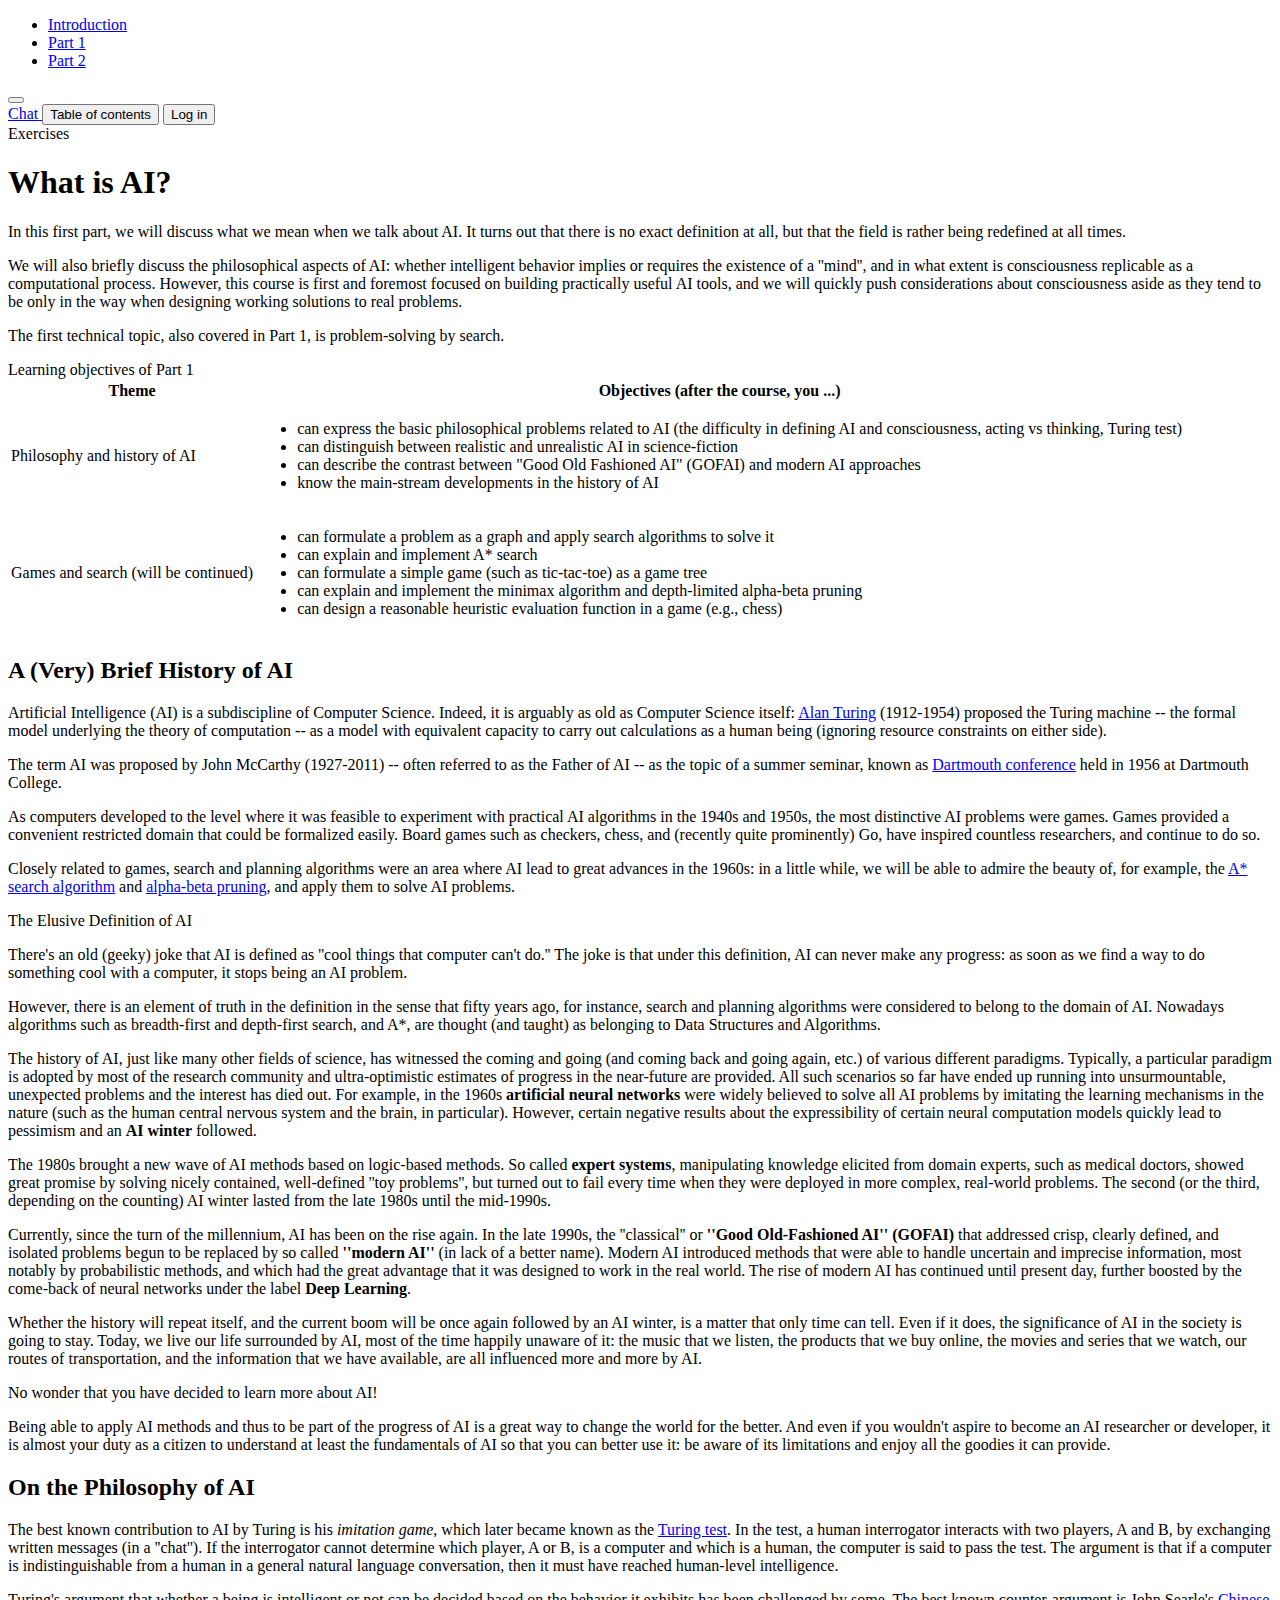
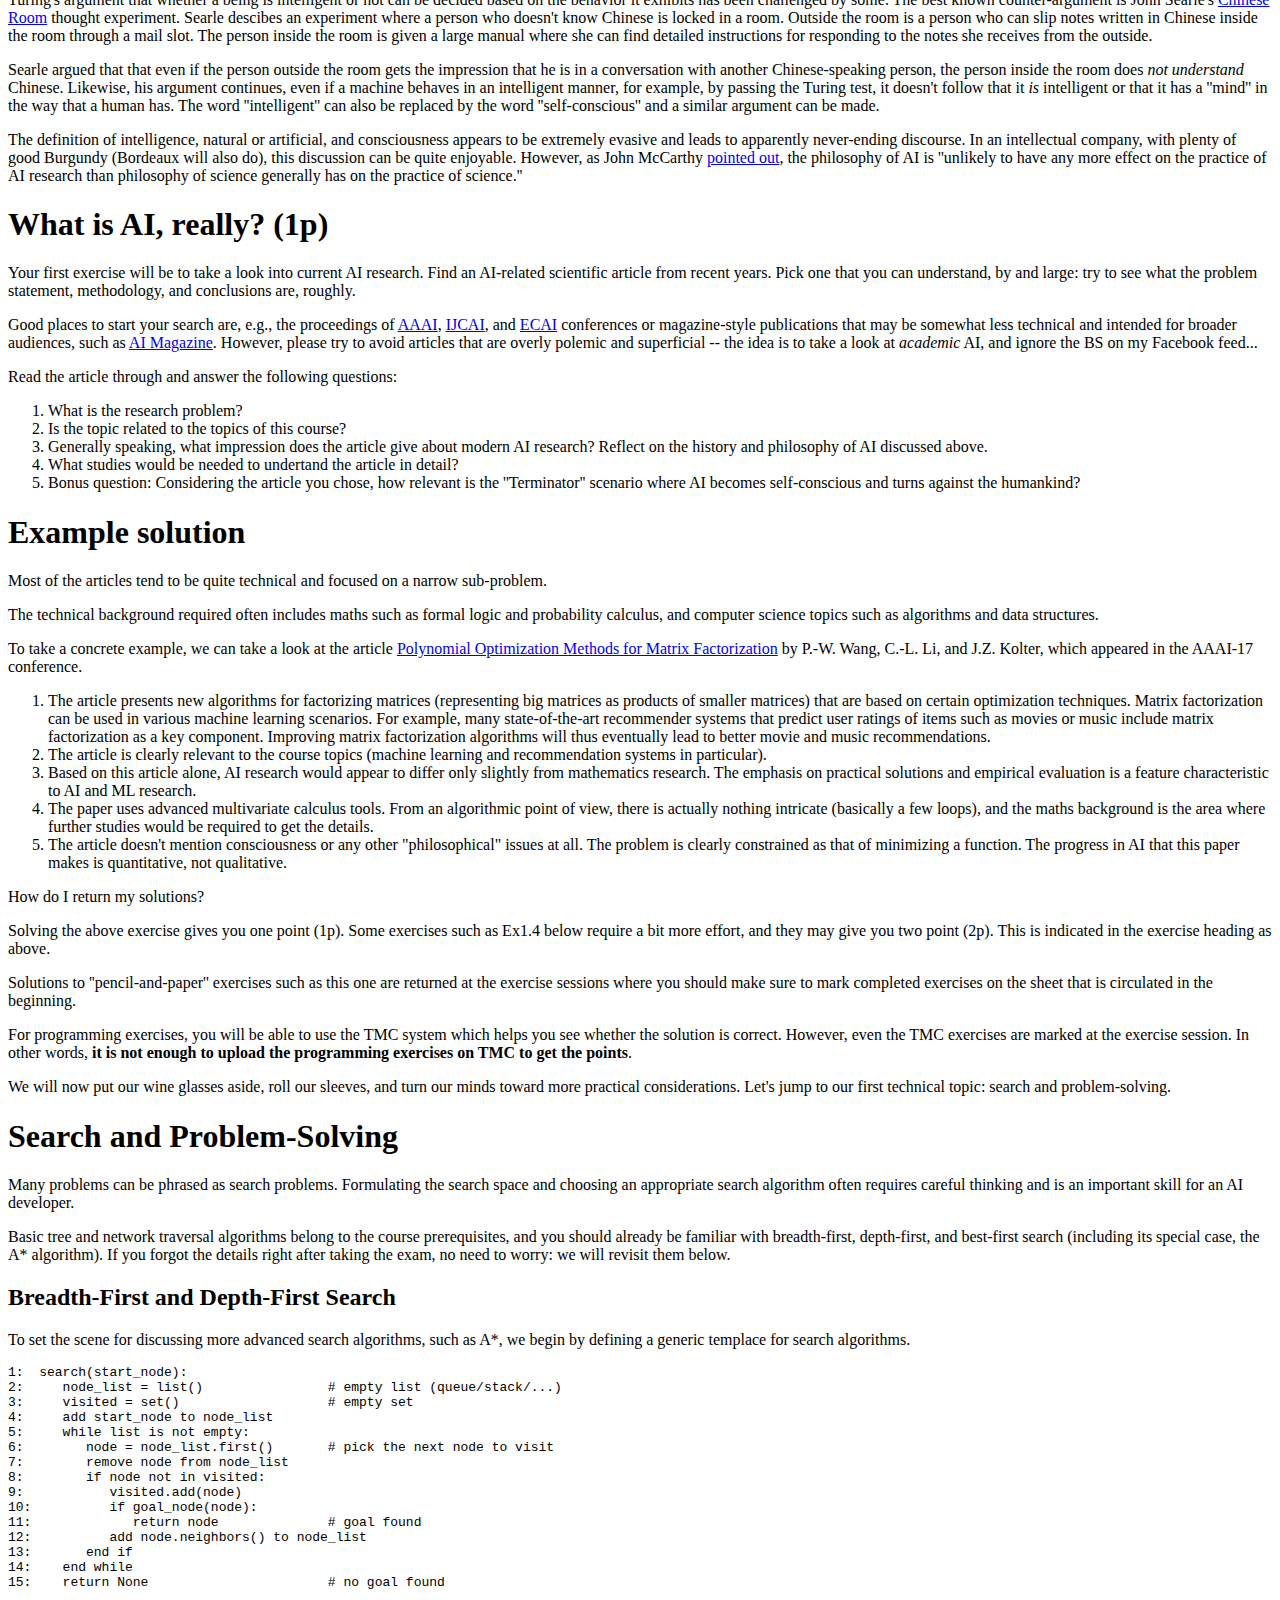
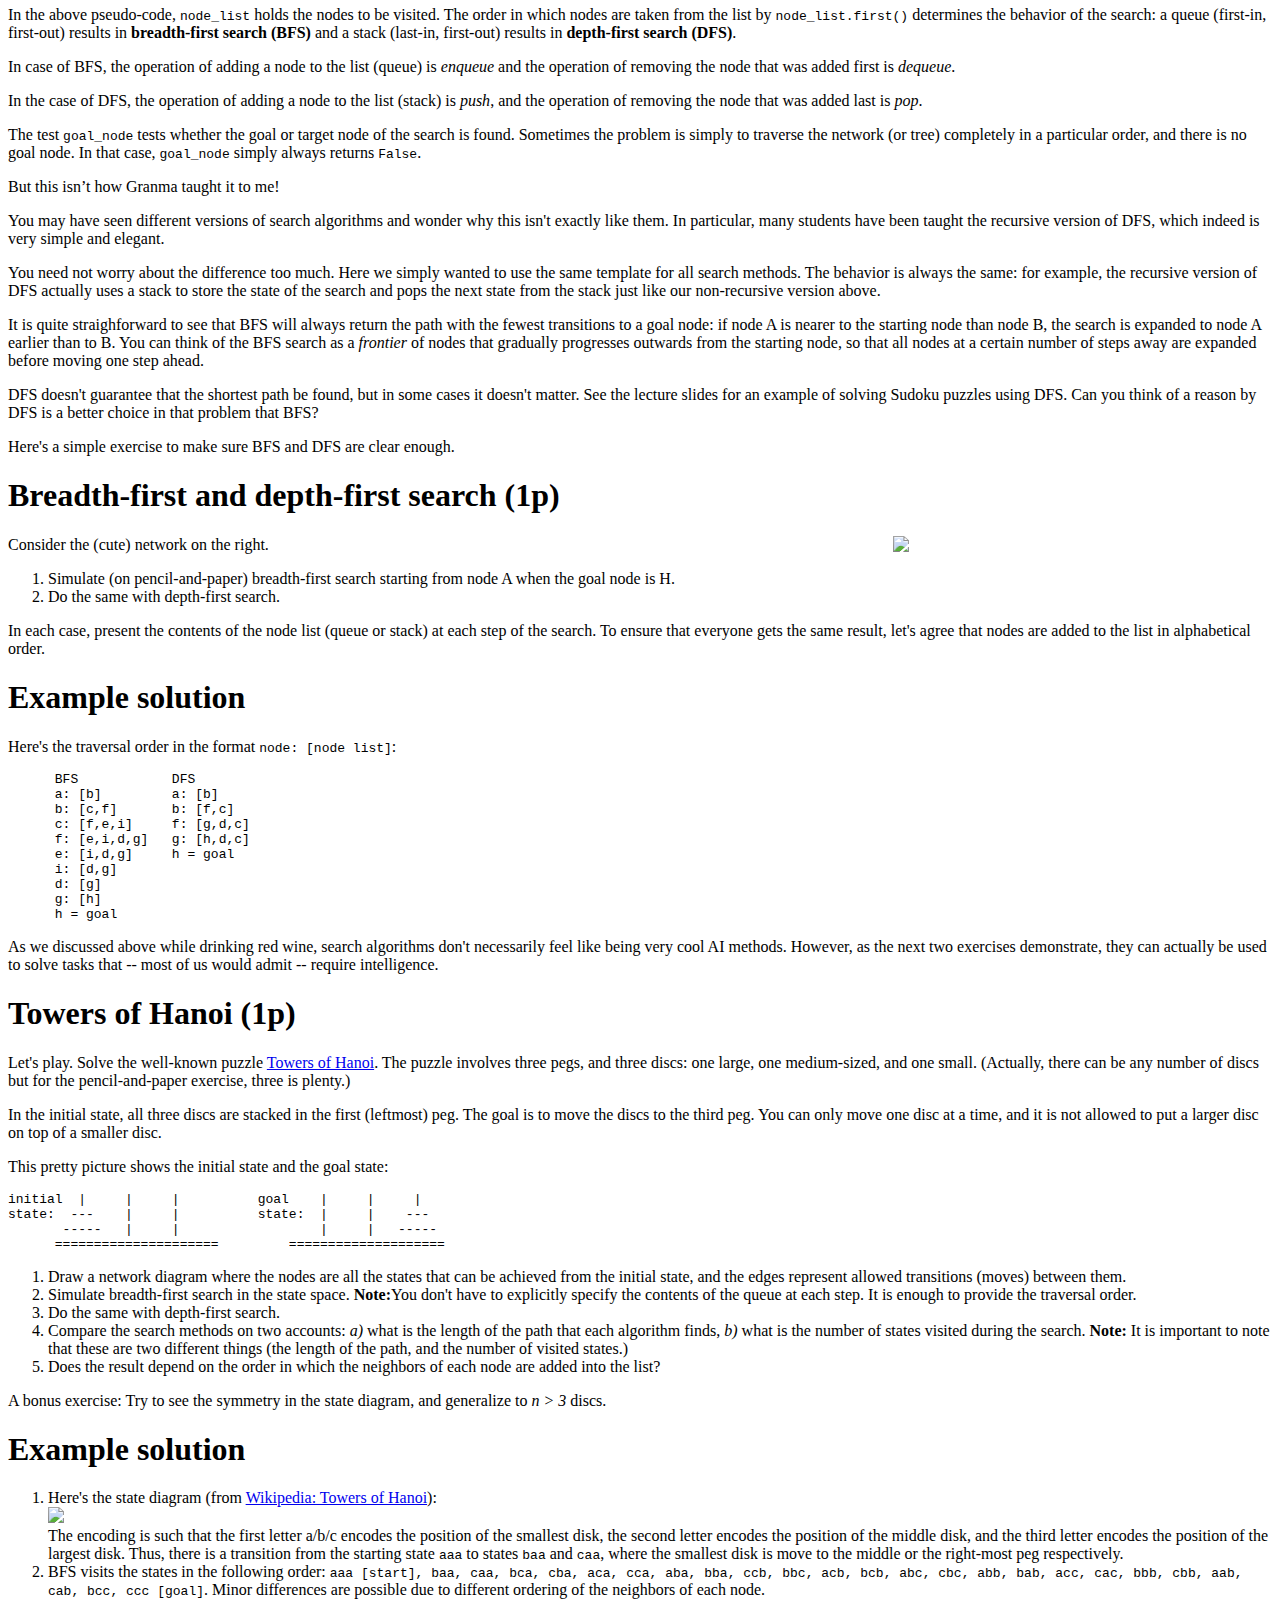
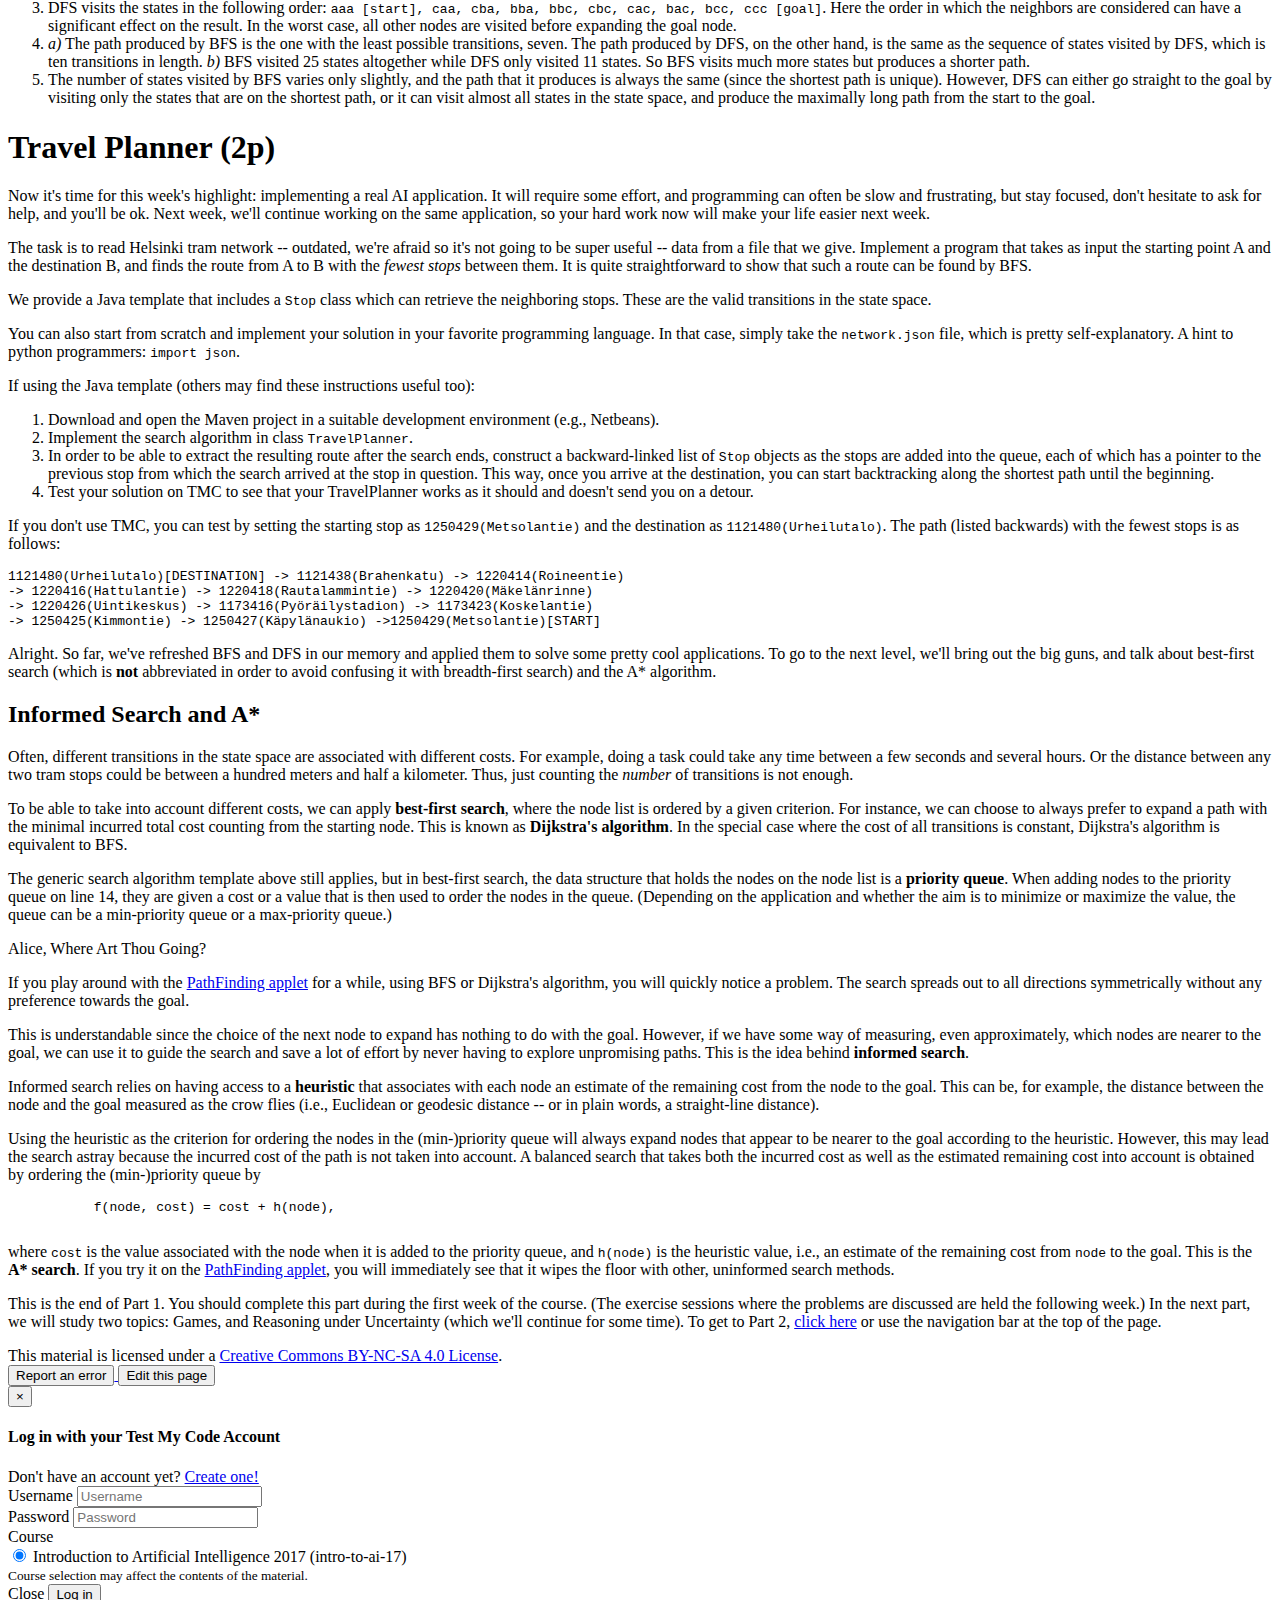
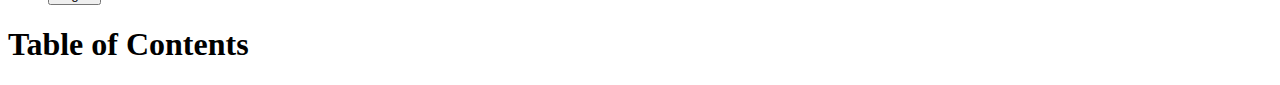
==== part1/index.html @ cf1245e1 "Update: example solution 1.3" ====
<!DOCTYPE html>
<html>
  <head>
    <title>Introduction to Artificial Intelligence 2017 | Part 1</title>
    <meta charset="UTF-8">
    <meta name="viewport" content="width=device-width, initial-scale=1.0">

    <link href="https://fonts.googleapis.com/css?family=Roboto" rel="stylesheet">

    <link href="../stylesheets/styles-8493e20a.css" rel="stylesheet" />

    <link rel="stylesheet" href="//cdnjs.cloudflare.com/ajax/libs/highlight.js/9.7.0/styles/xcode.min.css">

    <link rel="stylesheet" type="text/css" href="//cdnjs.cloudflare.com/ajax/libs/cookieconsent2/3.0.1/cookieconsent.min.css" />

    <link rel="stylesheet" href="//2017-ohjelmointi.github.io/cdn/code-states-visualizer.css" />
    <link rel="stylesheet" href="https://materiaalit.github.io/typonator-cdn/app.css" />

      <script>
  (function(i,s,o,g,r,a,m){i['GoogleAnalyticsObject']=r;i[r]=i[r]||function(){
  (i[r].q=i[r].q||[]).push(arguments)},i[r].l=1*new Date();a=s.createElement(o),
  m=s.getElementsByTagName(o)[0];a.async=1;a.src=g;m.parentNode.insertBefore(a,m)
  })(window,document,'script','https://www.google-analytics.com/analytics.js','ga');
  ga('create', 'UA-47575342-7', 'auto');
  ga('send', 'pageview');
</script>

  </head>
  <body>
    <div class="main-wrapper">
      <div class="header-wrapper">
        <div class="browser-support-warning" id="browser-support-warning" style="display: none;">
  Kaikki tämän materiaalin osat eivät välttämättä tuo nykyistä selaintasi. Voisitko harkita vaihtamista <a href="https://www.google.com/chrome/browser/desktop/" target="_blank" rel="noopener">Chrome</a> tai <a href="https://www.mozilla.org/en-US/firefox/new/" target="_blank" rel="noopener">Firefox</a> selaimeen?
  <span class="browser-support-warning__close">Selvä!</span>
</div>


        <nav class="navbar navbar-light bg-white">
  <a class="navbar-brand" href="http://mooc.fi" alt="MOOC" target="_blank" rel="noopener">
    <span class="icon-mooc"></span>
  </a>

  <ul class="nav navbar-nav hidden-md-down">
      <li class="nav-item ">
        <a href="../" class="nav-link" onclick="ga('send', 'event', 'navigation_topic_link', 'click', '#&lt;Middleman::Sitemap::Resource path=index.html&gt;')">Introduction</a>
      </li>
      <li class="nav-item active">
        <a href="./" class="nav-link" onclick="ga('send', 'event', 'navigation_topic_link', 'click', '#&lt;Middleman::Sitemap::Resource path=part1.html&gt;')">Part 1</a>
      </li>
      <li class="nav-item ">
        <a href="../part2/" class="nav-link" onclick="ga('send', 'event', 'navigation_topic_link', 'click', '#&lt;Middleman::Sitemap::Resource path=part2.html&gt;')">Part 2</a>
      </li>
  </ul>

  <div class="float-xs-right navbar__buttons">
    <div class="dropdown" id="mobile-nav-dropdown">
      <button class="btn btn-secondary dropdown-toggle navbar__mobile-nav-toggle" data-toggle="dropdown">
        <i class="fa fa-bars"></i>
      </button>

      <div class="dropdown-menu">
      </div>
    </div>

    <a href="https://riot.im/app/#/room/#_ircnet_#iai:irc.snt.utwente.nl" target="_blank" rel="noopener" class="btn btn-secondary">
      <span class="hidden-md-down">Chat</span>
      <i class="fa fa-commenting-o hidden-lg-up"></i>
    </a>

    <button class="btn btn-secondary" id="table-of-contents-toggle">
      <span class="hidden-md-down">Table of contents</span>
      <i class="fa fa-ellipsis-h hidden-lg-up"></i>
    </button>

    <button class="btn btn-primary" id="tmc-login-toggle">Log in</button>
  </div>
</nav>

      </div>

      <div class="content-wrapper">
        <div class="container material" id="material">
            <div class="exercise-list">
  <div class="exercise-list__header">
    Exercises
  </div>

  <div class="exercise-list__content" id="exercise-list"></div>

</div>


          
<h1 class="material-heading">
    What is AI?

</h1>

<p>
  In this first part, we will discuss what we mean when we talk about AI.
  It turns out that there is no exact definition at all, but that the
  field is rather being redefined at all times.
</p>

<p>
  We will also briefly discuss the philosophical aspects of AI: whether
  intelligent behavior implies or requires the existence of a ''mind'', and
  in what extent is consciousness replicable as a computational process.
  However, this course is first and foremost focused on building 
  practically useful AI tools, and we will quickly push considerations 
  about consciousness aside as they tend to be only in the way when 
  designing working solutions to real problems.
</p>

<p>
  The first technical topic, also covered in Part 1, is 
  problem-solving by search.
</p>
  
<div class="hint">
  <div class="hint__header">
    <i class="fa fa-info-circle hint__icon"></i>Learning objectives of Part 1
  </div>

  <div class="hint__body">
    
<table class="table">
  <tr>
    <th>
      Theme
    </th>
    <th>
      Objectives (after the course, you ...)
    </th>
  </tr>
  <tr>
    <td>
      Philosophy and history of AI
    </td>
    <td>
      <ul>
	<li>can express the basic philosophical problems related to AI
(the difficulty in defining AI and consciousness, acting vs thinking,
Turing test) 
	<li>can distinguish between realistic and unrealistic AI in
science-fiction 
	<li>can describe the contrast between "Good Old Fashioned
AI" (GOFAI) and modern AI approaches 
	<li>know the main-stream developments in the history of AI
      </ul>
    </td>
  </tr>
  <tr>
    <td>
      Games and search (will be continued)
    </td>
    <td>
      <ul>
	<li>can formulate a problem as a graph and apply search algorithms to solve it
	<li>can explain and implement A* search
	<li>can formulate a simple game (such as tic-tac-toe) as a game tree
	<li>can explain and implement the minimax algorithm and depth-limited alpha-beta pruning
	<li>can design a reasonable heuristic evaluation function in a game (e.g., chess)
      </ul>
    </td>
  </tr>
</table>


  </div>
</div>


<h2 class="material-heading">
    A (Very) Brief History of AI

</h2>

<p>
  Artificial Intelligence (AI) is a subdiscipline of Computer
  Science. Indeed, it is arguably as old as Computer Science itself:
  <a href="https://en.wikipedia.org/wiki/Alan_Turing">Alan Turing</a>
  (1912-1954) proposed the Turing machine -- the formal model
  underlying the theory of computation -- as a model with equivalent
  capacity to carry out calculations as a human being (ignoring
  resource constraints on either side).
</p>

<p>
  The term AI was proposed by John McCarthy (1927-2011) -- often
  referred to as the Father of AI -- as the topic of a summer seminar,
  known as <a href="https://en.wikipedia.org/wiki/Dartmouth_workshop">
  Dartmouth conference</a> held in 1956 at Dartmouth College.
</p>

<p>
  As computers developed to the level where it was feasible to
  experiment with practical AI algorithms in the 1940s and 1950s, the most
  distinctive AI problems were games. Games provided a convenient
  restricted domain that could be formalized easily. Board games such
  as checkers, chess, and (recently quite prominently) Go, have
  inspired countless researchers,  and continue to do so.
</p>

<p>
  Closely related to games, search and planning algorithms were an
  area where AI lead to great advances in the 1960s: in a little
  while, we will be able to admire the beauty of, for example,
  the <a href="https://en.wikipedia.org/wiki/A*_search_algorithm">A*
  search algorithm</a> and
  <a href="https://en.wikipedia.org/wiki/Alpha%E2%80%93beta_pruning">alpha-beta
  pruning</a>, and apply them to solve AI problems.</p>

<div class="hint">
  <div class="hint__header">
    <i class="fa fa-info-circle hint__icon"></i>The Elusive Definition of AI
  </div>

  <div class="hint__body">
    
<p>
  There's an old (geeky) joke that AI is defined as ''cool things that
  computer can't do.'' The joke is that under this definition, AI can
  never make any progress: as soon as we find a way to do something cool
  with a computer, it stops being an AI problem.
</p>

<p>
  However, there is an element of truth in the definition in the sense
  that fifty years ago, for instance, search and planning algorithms
  were considered to belong to the domain of AI. Nowadays algorithms
  such as breadth-first and depth-first search, and A*, are thought 
  (and taught) as belonging to Data Structures and Algorithms.
</p>


  </div>
</div>

<p>
  The history of AI, just like many other fields of science, has
  witnessed the coming and going (and coming back and going again,
  etc.) of various different paradigms. Typically, a particular
  paradigm is adopted by most of the research community and
  ultra-optimistic estimates of progress in the near-future are
  provided. All such scenarios so far have ended up running into
  unsurmountable, unexpected problems and the interest has died
  out. For example, in the 1960s <b>artificial neural networks</b>
  were widely believed to solve all AI problems by imitating the
  learning mechanisms in the nature (such as the human central nervous
  system and the brain, in particular). However, certain negative
  results about the expressibility of certain neural computation
  models quickly lead to pessimism and an <b>AI winter</b> followed.
</p>

<p> 
  The 1980s brought a new wave of AI methods based on logic-based
  methods. So called <b>expert systems</b>, manipulating knowledge
  elicited from domain experts, such as medical doctors, showed
  great promise by solving nicely contained, well-defined 
  ''toy problems'', but turned out to fail every time when they
  were deployed in more complex, real-world problems. The second
  (or the third, depending on the counting) AI winter lasted from the
  late 1980s until the mid-1990s.
</p>
 
<p>
  Currently, since the turn of the millennium, AI has been on the rise
  again. In the late 1990s, the ''classical'' or <b>''Good
  Old-Fashioned AI'' (GOFAI)</b> that addressed crisp, clearly
  defined, and isolated problems begun to be replaced by so called
  <b>''modern AI''</b> (in lack of a better name). Modern AI
  introduced methods that were able to handle uncertain and imprecise
  information, most notably by probabilistic methods, and which had
  the great advantage that it was designed to work in the real world.
  The rise of modern AI has continued until present day, further
  boosted by the come-back of neural networks under the label <b>Deep
  Learning</b>.
</p>

<p>
  Whether the history will repeat itself, and the current boom will be
  once again followed by an AI winter, is a matter that only time can
  tell. Even if it does, the significance of AI in the society is
  going to stay. Today, we live our life surrounded by AI, most of the
  time happily unaware of it: the music that we listen, the products
  that we buy online, the movies and series that we watch, our routes
  of transportation, and the information that we have available, are
  all influenced more and more by AI.
</p>

<p>
  No wonder that you have decided to learn more about AI!
</p>

<p> Being able to apply AI methods and thus to be part of the progress
  of AI is a great way to change the world for the better. And even if
  you wouldn't aspire to become an AI researcher or developer, it is
  almost your duty as a citizen to understand at least the
  fundamentals of AI so that you can better use it: be aware of its
  limitations and enjoy all the goodies it can provide.
</p>

<h2 class="material-heading">
    On the Philosophy of AI

</h2>



<p>
  The best known contribution to AI by Turing is his <i>imitation
  game</i>, which later became known as the <a href="https://en.wikipedia.org/wiki/Turing_test">Turing test</a>.  In the
  test, a human interrogator interacts with two players, A and B, by
  exchanging written messages (in a ''chat''). If the interrogator
  cannot determine which player, A or B, is a computer and which is a
  human, the computer is said to pass the test.  The argument is that
  if a computer is indistinguishable from a human in a general
  natural language conversation, then it must have reached human-level
  intelligence.
</p>

<p>
  Turing's argument that whether a being is intelligent or not can be
  decided based on the behavior it exhibits has been challenged by
  some. The best known counter-argument is John Searle's
  <a href="http://www.iep.utm.edu/chineser/">Chinese Room</a> thought
  experiment. Searle descibes an experiment where a person who doesn't
  know Chinese is locked in a room. Outside the room is a person who
  can slip notes written in Chinese inside the room through a mail
  slot. The person inside the room is given a large manual where she
  can find detailed instructions for responding to the notes she
  receives from the outside.
</p>

<p>
  Searle argued that that even if the person outside the room gets the
  impression that he is in a conversation with another
  Chinese-speaking person, the person inside the room does <i>not
  understand</i> Chinese. Likewise, his argument continues, even if a
  machine behaves in an intelligent manner, for example, by
  passing the Turing test, it doesn't follow that it <i>is</i>
  intelligent or that it has a ''mind'' in the way that a human
  has. The word ''intelligent'' can also be replaced by the word
  ''self-conscious'' and a similar argument can be made.
</p>

<p>
  The definition of intelligence, natural or artificial, and
  consciousness appears to be extremely evasive and leads to
  apparently never-ending discourse. In an intellectual company, with
  plenty of good Burgundy (Bordeaux will also do), this discussion can
  be quite enjoyable. However, as John
  McCarthy <a href="http://www-formal.stanford.edu/jmc/aiphil/node2.html#SECTION00020000000000000000">pointed
  out</a>, the philosophy of AI is ''unlikely to have any more effect
  on the practice of AI research than philosophy of science generally
  has on the practice of science.''
</p>

<div class="exercise">
  <div class="exercise__header">
    <a data-toggle="collapse" class="exercise__toggle">
      <i class="fa fa-pencil exercise__icon"></i>
      <h1 class="exercise__heading">What is AI, really? (1p)</h1>

      <i class="fa fa-caret-down exercise__arrow"></i>
    </a>
  </div>

  <div class="collapse">
    <div class="exercise__body">
      
<p>
  Your first exercise will be to take a look into current AI research.
  Find an AI-related scientific article from recent years. Pick one
  that you can understand, by and large: try to see what the problem
  statement, methodology, and conclusions are, roughly.
</p>

<p>
  Good places to start your search are, e.g., the proceedings of
  <a href="http://www.aaai.org">AAAI</a>,
  <a href="http://www.ijcai.org">IJCAI</a>, and 
  <a href="https://www.eurai.org/activities/ECAI_conferences">ECAI</a>
  conferences or magazine-style publications that may be somewhat less
  technical and intended for broader audiences, such
  as <a href="http://ai-magazine.com/">AI Magazine</a>. However,
  please try to avoid articles that are overly polemic and
  superficial -- the idea is to take a look at <i>academic</i> AI,
  and ignore the BS on my Facebook feed...
</p>

<p>
  Read the article through and answer the following questions:
  <ol>
    <li> What is the research problem?
    <li> Is the topic related to the topics of this course?
    <li> Generally speaking, what impression does the article give
      about modern AI research? Reflect on the history and philosophy of
      AI discussed above.
    <li> What studies would be needed to undertand the article in detail?
    <li> Bonus question: Considering the article you chose, how relevant
      is the ''Terminator'' scenario where AI becomes self-conscious and
      turns against the humankind?
  </ol>
</p>


    </div>
  </div>
</div>


<div class="solution" data-target='collapse'>
  <div class="solution__header">
    <a data-toggle="collapse" class="solution__toggle">
      <i class="fa fa-magic solution__icon"></i>
      <h1 class="solution__heading">Example solution</h1>

      <i class="fa fa-caret-down solution__arrow"></i>
    </a>
  </div>

  <div class="collapse">
    <div class="solution__body">
      
<p>
  Most of the articles tend to be quite technical and focused
  on a narrow sub-problem.
</p>

<p>
  The technical background required often includes maths such as
  formal logic and probability calculus, and computer science
  topics such as algorithms and data structures.
</p>

<p>
  To take a concrete example, we can take a look at the article
  <a href="https://www.aaai.org/ocs/index.php/AAAI/AAAI17/paper/viewFile/15001/14466">Polynomial Optimization Methods for Matrix Factorization</a>
  by P.-W. Wang, C.-L. Li, and J.Z. Kolter, which appeared in the
  AAAI-17 conference.
</p>

<p>
  <ol>
    <li>
      The article presents new algorithms for factorizing matrices 
      (representing big matrices as products of smaller matrices)
      that are based on certain optimization techniques. Matrix 
      factorization can be used in various machine learning scenarios.
      For example, many state-of-the-art recommender systems that
      predict user ratings of items such as movies or music include
      matrix factorization as a key component. Improving matrix
      factorization algorithms will thus eventually lead to better
      movie and music recommendations.
    <li>
      The article is clearly relevant to the course topics
      (machine learning and recommendation systems in particular).
    <li>
      Based on this article alone, AI research would appear to
      differ only slightly from mathematics research. The emphasis
      on practical solutions and empirical evaluation is a feature 
      characteristic to AI and ML research.
    <li>
      The paper uses advanced multivariate calculus tools. From an
      algorithmic point of view, there is actually nothing intricate
      (basically a few loops), and the maths background is the area
      where further studies would be required to get the details.
    <li>
      The article doesn't mention consciousness or any other
      "philosophical" issues at all. The problem is clearly 
      constrained as that of minimizing a function. The progress
      in AI that this paper makes is quantitative, not 
      qualitative.
  </ol>
</p>


    </div>
  </div>
</div>

<div class="hint">
  <div class="hint__header">
    <i class="fa fa-info-circle hint__icon"></i>How do I return my solutions?
  </div>

  <div class="hint__body">
    
<p>
  Solving the above exercise gives you one point (1p). Some exercises such
  as Ex1.4 below require a bit more effort, and they may give you
  two point (2p). This is indicated in the exercise heading as above.
</p>

<p>
  Solutions to ''pencil-and-paper'' exercises such as this one 
  are returned at the exercise sessions where you should make sure
  to mark completed exercises on the sheet that is circulated in
  the beginning.
</p>

<p>
  For programming exercises, you will be able to use the TMC system
  which helps you see whether the solution is correct. However,
  even the TMC exercises are marked at the exercise session.
  In other words, <b>it is not enough to upload the programming
    exercises on TMC to get the points</b>.
</p>


  </div>
</div>



<p>
  We will now put our wine glasses aside, roll our sleeves, and turn
  our minds toward more practical considerations.
  Let's jump to our first technical topic: 
  search and problem-solving.
</p>

<h1 class="material-heading">
    Search and Problem-Solving

</h1>

<p>
  Many problems can be phrased as search problems. Formulating the
  search space and choosing an appropriate search algorithm often
  requires careful thinking and is an important skill for an AI
  developer.
</p>

<p>
  Basic tree and network traversal algorithms belong to the
  course prerequisites, and you should already be familiar with 
  breadth-first, depth-first, and best-first search (including its
  special case, the A* algorithm). If you forgot the details right
  after taking the exam, no need to worry: we will revisit them
  below.
</p>

<h2 class="material-heading">
    Breadth-First and Depth-First Search

</h2>

<p>
  To set the scene for discussing more advanced search algorithms,
  such as A*, we begin by defining a generic templace for search
  algorithms.
</p>

<pre class="sh_java code-highlight"><code>1:  search(start_node):
2:     node_list = list()                # empty list (queue/stack/...)
3:     visited = set()                   # empty set
4:     add start_node to node_list
5:     while list is not empty:
6:        node = node_list.first()       # pick the next node to visit
7:        remove node from node_list
8:        if node not in visited:
9:           visited.add(node)
10:          if goal_node(node):
11:             return node              # goal found
12:          add node.neighbors() to node_list
13:       end if
14:    end while
15:    return None                       # no goal found
</code></pre>

<p>
  In the above pseudo-code, <code>node_list</code> holds the nodes to
  be visited. The order in which nodes are taken from the list
  by <code>node_list.first()</code> determines the behavior of the
  search: a queue (first-in, first-out) results in <b>breadth-first
  search (BFS)</b> and a stack (last-in, first-out) results
  in <b>depth-first search (DFS)</b>.
</p>

<p>
  In case of BFS, the operation of adding a node to the list (queue)
  is <i>enqueue</i> and the operation of removing the node that was
  added first is <i>dequeue</i>.
</p>

<p>
  In the case of DFS, the operation of adding a node to the list (stack)
  is <i>push</i>, and the operation of removing the node that was
  added last is <i>pop</i>.
</p>

<p>
  The test <code>goal_node</code> tests whether the goal or target node
  of the search is found. Sometimes the problem is simply to traverse the
  network (or tree) completely in a particular order, and there is no
  goal node. In that case, <code>goal_node</code> simply always returns
  <code>False</code>.
</p>

<div class="hint">
  <div class="hint__header">
    <i class="fa fa-info-circle hint__icon"></i>But this isn&rsquo;t how Granma taught it to me!
  </div>

  <div class="hint__body">
    <p>
  You may have seen different versions of search algorithms and wonder why
  this isn't exactly like them. In particular, many students have been
  taught the recursive version of DFS, which indeed is very simple
  and elegant.
</p>

<p>
  You need not worry about the difference too much. Here we simply wanted
  to use the same template for all search methods. The behavior is 
  always the same: for example, the recursive version of DFS actually
  uses a stack to store the state of the search and pops the next
  state from the stack just like our non-recursive version above.
</p>

  </div>
</div>

<p>
  It is quite straighforward to see that BFS will always return the
  path with the fewest transitions to a goal node: if node A is nearer
  to the starting node than node B, the search is expanded to node A
  earlier than to B. You can think of the BFS search as
  a <i>frontier</i> of nodes that gradually progresses outwards from 
  the starting node, so that all nodes at a certain number of 
  steps away are expanded before moving one step ahead.
</p>

<p>
  DFS doesn't guarantee that the shortest path be found, but in some
  cases it doesn't matter. See the lecture slides for an example of
  solving Sudoku puzzles using DFS. Can you think of a reason by
  DFS is a better choice in that problem that BFS?
</p>

<p>
  Here's a simple exercise to make sure BFS and DFS are clear enough.
</p>

<div class="exercise">
  <div class="exercise__header">
    <a data-toggle="collapse" class="exercise__toggle">
      <i class="fa fa-pencil exercise__icon"></i>
      <h1 class="exercise__heading">Breadth-first and depth-first search (1p)</h1>

      <i class="fa fa-caret-down exercise__arrow"></i>
    </a>
  </div>

  <div class="collapse">
    <div class="exercise__body">
      
<p>
  <img width=30% src="../img/exercises/ex1/Drawing-9537dcb8.png" align=right>
  Consider the (cute) network on the right.
</p>

<p>
  <ol>
    <li> Simulate (on pencil-and-paper) breadth-first search starting from
      node A when the goal node is H.
    <li> Do the same with depth-first search.
  </ol>
  In each case, present the contents of the node list (queue or stack)
  at each step of the search. To ensure that everyone gets the same
  result, let's agree that nodes are added to the list in alphabetical
  order.
</p>


    </div>
  </div>
</div>

<div class="solution" data-target='collapse'>
  <div class="solution__header">
    <a data-toggle="collapse" class="solution__toggle">
      <i class="fa fa-magic solution__icon"></i>
      <h1 class="solution__heading">Example solution</h1>

      <i class="fa fa-caret-down solution__arrow"></i>
    </a>
  </div>

  <div class="collapse">
    <div class="solution__body">
      
<p>
  Here's the traversal order in the format <code>node: [node list]</code>:
<pre>
      BFS            DFS
      a: [b]         a: [b]
      b: [c,f]       b: [f,c]
      c: [f,e,i]     f: [g,d,c]
      f: [e,i,d,g]   g: [h,d,c]
      e: [i,d,g]     h = goal
      i: [d,g]
      d: [g]
      g: [h]
      h = goal
</pre>         
</p>


    </div>
  </div>
</div>

<p>
  As we discussed above while drinking red wine, search algorithms don't
  necessarily feel like being very cool AI methods. However, as the
  next two exercises demonstrate, they can actually be used to solve
  tasks that -- most of us would admit -- require intelligence.
</p>

<div class="exercise">
  <div class="exercise__header">
    <a data-toggle="collapse" class="exercise__toggle">
      <i class="fa fa-pencil exercise__icon"></i>
      <h1 class="exercise__heading">Towers of Hanoi (1p)</h1>

      <i class="fa fa-caret-down exercise__arrow"></i>
    </a>
  </div>

  <div class="collapse">
    <div class="exercise__body">
      
<p>
  Let's play. Solve the well-known
  puzzle <a href="https://www.britannica.com/topic/Tower-of-Hanoi">Towers
    of Hanoi</a>. The puzzle involves three pegs, and three discs: one
  large, one medium-sized, and one small.  (Actually, there can be any
  number of discs but for the pencil-and-paper exercise, three is plenty.)
</p>

<p>In the initial state, all three discs are stacked in the first
  (leftmost) peg. The goal is to move the discs to the third peg.
  You can only move one disc at a time, and it is not allowed to
  put a larger disc on top of a smaller disc.</p>

<p>This pretty picture shows the initial state and the goal state:
<pre>
initial  |     |     |          goal    |     |     |          
state:  ---    |     |          state:  |     |    ---  
       -----   |     |                  |     |   -----     
      =====================         ====================
</pre>
</p>

<p>
  <ol>
    <li> Draw a network diagram where the nodes are all the states
      that can be achieved from the initial state, and the edges
      represent allowed transitions (moves) between them.
    <li> Simulate breadth-first search in the state space.
      <b>Note:</b>You don't have to explicitly specify the
      contents of the queue at each step. It is enough to provide
      the traversal order.
    <li> Do the same with depth-first search.
    <li> Compare the search methods on two accounts: <i>a)</i>
      what is the length of the path that each algorithm finds,
      <i>b)</i> what is the number of states visited during the
      search. <b>Note:</b> It is important to note that these are
      two different things (the length of the path, and the number
      of visited states.)
    <li> Does the result depend on the order in which the neighbors
      of each node are added into the list?
  </ol>
</p>

<p>A bonus exercise: Try to see the symmetry in the state diagram,
  and generalize to <i>n > 3</i> discs.
</p>


    </div>
  </div>
</div>

<div class="solution" data-target='collapse'>
  <div class="solution__header">
    <a data-toggle="collapse" class="solution__toggle">
      <i class="fa fa-magic solution__icon"></i>
      <h1 class="solution__heading">Example solution</h1>

      <i class="fa fa-caret-down solution__arrow"></i>
    </a>
  </div>

  <div class="collapse">
    <div class="solution__body">
      
<p>
  <ol>
    <li>
      Here's the state diagram (from <a href="https://en.wikipedia.org/wiki/Tower_of_Hanoi">Wikipedia: Towers of Hanoi</a>):<br>
      <img src="img/diagrams/880px-Tower_of_Hanoi-3.svg.png" width=80%><br>
      The encoding is such that the first letter a/b/c encodes the
      position of the smallest disk, the second letter encodes the
      position of the middle disk, and the third letter encodes the
      position of the largest disk. Thus, there is a transition from the
      starting state <code>aaa</code> to states <code>baa</code> and
      <code>caa</code>, where the smallest disk is move to the middle
      or the right-most peg respectively.
    <li>
      BFS visits the states in the following order:
      <code>aaa [start], baa, caa, bca, cba, aca, cca, aba, bba,
	ccb, bbc, acb, bcb, abc, cbc, abb, bab, acc, cac,
	bbb, cbb, aab, cab, bcc, ccc [goal]</code>.
      Minor differences are possible due to different ordering of
      the neighbors of each node.
    <li>
      DFS visits the states in the following order:
      <code>aaa [start], caa, cba, bba, bbc, cbc, cac, bac, bcc, ccc
	[goal]</code>.
      Here the order in which the neighbors are considered can have a
      significant effect on the result. In the worst case, all other
      nodes are visited before expanding the goal node.
    <li>
      <i>a)</i> The path produced by BFS is the one with the least
      possible transitions, seven. The path produced by DFS, on the
      other hand, is the same as the sequence of states visited by
      DFS, which is ten transitions in length.
      <i>b)</i> BFS visited 25 states altogether while DFS only visited
      11 states. So BFS visits much more states but produces a shorter
      path.
    <li>
      The number of states visited by BFS varies only slightly, and
      the path that it produces is always the same (since the shortest
      path is unique). However, DFS can either go straight to the
      goal by visiting only the states that are on the shortest path,
      or it can visit almost all states in the state space, and
      produce the maximally long path from the start to the goal.
  </ol>
</p>


    </div>
  </div>
</div>

<div class="exercise">
  <div class="exercise__header">
    <a data-toggle="collapse" class="exercise__toggle">
      <i class="fa fa-pencil exercise__icon"></i>
      <h1 class="exercise__heading">Travel Planner (2p)</h1>

      <i class="fa fa-caret-down exercise__arrow"></i>
    </a>
  </div>

  <div class="collapse">
    <div class="exercise__body">
      
<p>
  Now it's time for this week's highlight: implementing a real AI
  application. It will require some effort, and programming can often
  be slow and frustrating, but stay focused, don't hesitate to ask for
  help, and you'll be ok. Next week, we'll continue working on the
  same application, so your hard work now will make your life easier
  next week.
</p>

<p>
  The task is to read Helsinki tram network -- outdated, we're afraid
  so it's not going to be super useful -- data from a file that we give.
  Implement a program that takes as input the starting point A and
  the destination B, and finds the route from A to B with the
  <i>fewest stops</i> between them. It is quite straightforward to 
  show that such a route can be found by BFS.
</p>

<p>
  We provide a Java template that includes a <code>Stop</code> class
  which can retrieve the neighboring stops. These are the valid
  transitions in the state space.
</p>

<p>
  You can also start from scratch and implement your solution in
  your favorite programming language. In that case, simply take the
  <code>network.json</code> file, which is pretty self-explanatory.
  A hint to python programmers: <code>import json</code>.
</p>

<p>
  If using the Java template (others may find these instructions
  useful too):
  <ol>
    <li>
      Download and open the Maven project in a suitable development
      environment (e.g., Netbeans).
    <li>
      Implement the search algorithm in
      class <code>TravelPlanner</code>.  
    <li>
      In order to be able to
      extract the resulting route after the search ends, construct a
      backward-linked list of <code>Stop</code> objects as the stops
      are added into the queue, each of which has a pointer to the
      previous stop from which the search arrived at the stop in
      question. This way, once you arrive at the destination, you can
      start backtracking along the shortest path until the beginning.
    <li>
      Test your solution on TMC to see that your TravelPlanner works
      as it should and doesn't send you on a detour.
  </ol>
</p>

<p>
  If you don't use TMC, you can test by setting the starting stop as
  <code>1250429(Metsolantie)</code> and the destination as
  <code>1121480(Urheilutalo)</code>. The path (listed backwards) with
  the fewest stops is as follows:
<pre>
1121480(Urheilutalo)[DESTINATION] -> 1121438(Brahenkatu) -> 1220414(Roineentie)
-> 1220416(Hattulantie) -> 1220418(Rautalammintie) -> 1220420(Mäkelänrinne)
-> 1220426(Uintikeskus) -> 1173416(Pyöräilystadion) -> 1173423(Koskelantie)
-> 1250425(Kimmontie) -> 1250427(Käpylänaukio) ->1250429(Metsolantie)[START]
</pre>
</p>


    </div>
  </div>
</div>

<p>
  Alright. So far, we've refreshed BFS and DFS in our memory and
  applied them to solve some pretty cool applications. To go to the
  next level, we'll bring out the big guns, and talk about best-first
  search (which is <b>not</b> abbreviated in order to avoid confusing
  it with breadth-first search) and the A* algorithm.
</p>

<p>
  
</p>

<h2 class="material-heading">
    Informed Search and A*

</h2>

<p>
  Often, different transitions in the state space are associated with
  different costs.  For example, doing a task could take
  any time between a few seconds and several hours. Or the distance
  between any two tram stops could be between a hundred meters and half
  a kilometer.  Thus, just counting the <i>number</i> of transitions
  is not enough.
</p>

<p>
  To be able to take into account different costs, we can apply
  <b>best-first search</b>, where the node list is ordered by a given
  criterion. For instance, we can choose to always prefer to expand a
  path with the minimal incurred total cost counting from the starting
  node. This is known as <b>Dijkstra's algorithm</b>. In the special
  case where the cost of all transitions is constant, Dijkstra's
  algorithm is equivalent to BFS.
</p>

<p>
  The generic search algorithm template above still applies, but in
  best-first search, the data structure that holds the nodes on the
  node list is a <b>priority queue</b>. When adding nodes to the
  priority queue on line 14, they are given a cost or a value that is
  then used to order the nodes in the queue.  (Depending on the
  application and whether the aim is to minimize or maximize the
  value, the queue can be a min-priority queue or a max-priority
  queue.)
</p>

<div class="hint">
  <div class="hint__header">
    <i class="fa fa-info-circle hint__icon"></i>Alice, Where Art Thou Going?
  </div>

  <div class="hint__body">
    
<p>
  If you play around with 
  the <a href="http://qiao.github.io/PathFinding.js/visual/">PathFinding
    applet</a> for a while, using BFS or Dijkstra's algorithm, you
  will quickly notice a problem. The search spreads out to all 
  directions symmetrically without any preference towards the 
  goal.
</p>

<p>
  This is understandable since the choice of the next node to expand
  has nothing to do with the goal. However, if we have some
  way of measuring, even approximately, which nodes are nearer
  to the goal, we can use it to guide the search and
  save a lot of effort by never having to explore unpromising
  paths. This is the idea behind <b>informed search</b>.
</p>


  </div>
</div>

<p>
  Informed search relies on having access to a
  <b>heuristic</b> that associates with each node an estimate of the
  remaining cost from the node to the goal. This can be, for example,
  the distance between the node and the goal measured as the crow
  flies (i.e., Euclidean or geodesic distance -- or in plain words, a
  straight-line distance).
</p>

<p>
  Using the heuristic as the criterion for ordering the nodes in
  the (min-)priority queue will always expand nodes that appear to
  be nearer to the goal according to the heuristic. However, this
  may lead the search astray because the incurred cost of the path
  is not taken into account. A balanced search that takes both the
  incurred cost as well as the estimated remaining cost into account
  is obtained by ordering the (min-)priority queue by
  <pre>
           f(node, cost) = cost + h(node),
  </pre>
  where <code>cost</code> is the value associated with the node when
  it is added to the priority queue, and <code>h(node)</code> is the
  heuristic value, i.e., an estimate of the remaining cost
  from <code>node</code> to the goal. This is the <b>A* search</b>.
  If you try it on
  the <a href="http://qiao.github.io/PathFinding.js/visual/">PathFinding
  applet</a>, you will immediately see that it wipes the floor with
  other, uninformed search methods.
</p>  


<p>
  This is the end of Part 1. You should complete this part during the
  first week of the course. (The exercise sessions where the problems
  are discussed are held the following week.) In the next part, we
  will study two topics: Games, and Reasoning under Uncertainty (which
  we'll continue for some time). To get to Part 2, <a href="../part2/">click
  here</a> or use the navigation bar at the top of the
  page.
</p>

        </div>
      </div>

      <div class="footer-wrapper">
        <footer class="footer">
  <div>
    This material is licensed under a <a rel="license" href="https://creativecommons.org/licenses/by-nc-sa/4.0/">Creative Commons BY-NC-SA 4.0 License</a>.

  </div>
  <div class="improvement">
    <a href="https://github.com/materiaalit/intro-to-ai-17/issues/new"  target="_blank" rel="noopener">
  <button class='btn btn-primary'>
    <i class="fa fa-exclamation-triangle" aria-hidden="true"></i> Report an error
  </button>
</a>
<a href="https://github.com/materiaalit/intro-to-ai-17/edit/master/source/part1.html.erb" target="_blank" rel="noopener">
  <button class='btn btn-primary'>
    <i class="fa fa-pencil" aria-hidden="true"></i>
 Edit this page
  </button>
</a>
     <a href="https://github.com/materiaalit/intro-to-ai-17" class="footer__github-link" target="_blank" rel="noopener">
      <i class="fa fa-github"></i>
    </a>
  </div>
</footer>

      </div>
    </div>

    <div class="modal fade" id="tmc-login-modal" tabindex="-1" role="dialog">
  <div class="modal-dialog" role="document">
    <div class="modal-content">
      <form id="tmc-login-form">
        <div class="modal-header">
          <button type="button" class="close" data-dismiss="modal" aria-label="Close"><span aria-hidden="true">&times;</span></button>
          <h4 class="modal-title">Log in with your Test My Code Account</h4>
        </div>
        <div class="modal-body">
          <div class="alert alert-info">
            Don't have an account yet? <a href="https://tmc.mooc.fi/user/new" class="alert-link" target="_blank" rel="noopener">Create one!</a>
          </div>

          <div class="alert alert-danger" id="tmc-login-error" style="display: none;"></div>

          <div class="form-group">
            <label>Username</label>
            <input type="text" id="tmc-login-username" class="form-control" placeholder="Username"/>
          </div>

          <div class="form-group">
            <label>Password</label>
            <input type="password" id="tmc-login-password" class="form-control" placeholder="Password"/>
          </div>

          <div class="form-group">
            <label>Course</label>

            <div class="form-check">
              <label class="form-check-label">
                <input type="radio" class="form-check-input" name="tmcLoginCourse" value="intro-to-ai-17" checked>
                 Introduction to Artificial Intelligence 2017 (intro-to-ai-17)
              </label>
            </div>

            <small class="form-text text-muted">
              Course selection may affect the contents of the material.
            </small>
          </div>
        </div>
        <div class="modal-footer">
          <a class="btn btn-secondary" data-dismiss="modal">Close</a>
          <button type="submit" class="btn btn-primary">Log in</button>
        </div>
      </form>
    </div>
  </div>
</div>


    <div class="table-of-contents-layer" id="table-of-contents-layer">
</div>

<div class="table-of-contents" id="table-of-contents">
  <h1 class="table-of-contents__heading">
    Table of Contents
  </h1>

  <div class="table-of-contents__content">
    <ul id="table-of-contents-list"></ul>
  </div>
</div>


    <script>
  window._QUIZNATOR_ENABLED = true;
</script>

<script src="https://quiznator.herokuapp.com/javascripts/plugin-loader.min.js"></script>


    <script src="https://code.jquery.com/jquery-3.1.1.min.js"
	    integrity="sha256-hVVnYaiADRTO2PzUGmuLJr8BLUSjGIZsDYGmIJLv2b8="
	    crossorigin="anonymous"></script>

    <script src="https://maxcdn.bootstrapcdn.com/bootstrap/3.3.7/js/bootstrap.min.js" integrity="sha384-Tc5IQib027qvyjSMfHjOMaLkfuWVxZxUPnCJA7l2mCWNIpG9mGCD8wGNIcPD7Txa" crossorigin="anonymous"></script>

    <script>
      window.SD_SHOW_SURVEY = ['part6', 'part7'].indexOf(window.location.pathname.replace(/\//g,'')) >= 0;
    </script>

    <script src="../javascripts/scripts-ad1d43f0.js"></script>

    <script src="https://use.fontawesome.com/ed2f73836b.js"></script>

    <script src="//cdnjs.cloudflare.com/ajax/libs/highlight.js/9.7.0/highlight.min.js"></script>

    <script>hljs.initHighlightingOnLoad();</script>

    <script src="//cdnjs.cloudflare.com/ajax/libs/cookieconsent2/3.0.1/cookieconsent.min.js"></script>
    <script src='//cdnjs.cloudflare.com/ajax/libs/diff_match_patch/20121119/diff_match_patch.js'></script>

    <script>window.cookieconsent.initialise({"palette":{"popup":{"background":"#000"},"button":{"background":"#f1d600"}}});</script>

    <script src='//2017-ohjelmointi.github.io/cdn/code-states-visualizer.js'></script>
    <script src='https://materiaalit.github.io/typonator-cdn/app.js'></script>
    <script>
      document.addEventListener("DOMContentLoaded", function() {
        window.initCodeStatesVisualizer();
        window.initTyponator();
      });
    </script>
  </body>
</html>
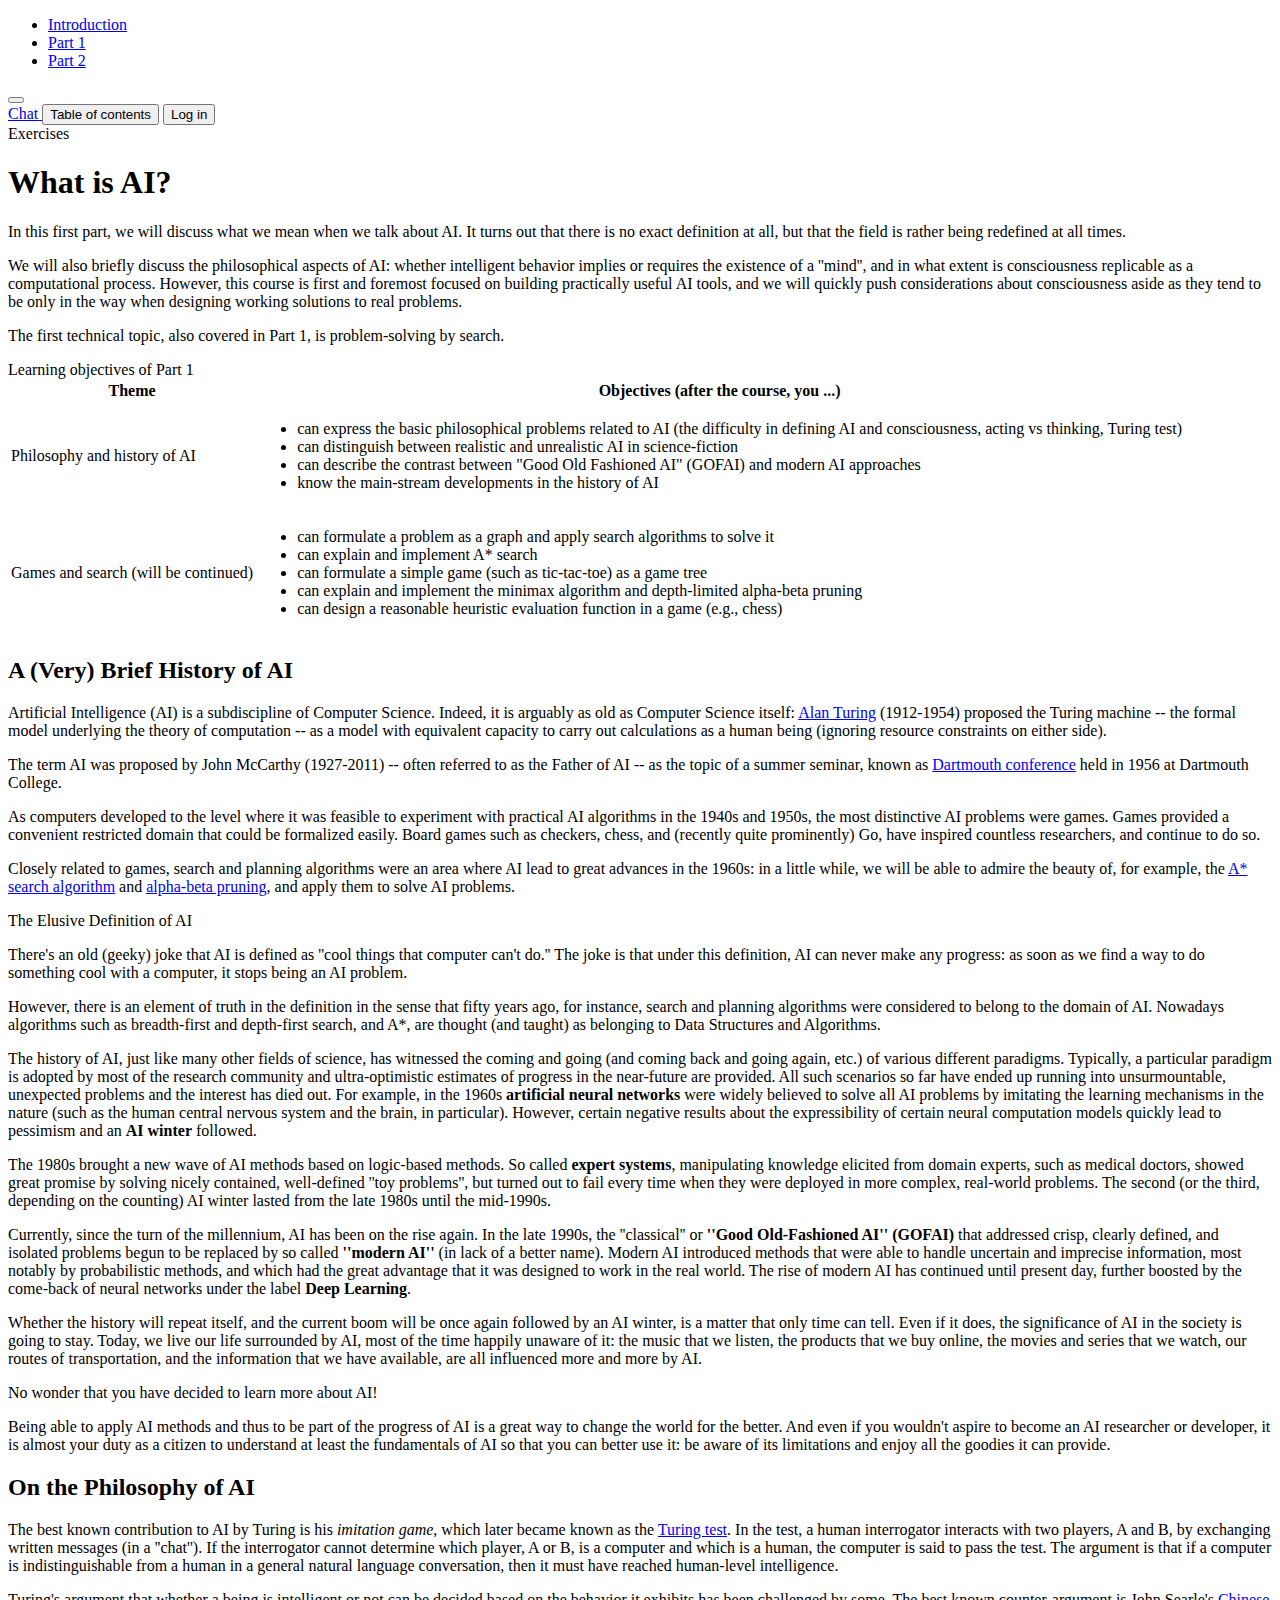
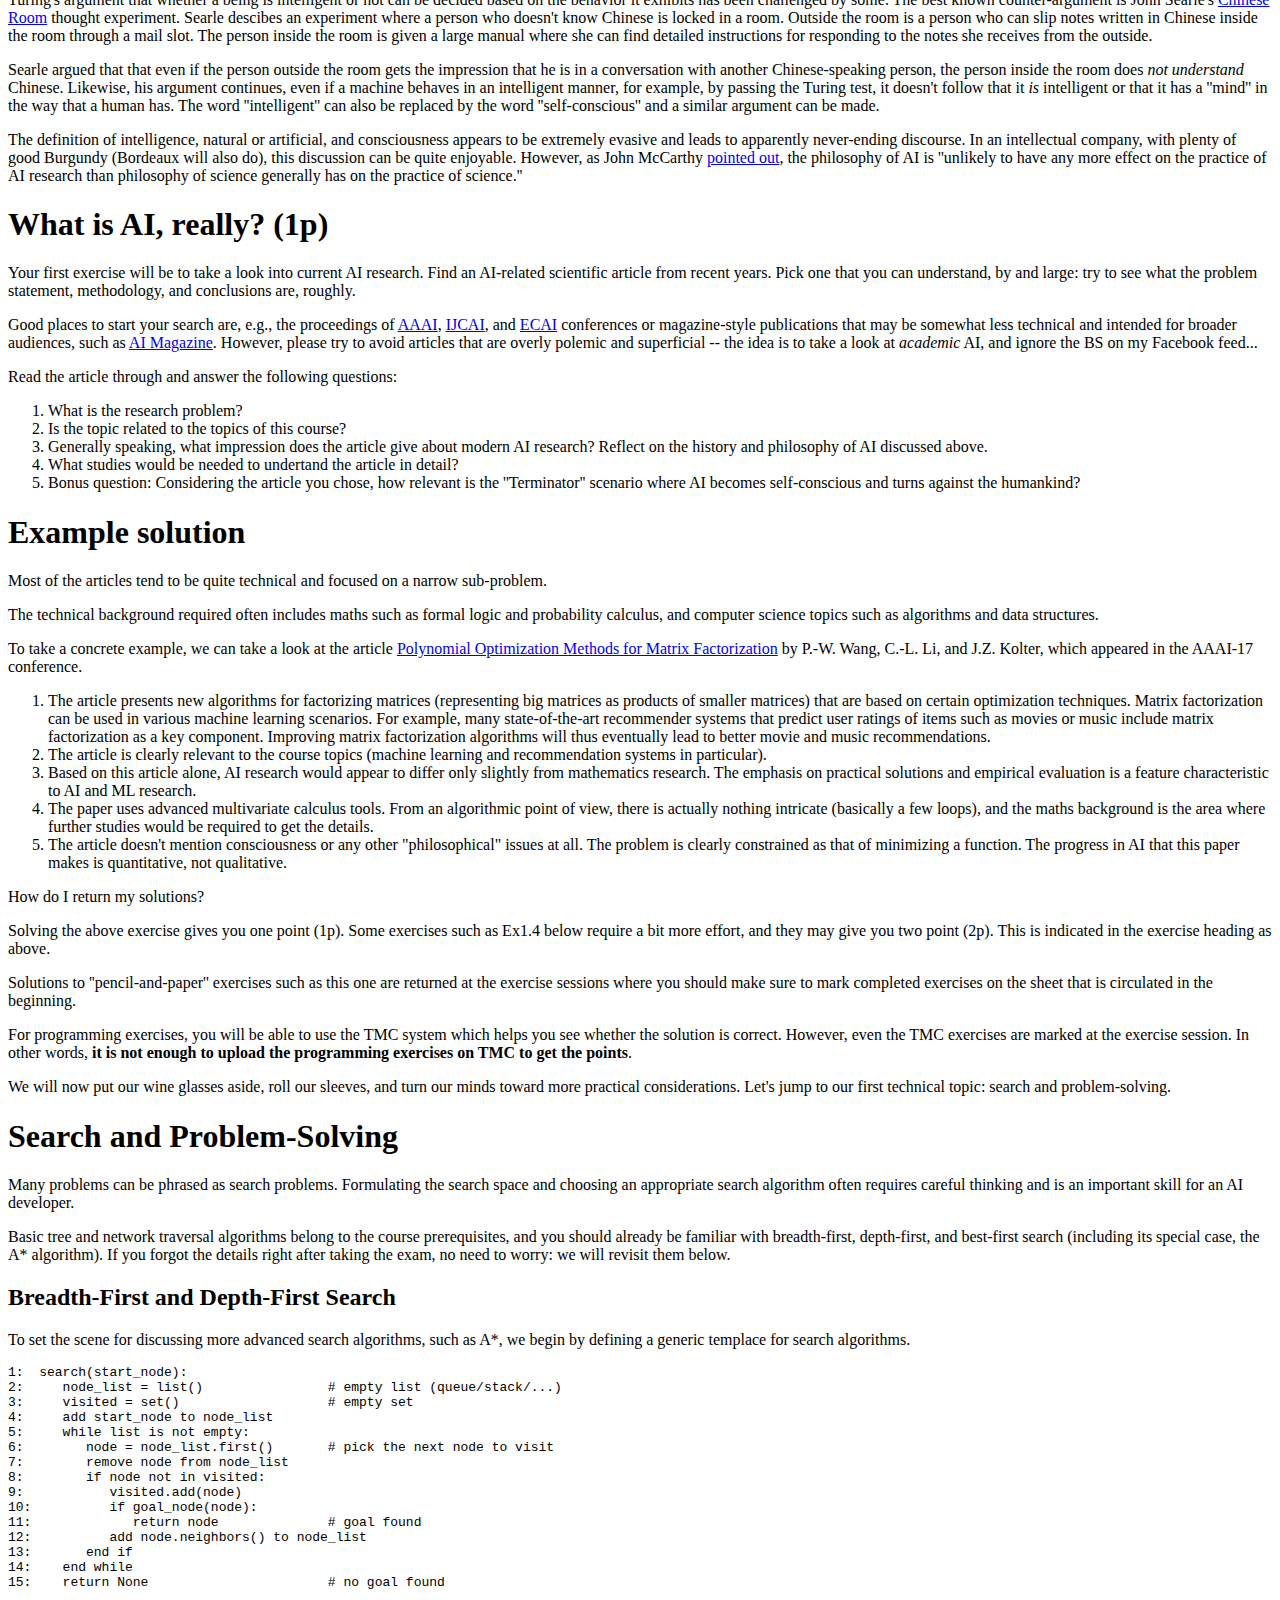
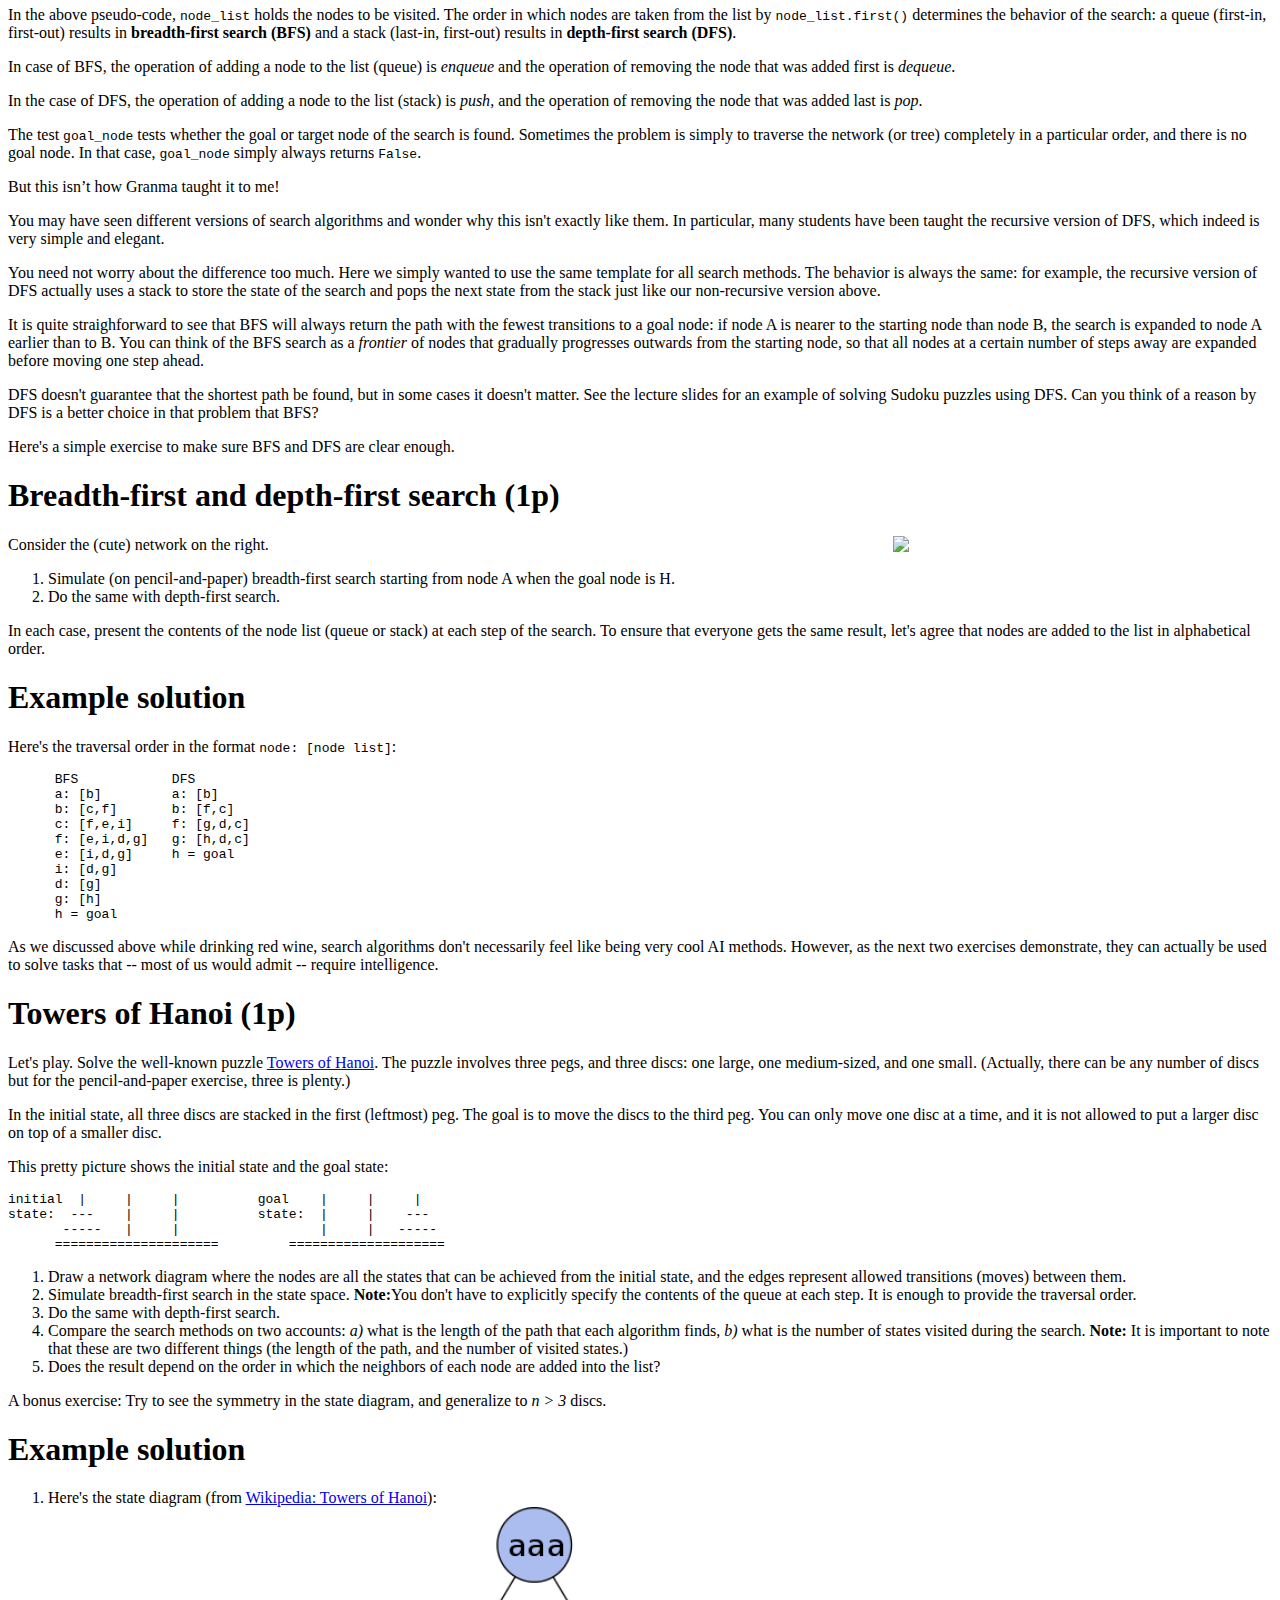
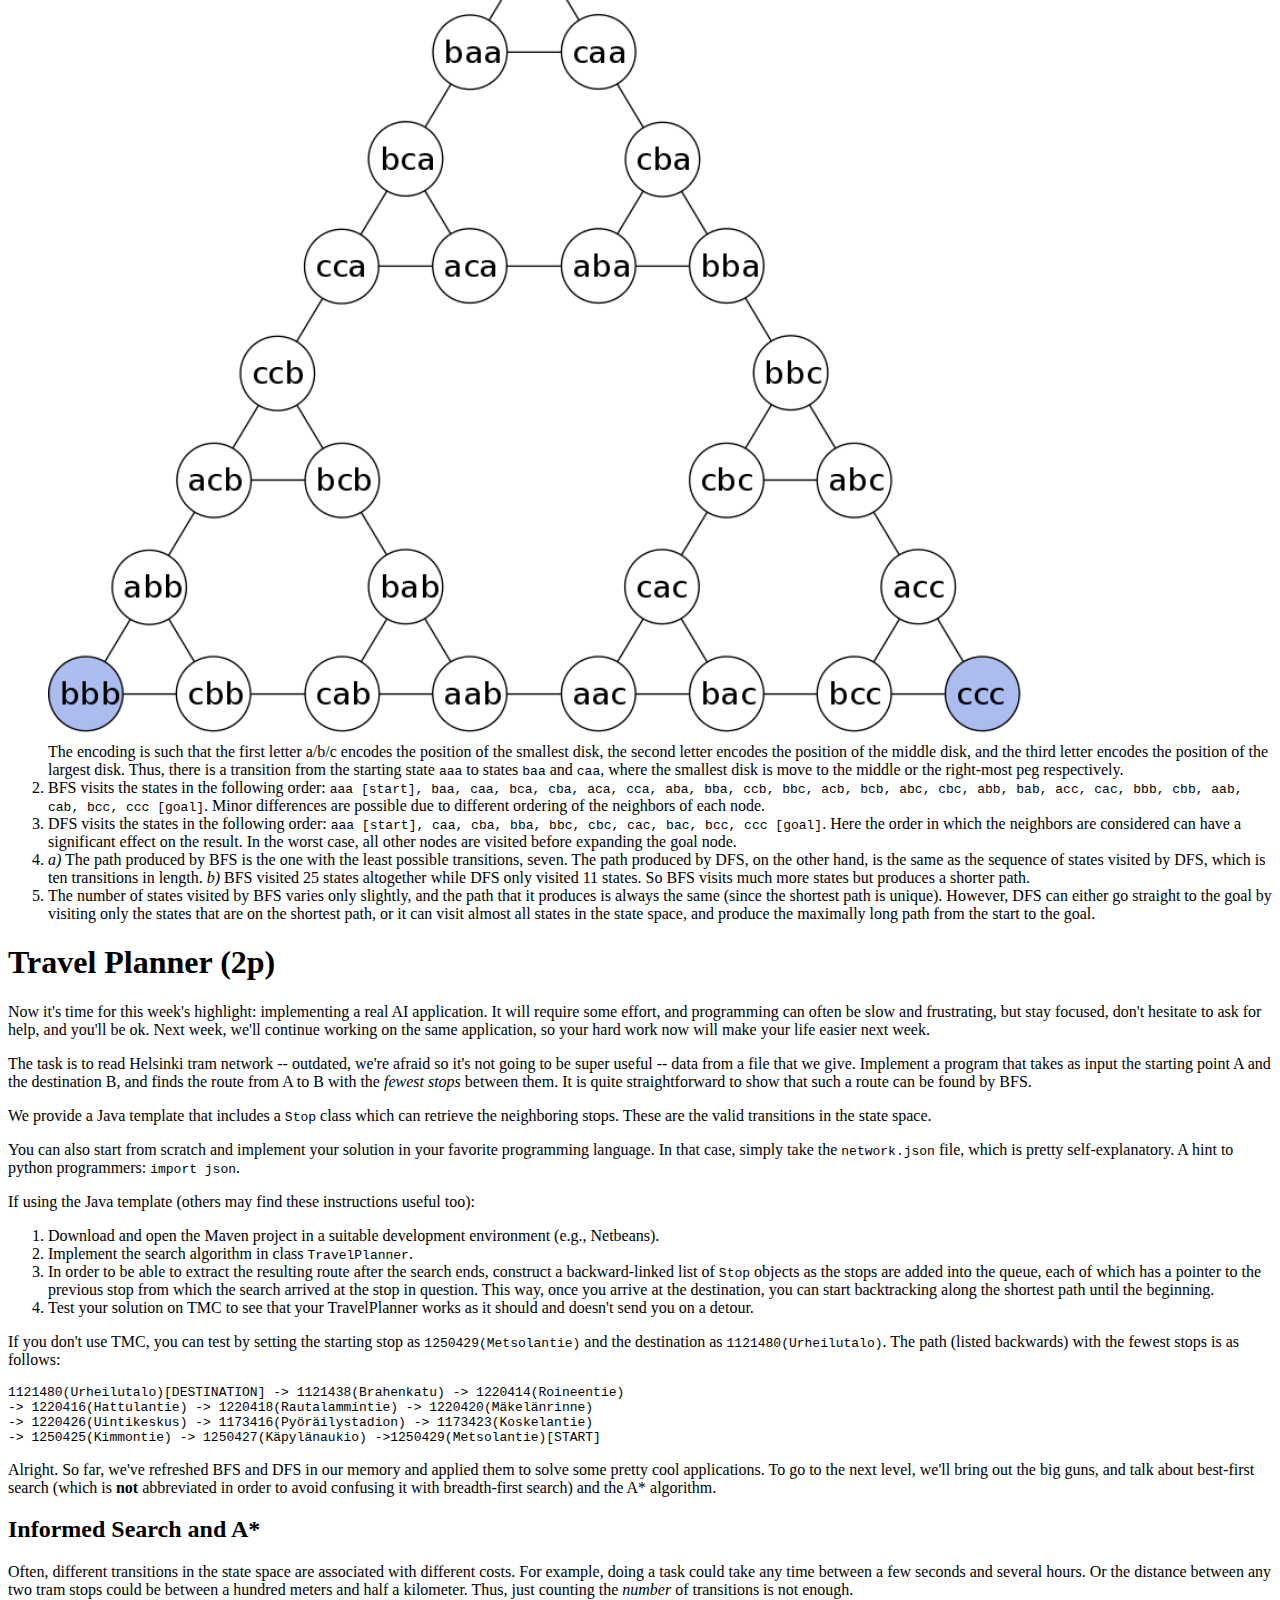
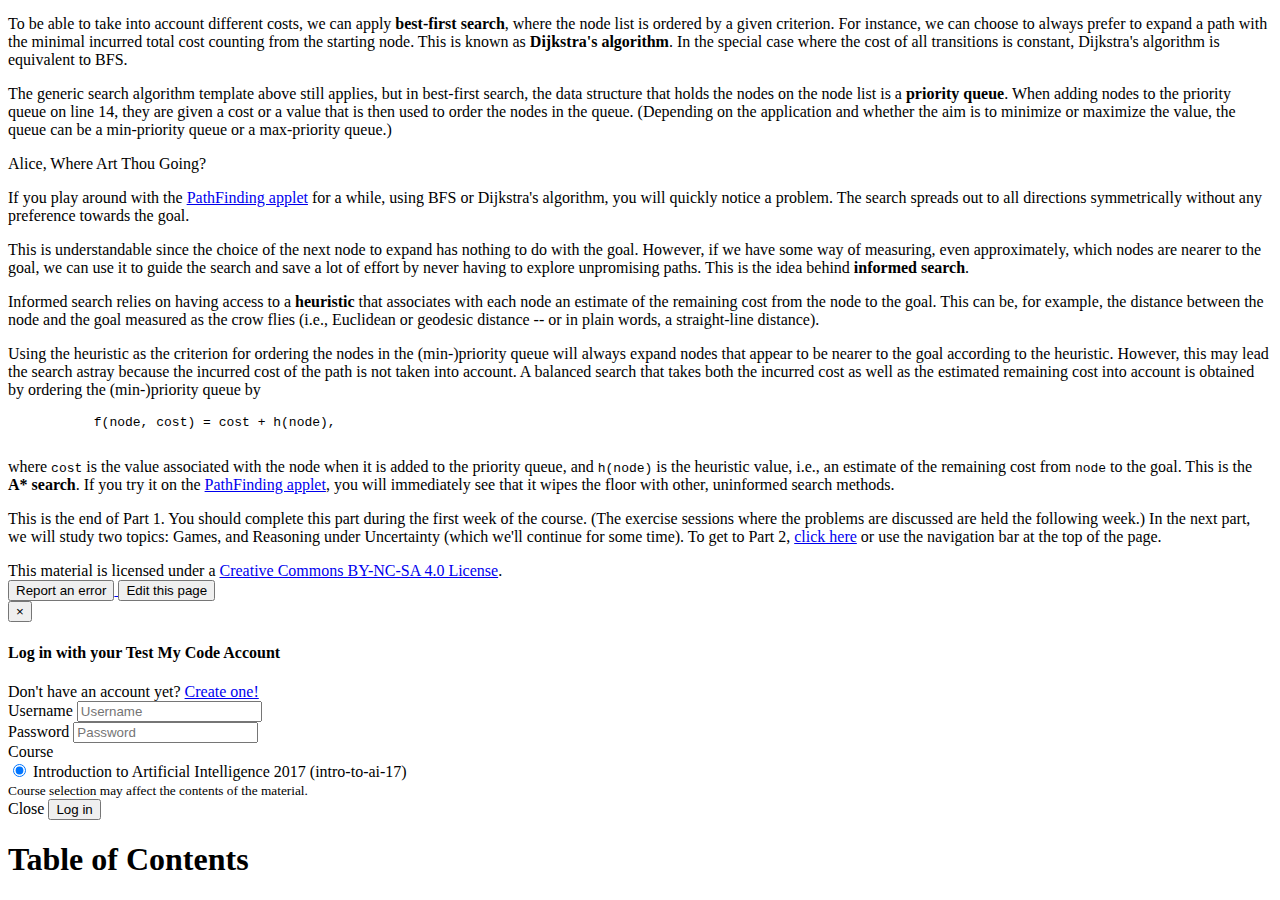
==== commit ff51f678: "Update: example solution 1.3. img fix" ====
--- a/part1/index.html
+++ b/part1/index.html
@@ -806,7 +806,7 @@
   <ol>
     <li>
       Here's the state diagram (from <a href="https://en.wikipedia.org/wiki/Tower_of_Hanoi">Wikipedia: Towers of Hanoi</a>):<br>
-      <img src="img/diagrams/880px-Tower_of_Hanoi-3.svg.png" width=80%><br>
+      <img src="../img/diagrams/880px-Tower_of_Hanoi-3.svg-e071d97d.png" width=80%><br>
       The encoding is such that the first letter a/b/c encodes the
       position of the smallest disk, the second letter encodes the
       position of the middle disk, and the third letter encodes the
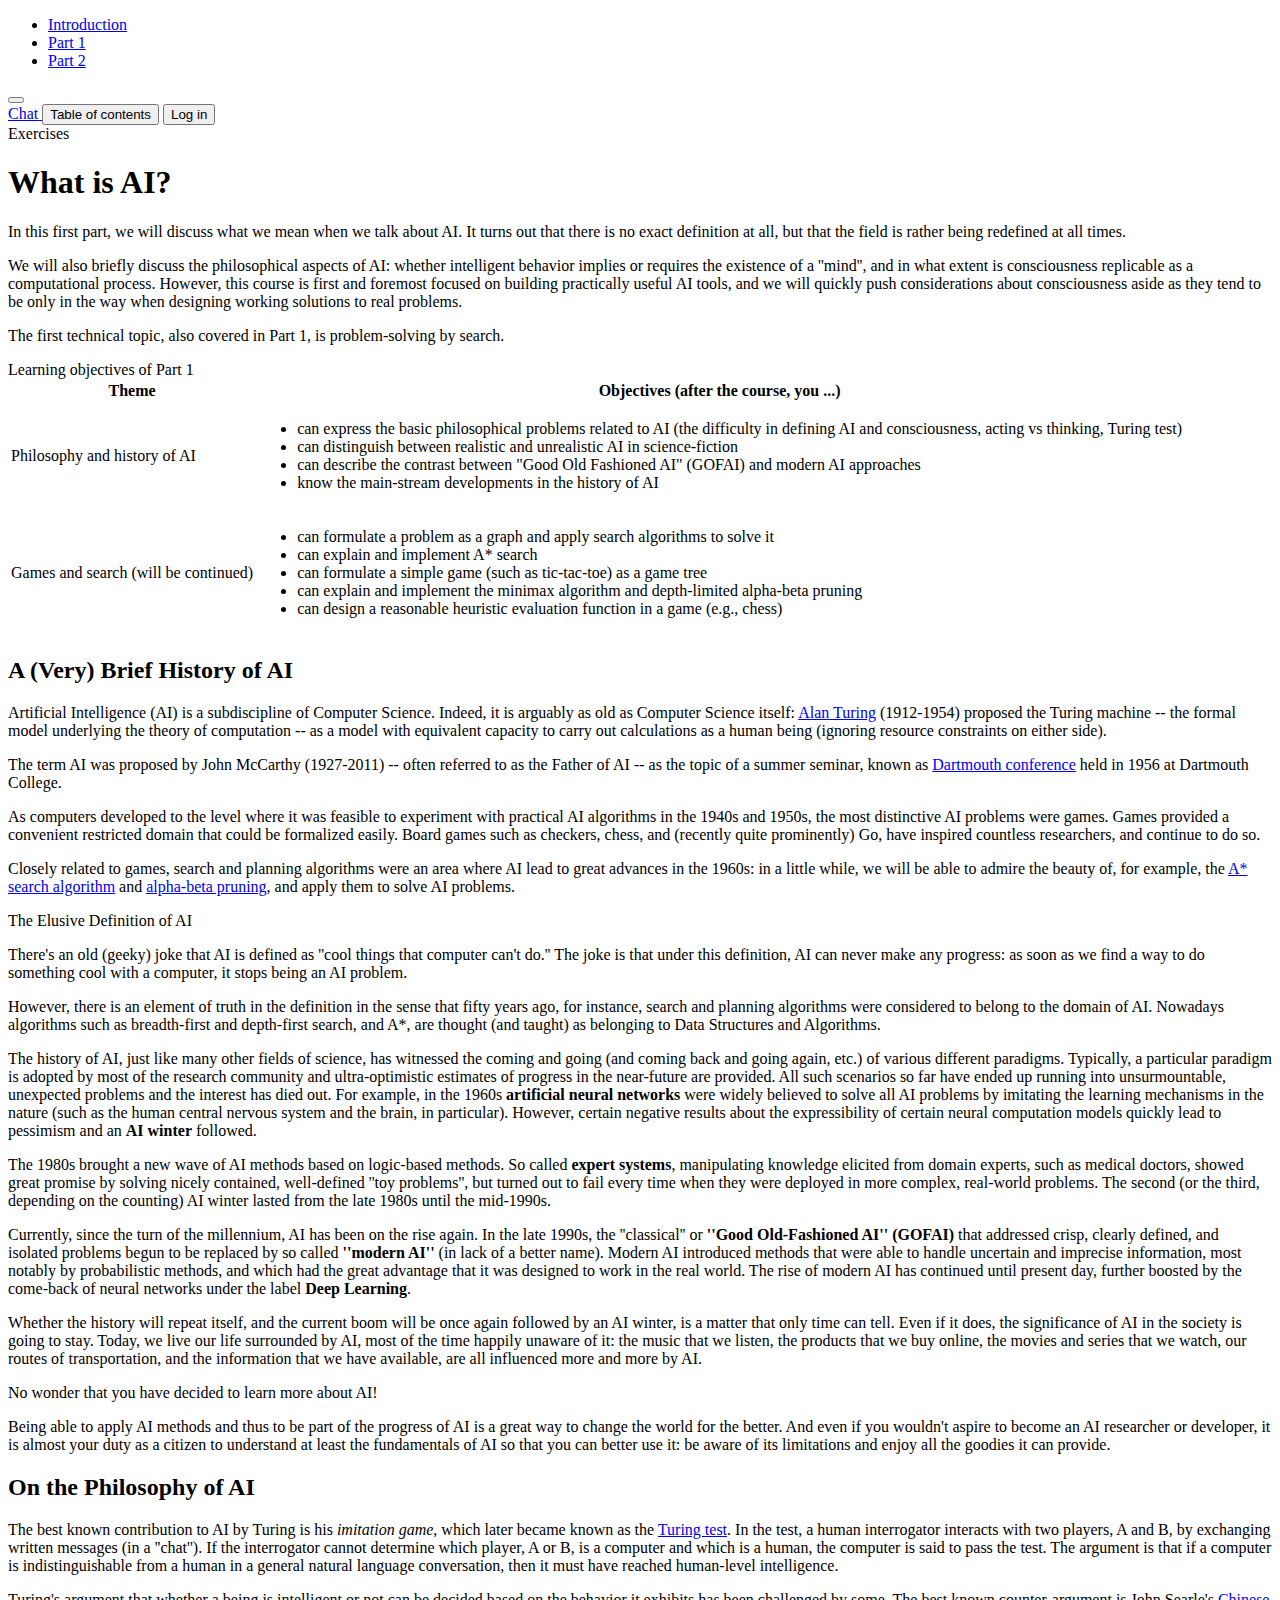
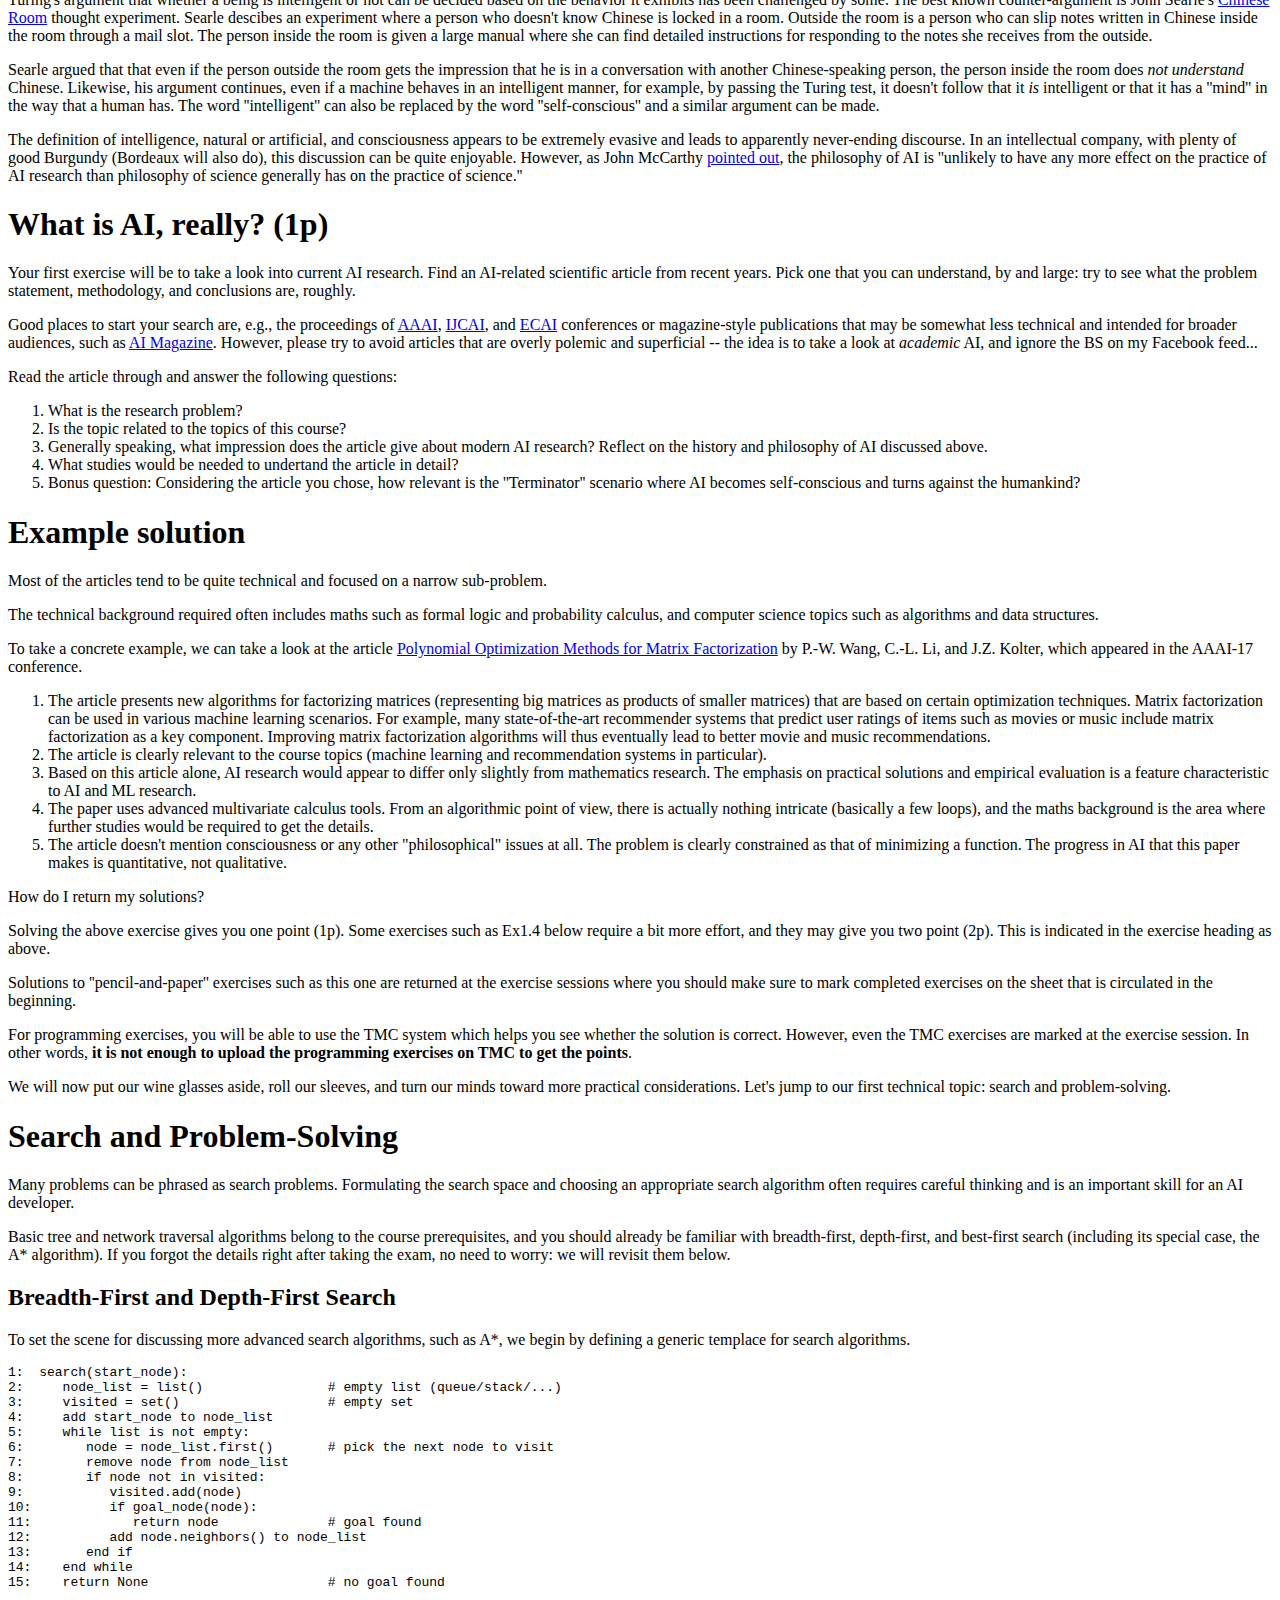
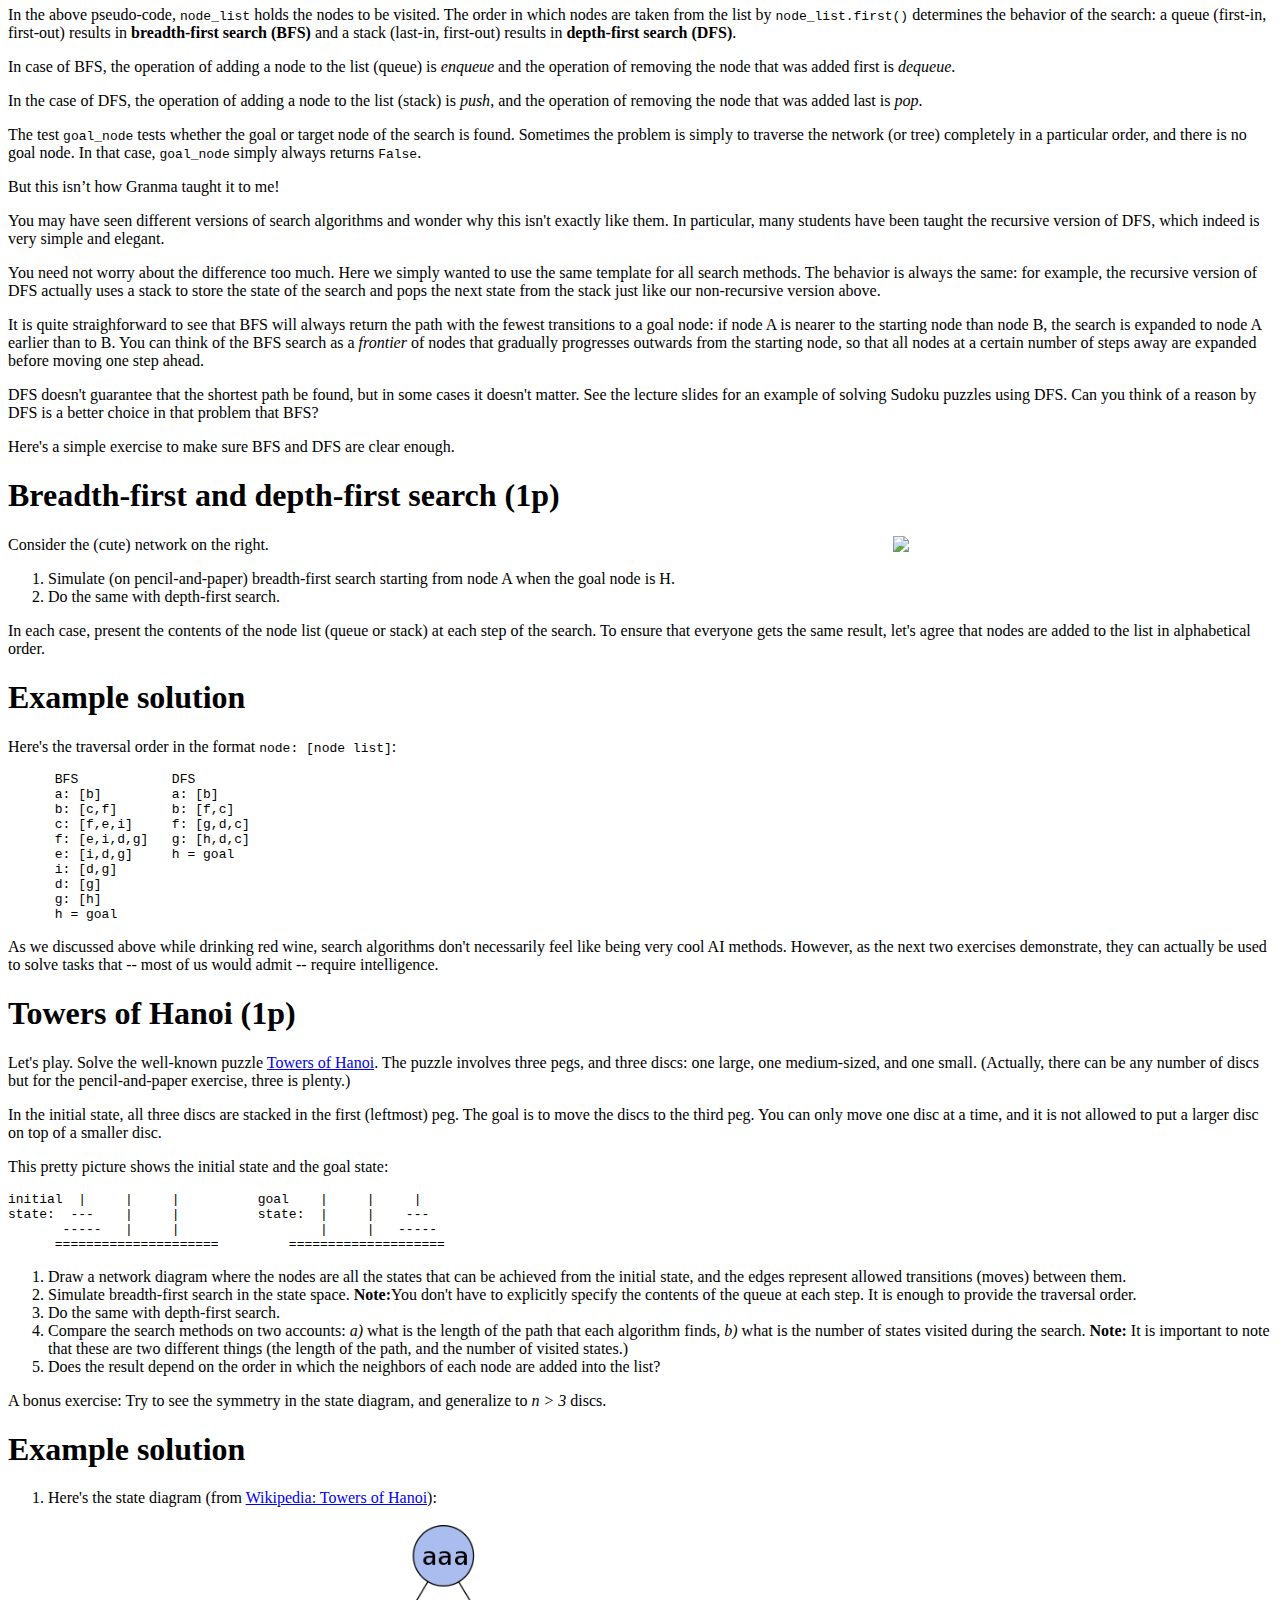
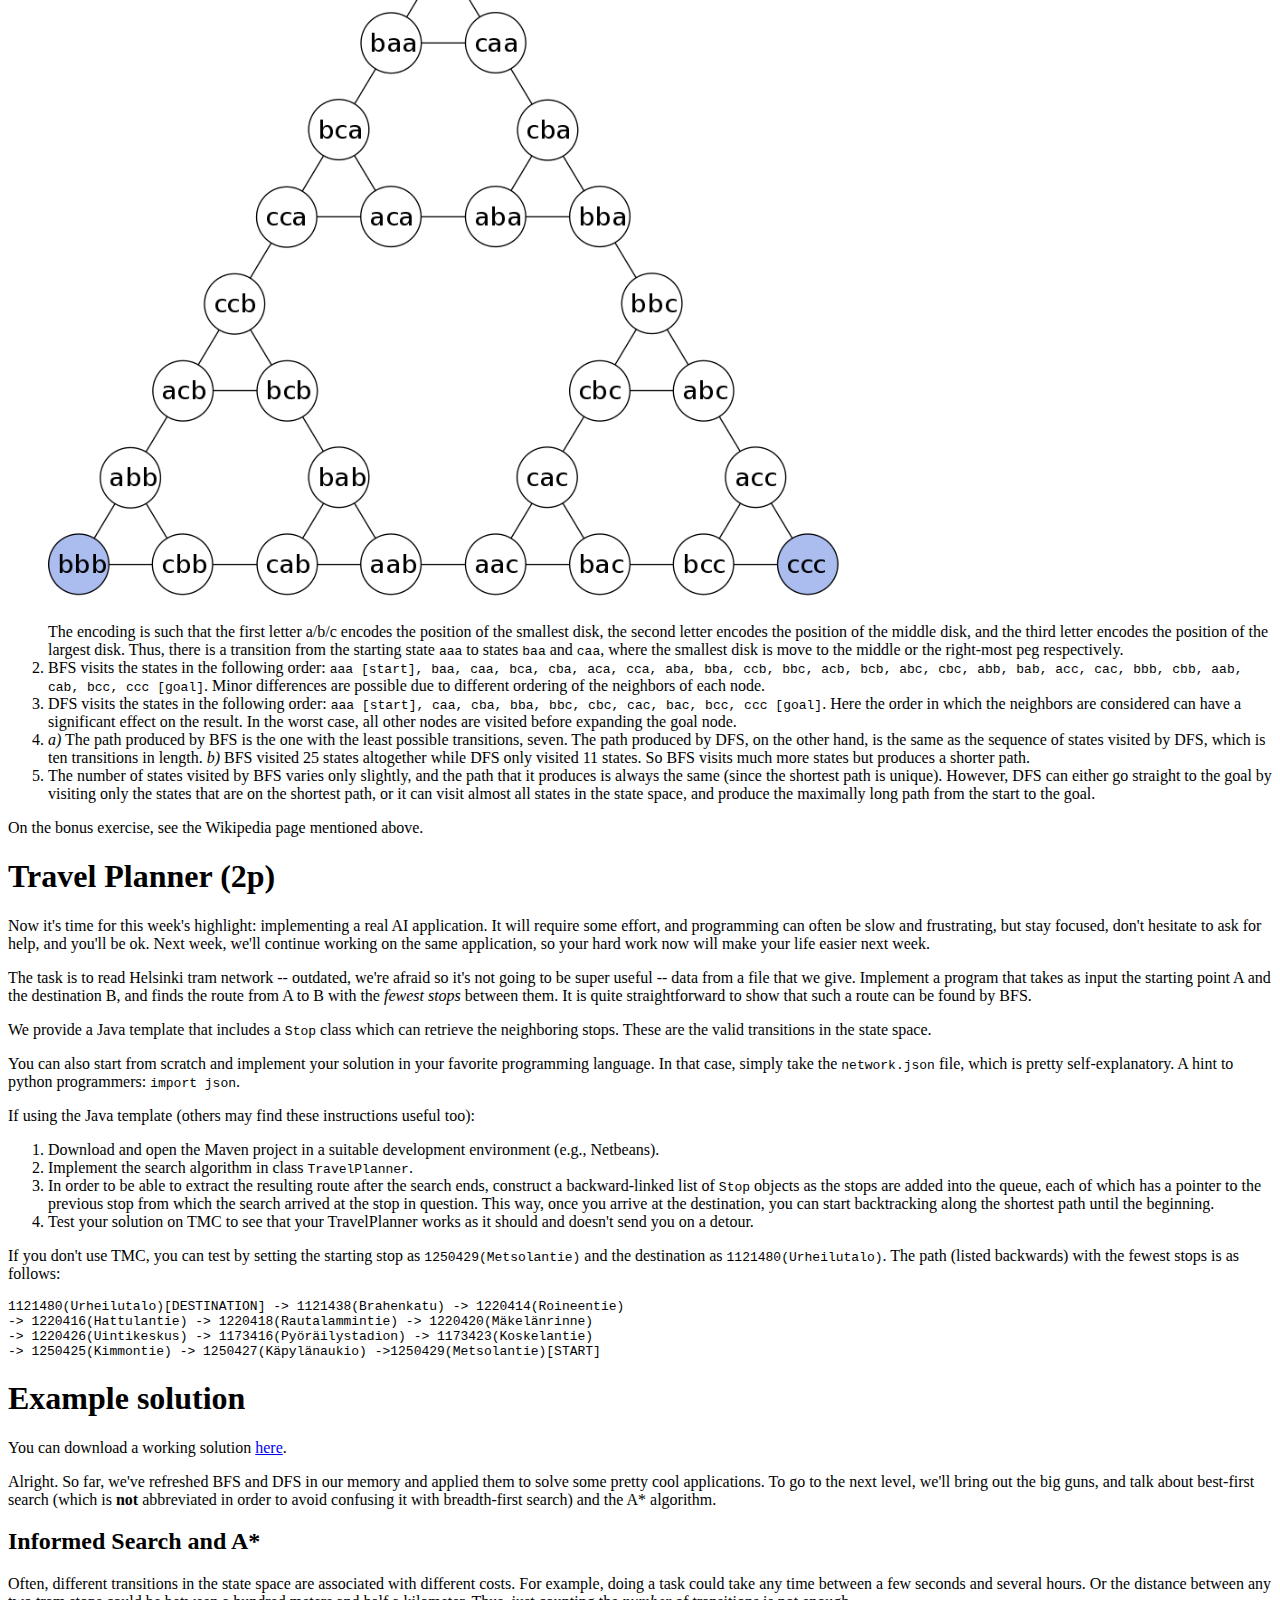
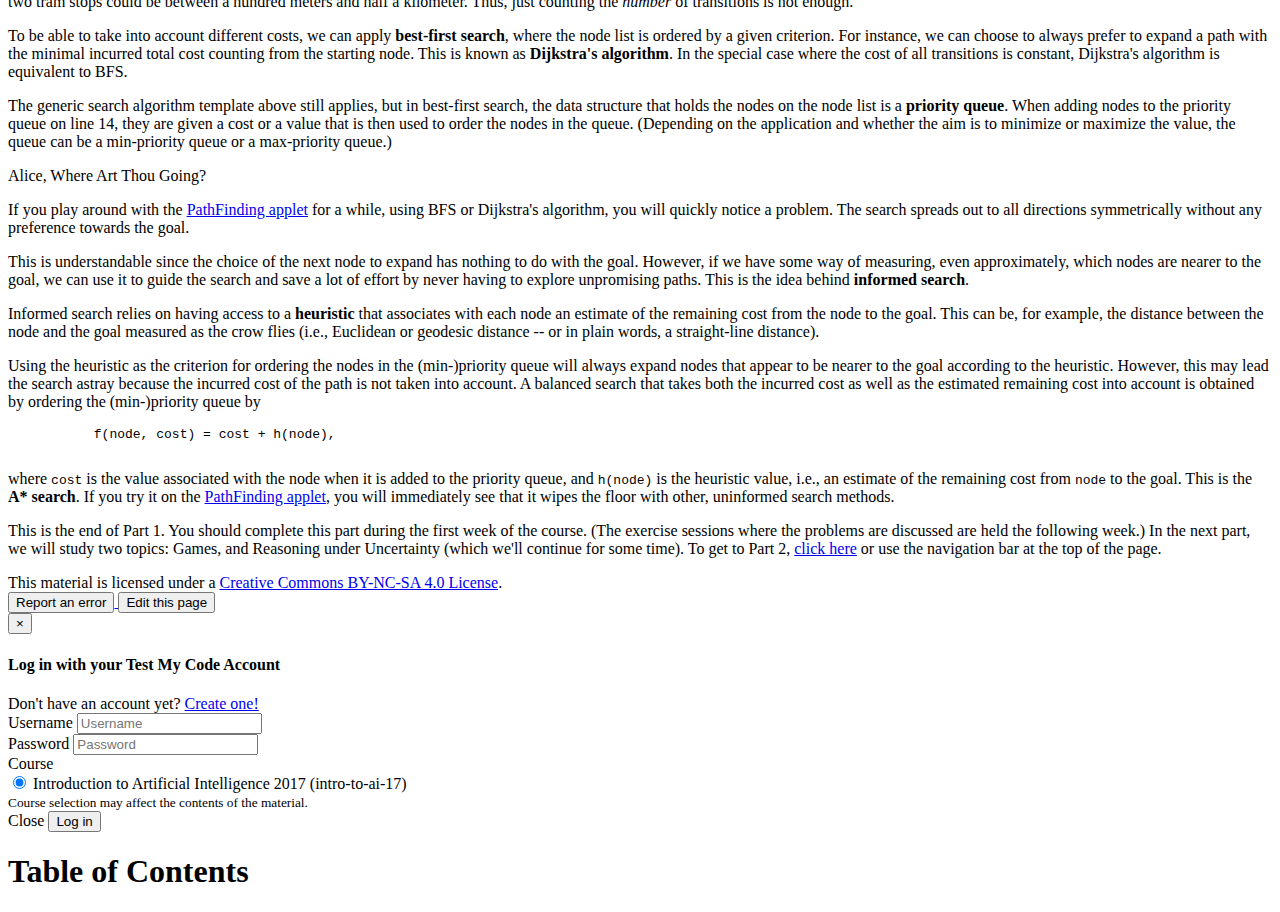
==== commit f6a70548: "Update: oops, that's a big diagram... fix 650% -> 65%" ====
--- a/part1/index.html
+++ b/part1/index.html
@@ -805,8 +805,8 @@
 <p>
   <ol>
     <li>
-      Here's the state diagram (from <a href="https://en.wikipedia.org/wiki/Tower_of_Hanoi">Wikipedia: Towers of Hanoi</a>):<br>
-      <img src="../img/diagrams/880px-Tower_of_Hanoi-3.svg-e071d97d.png" width=80%><br>
+      Here's the state diagram (from <a href="https://en.wikipedia.org/wiki/Tower_of_Hanoi">Wikipedia: Towers of Hanoi</a>):<br><br>
+      <img src="../img/diagrams/880px-Tower_of_Hanoi-3.svg-e071d97d.png" width=65%><br><br>
       The encoding is such that the first letter a/b/c encodes the
       position of the smallest disk, the second letter encodes the
       position of the middle disk, and the third letter encodes the
@@ -844,6 +844,10 @@
       or it can visit almost all states in the state space, and
       produce the maximally long path from the start to the goal.
   </ol>
+</p>
+
+<p>
+  On the bonus exercise, see the Wikipedia page mentioned above.
 </p>
 
 
@@ -930,6 +934,28 @@
 -> 1220426(Uintikeskus) -> 1173416(Pyöräilystadion) -> 1173423(Koskelantie)
 -> 1250425(Kimmontie) -> 1250427(Käpylänaukio) ->1250429(Metsolantie)[START]
 </pre>
+</p>
+
+
+    </div>
+  </div>
+</div>
+
+<div class="solution" data-target='collapse'>
+  <div class="solution__header">
+    <a data-toggle="collapse" class="solution__toggle">
+      <i class="fa fa-magic solution__icon"></i>
+      <h1 class="solution__heading">Example solution</h1>
+
+      <i class="fa fa-caret-down solution__arrow"></i>
+    </a>
+  </div>
+
+  <div class="collapse">
+    <div class="solution__body">
+      
+<p>
+  You can download a working solution <a href="/files/TravelPlanner.java">here</a>.
 </p>
 
 
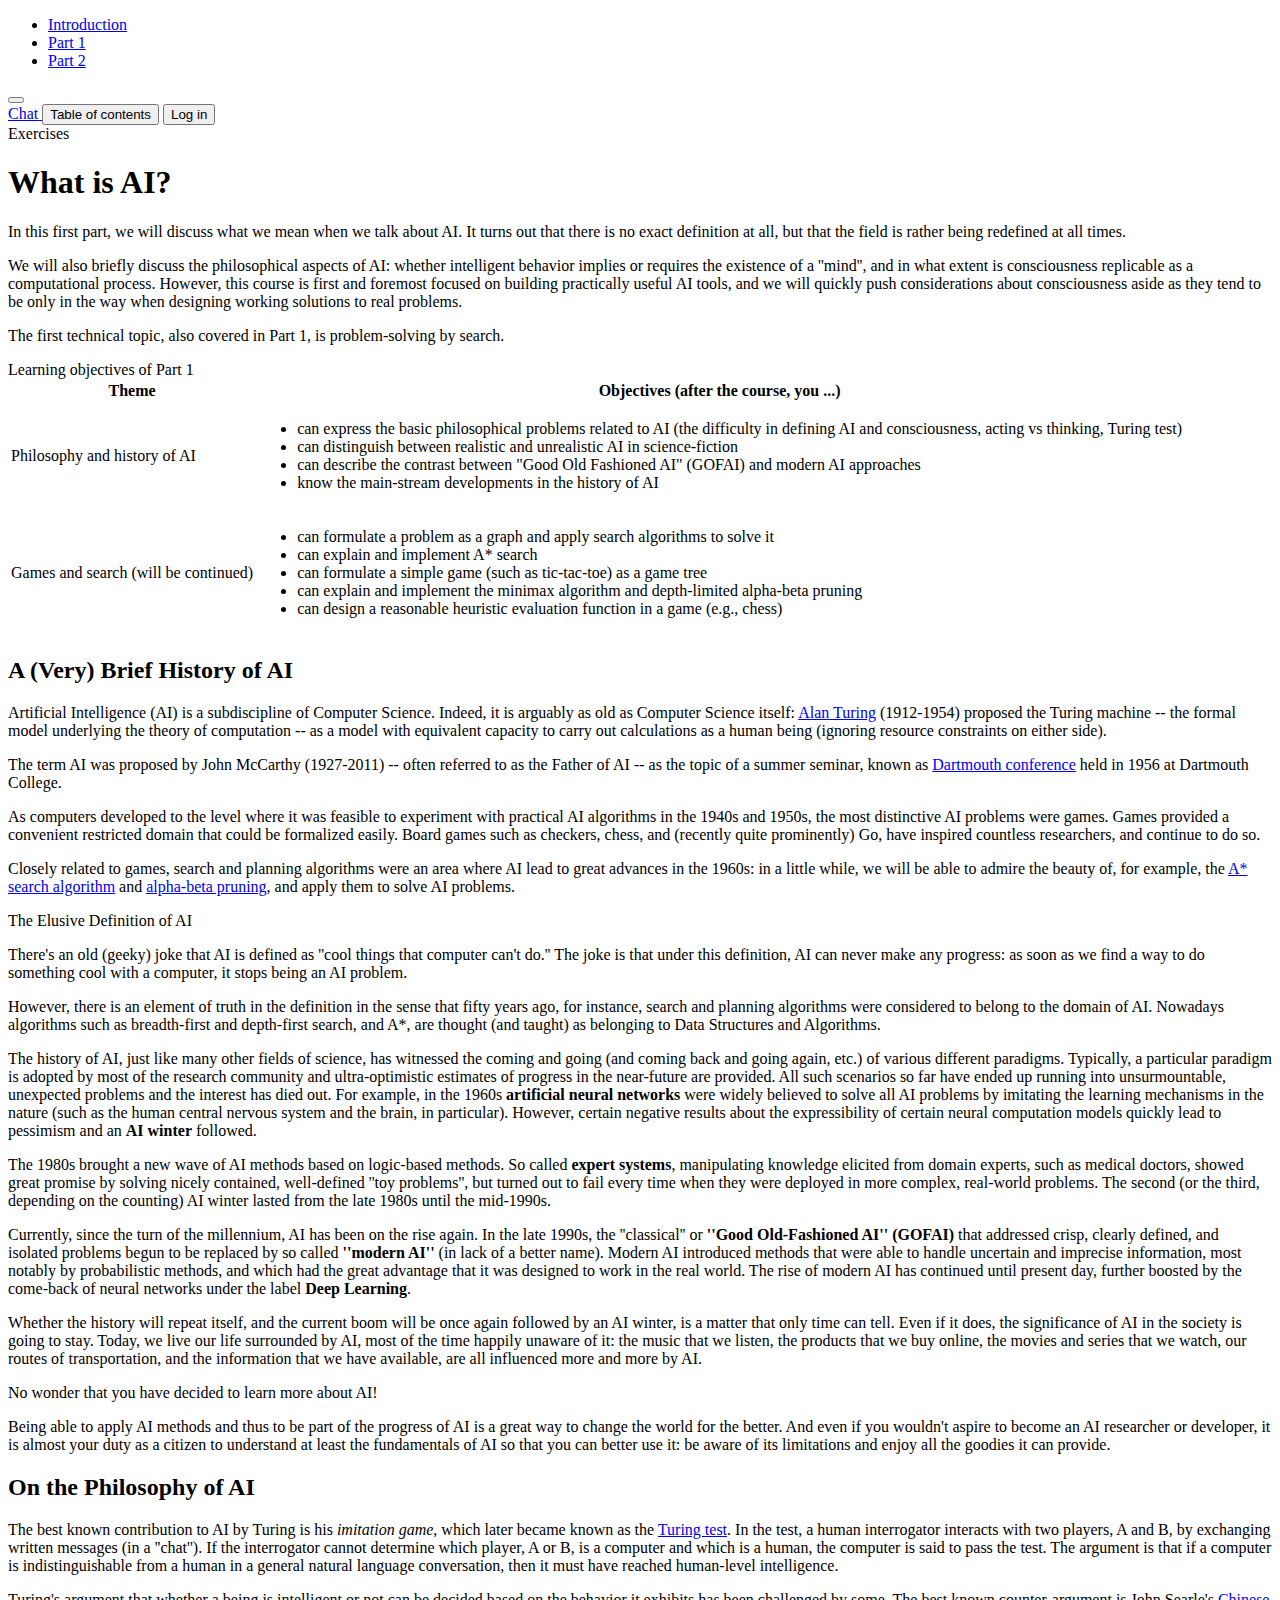
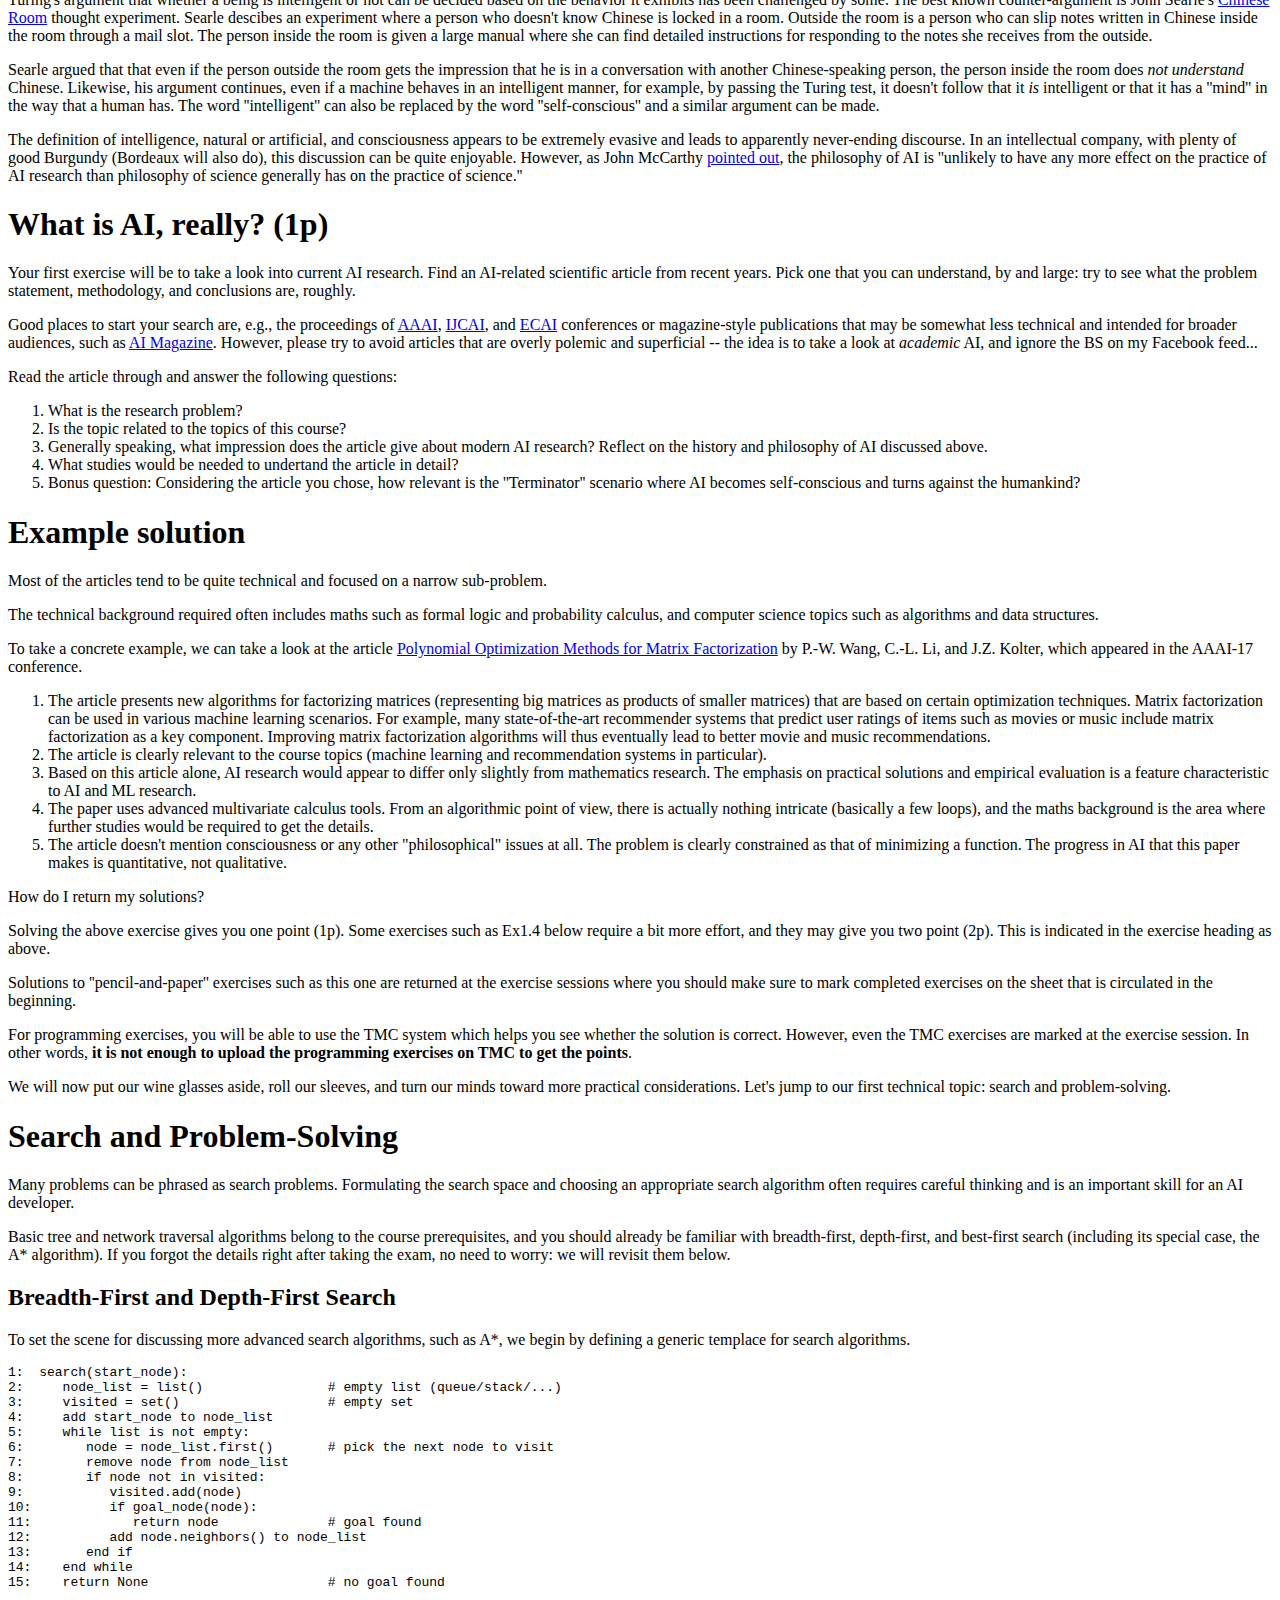
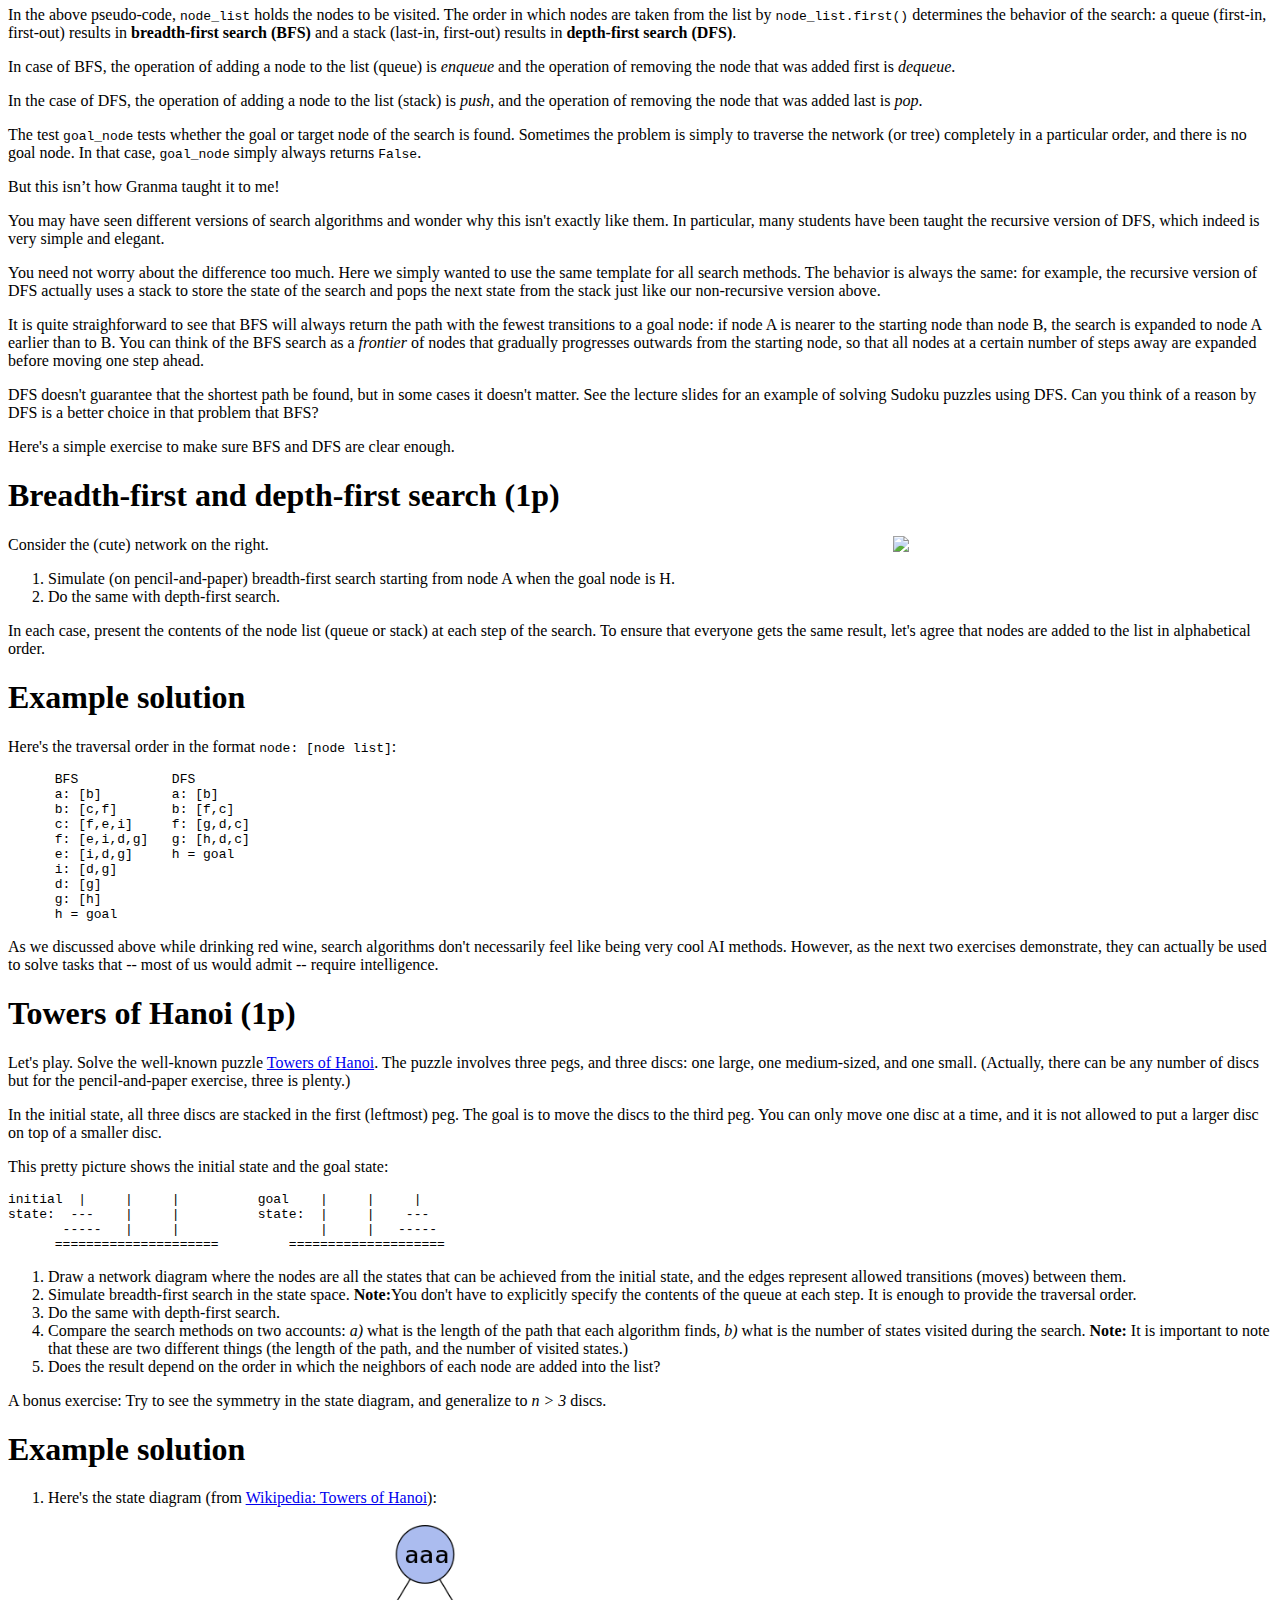
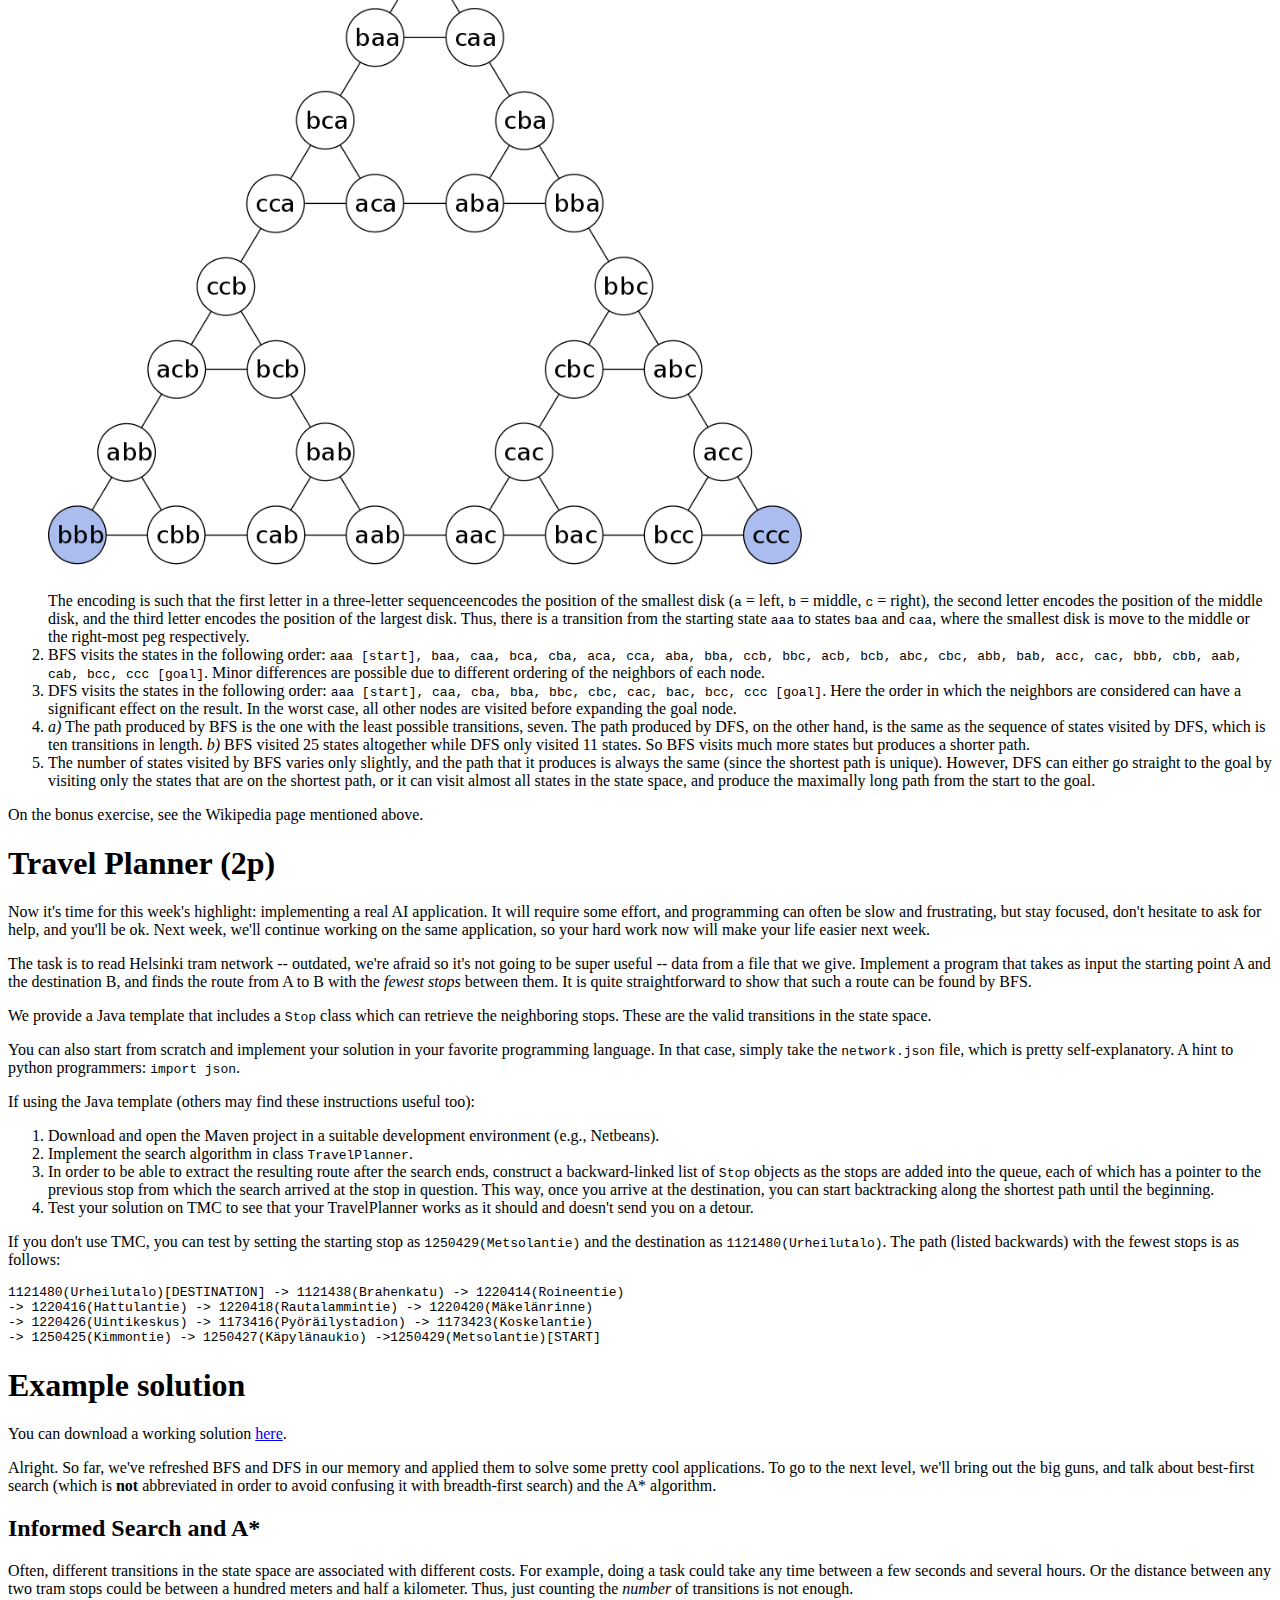
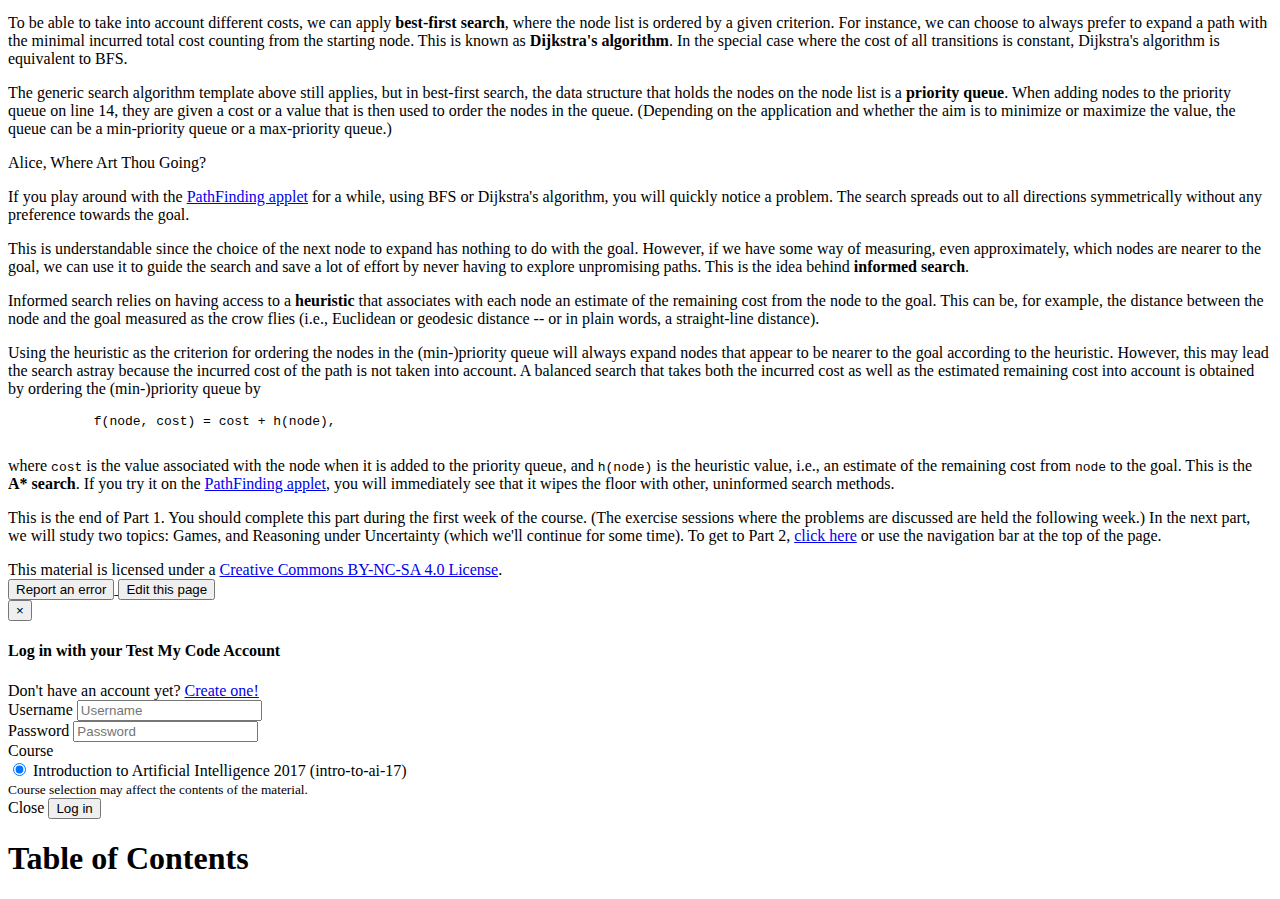
==== commit 30171c1c: "Update: file link to TravelPlanner.java fixed" ====
--- a/part1/index.html
+++ b/part1/index.html
@@ -806,9 +806,11 @@
   <ol>
     <li>
       Here's the state diagram (from <a href="https://en.wikipedia.org/wiki/Tower_of_Hanoi">Wikipedia: Towers of Hanoi</a>):<br><br>
-      <img src="../img/diagrams/880px-Tower_of_Hanoi-3.svg-e071d97d.png" width=65%><br><br>
-      The encoding is such that the first letter a/b/c encodes the
-      position of the smallest disk, the second letter encodes the
+      <img src="../img/diagrams/880px-Tower_of_Hanoi-3.svg-e071d97d.png" width=62%><br><br>
+      The encoding is such that the first letter in a three-letter
+      sequenceencodes the position of the smallest disk
+      (<code>a</code> = left, <code>b</code> = middle,
+      <code>c</code> = right), the second letter encodes the
       position of the middle disk, and the third letter encodes the
       position of the largest disk. Thus, there is a transition from the
       starting state <code>aaa</code> to states <code>baa</code> and
@@ -955,7 +957,7 @@
     <div class="solution__body">
       
 <p>
-  You can download a working solution <a href="/files/TravelPlanner.java">here</a>.
+  You can download a working solution <a href="https://materiaalit.github.io/intro-to-ai-17/files/TravelPlanner.java">here</a>.
 </p>
 
 
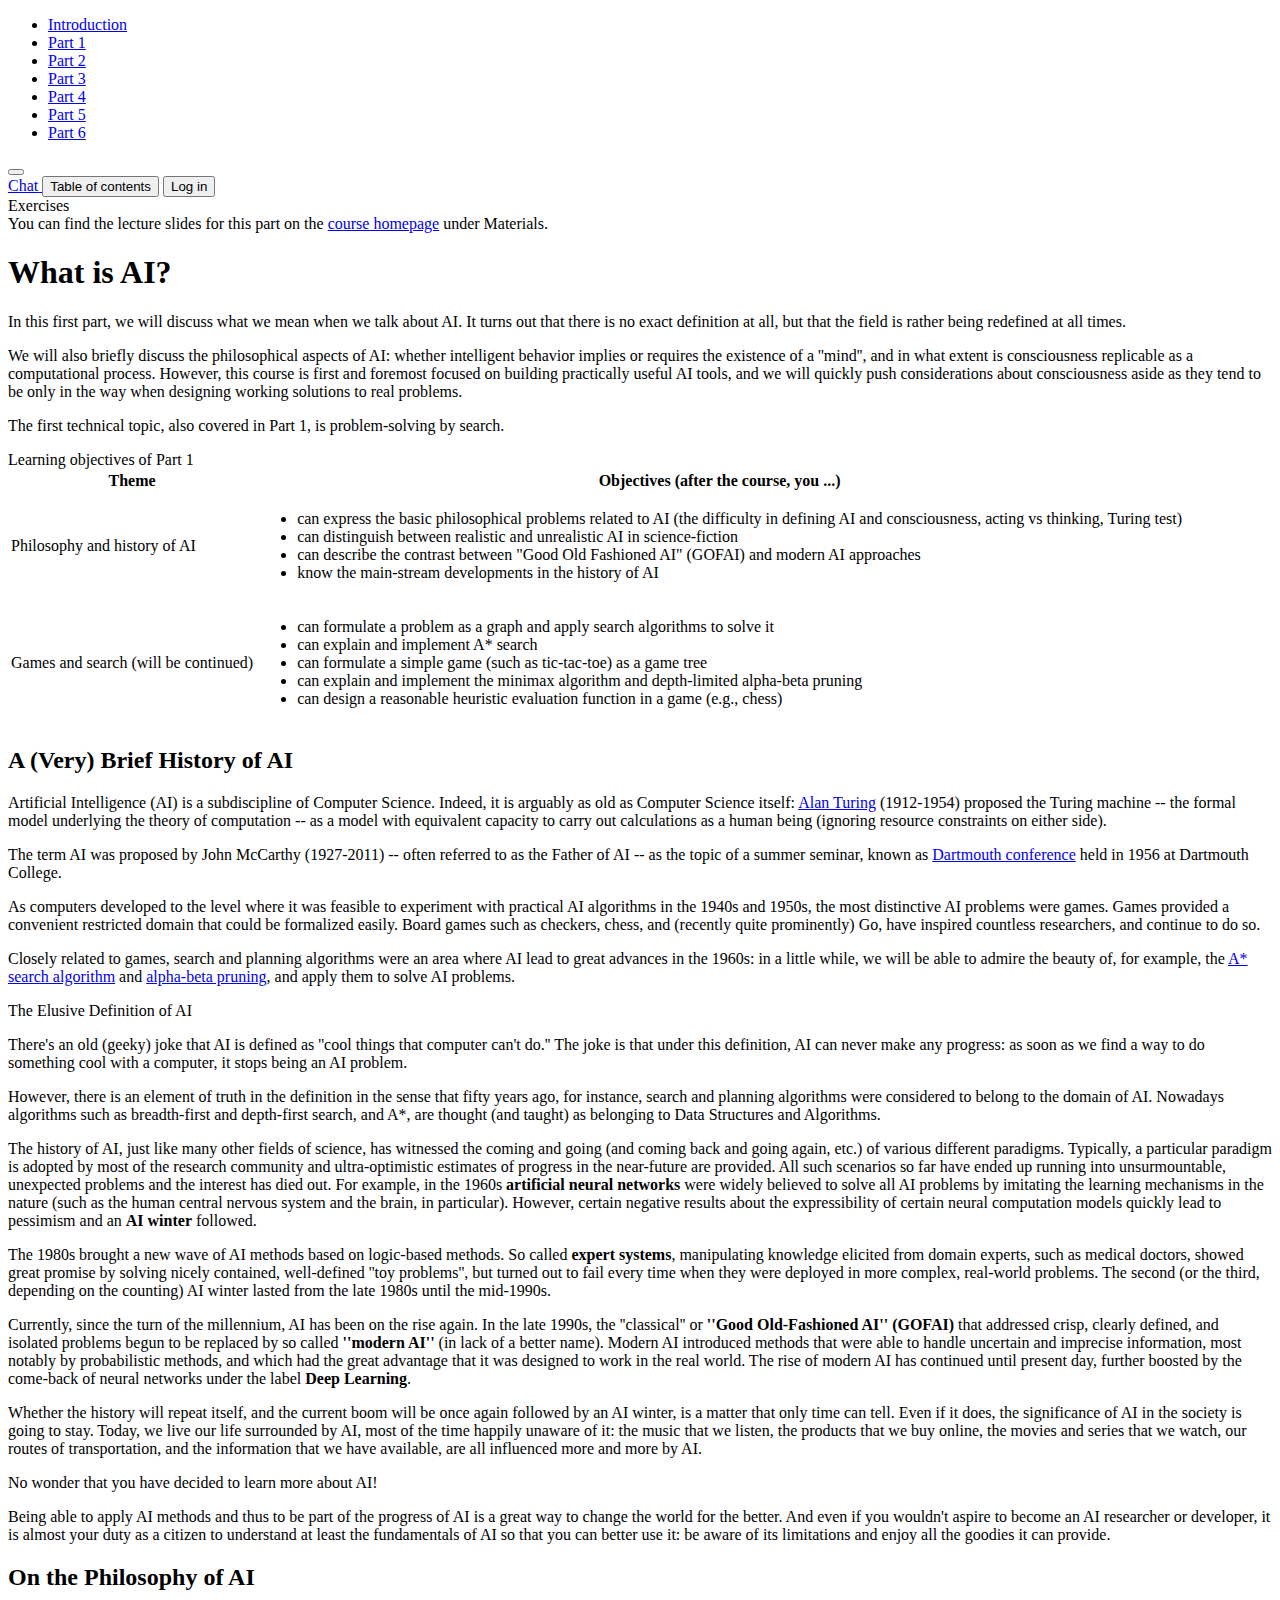
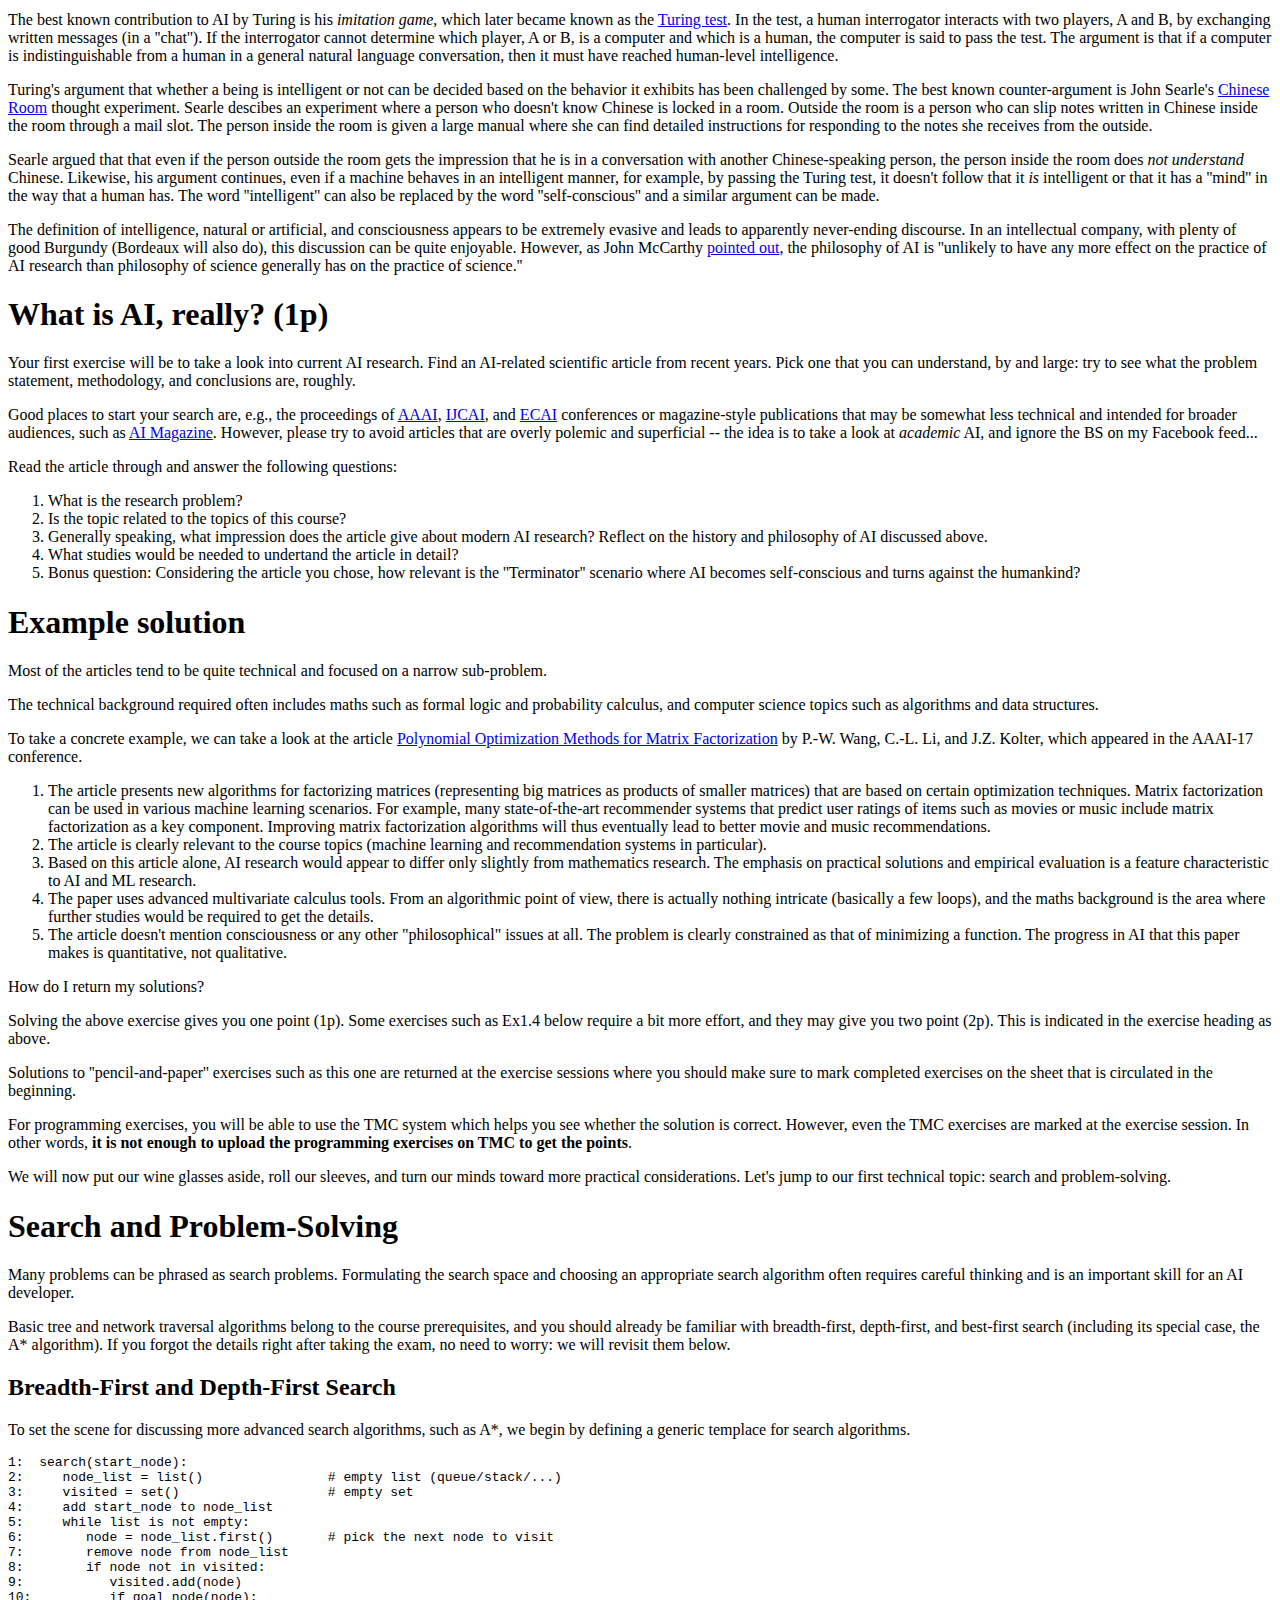
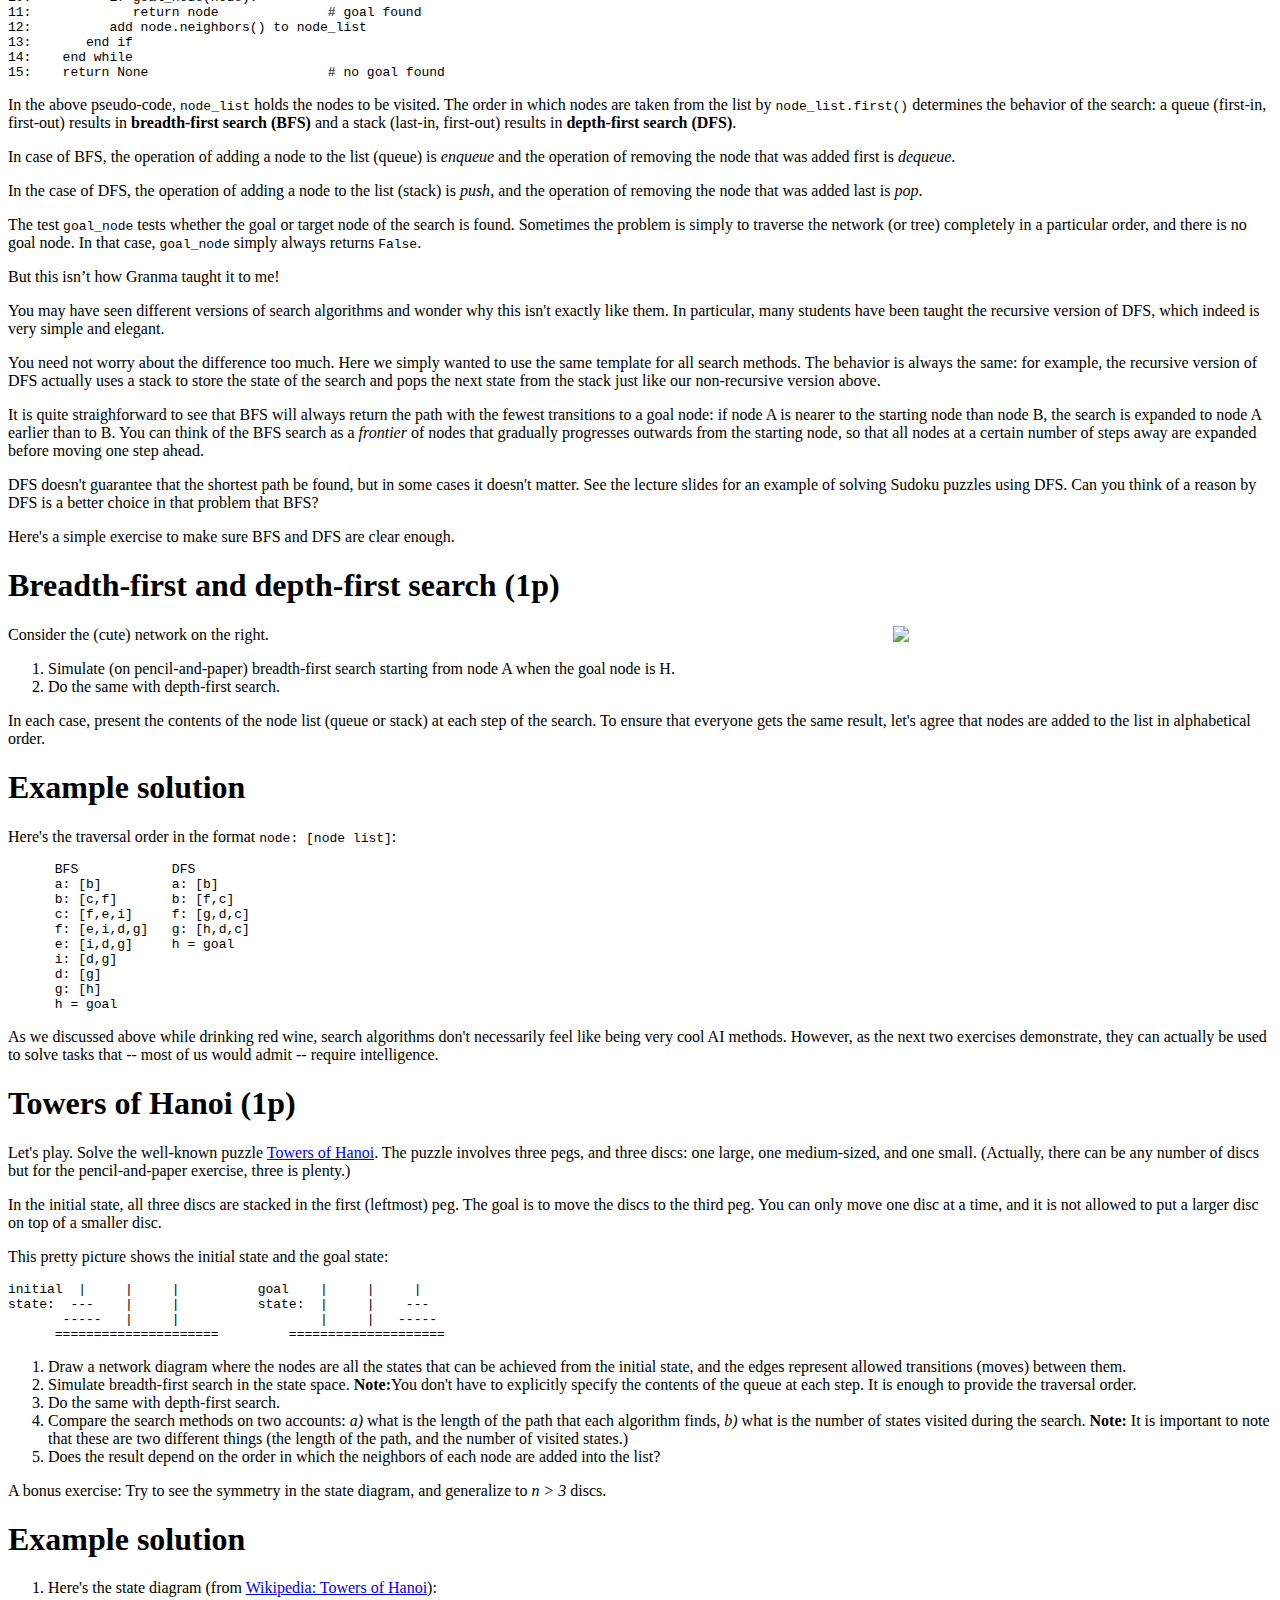
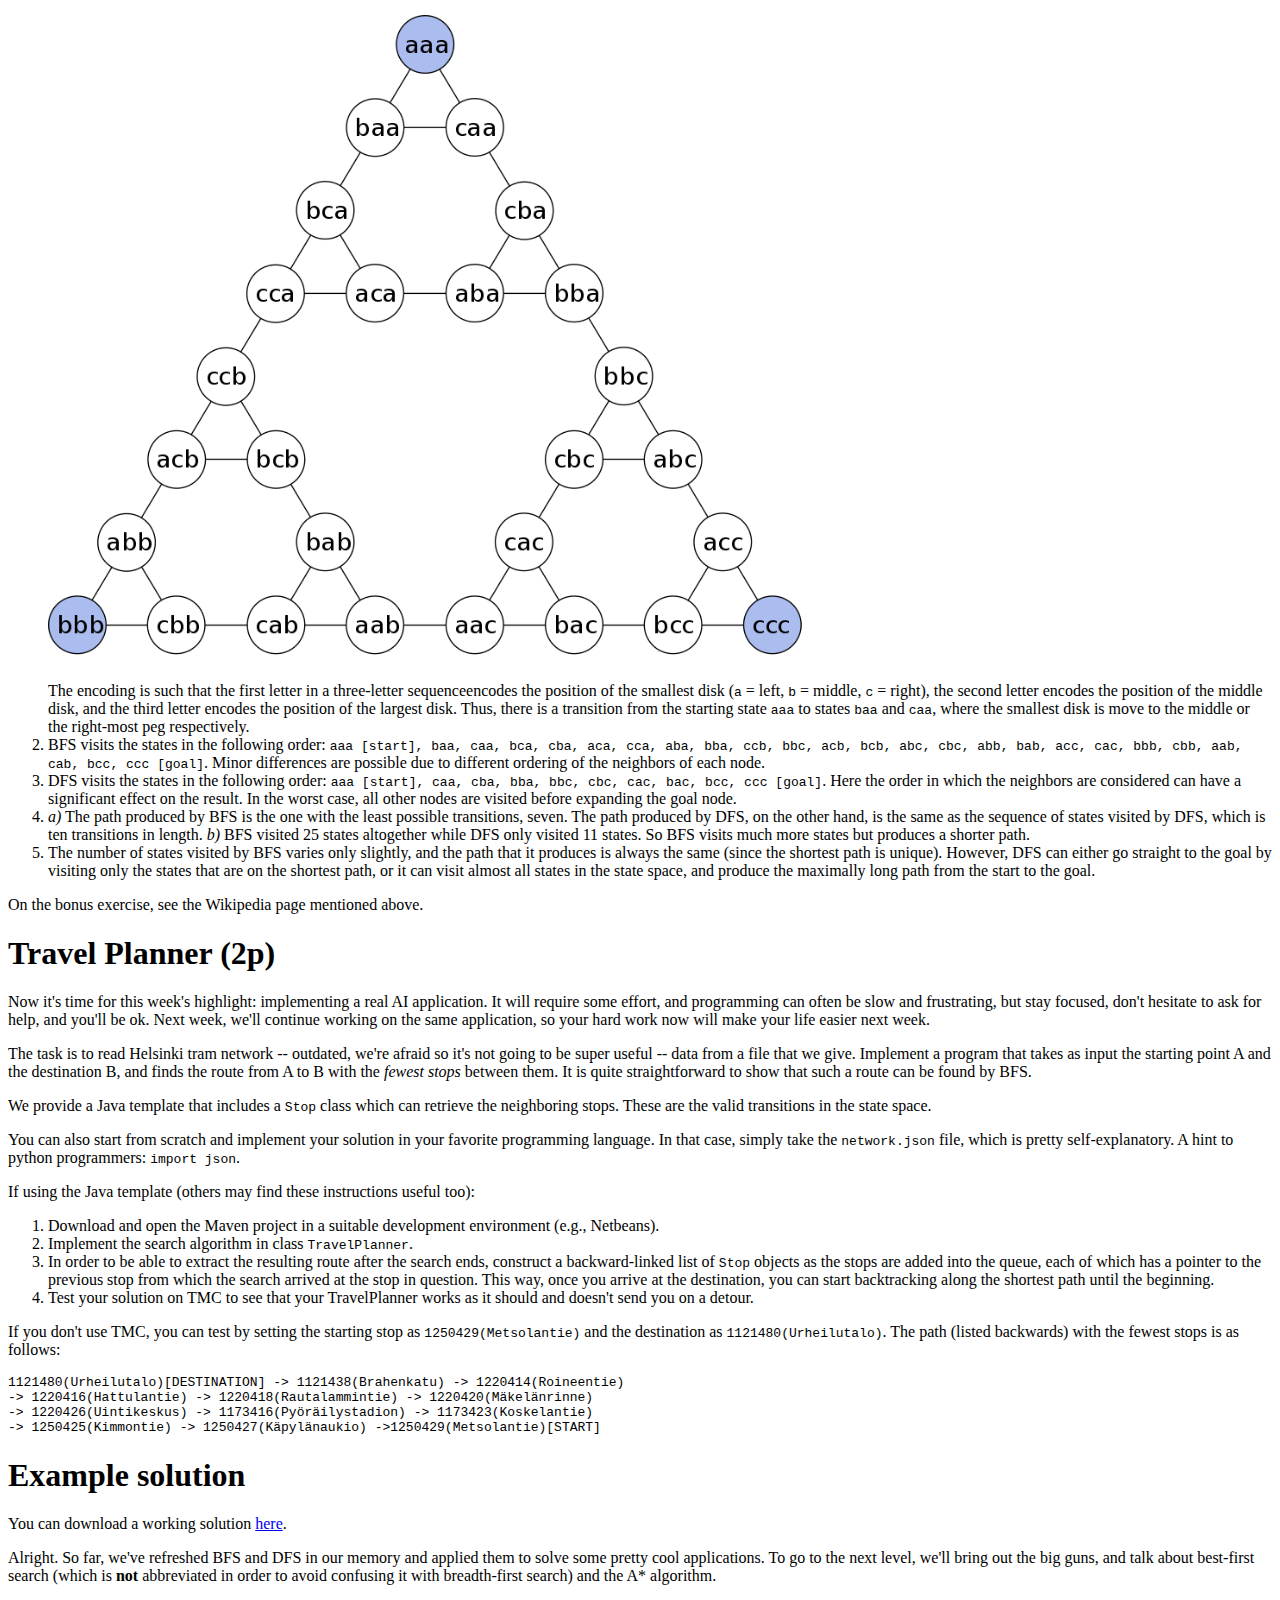
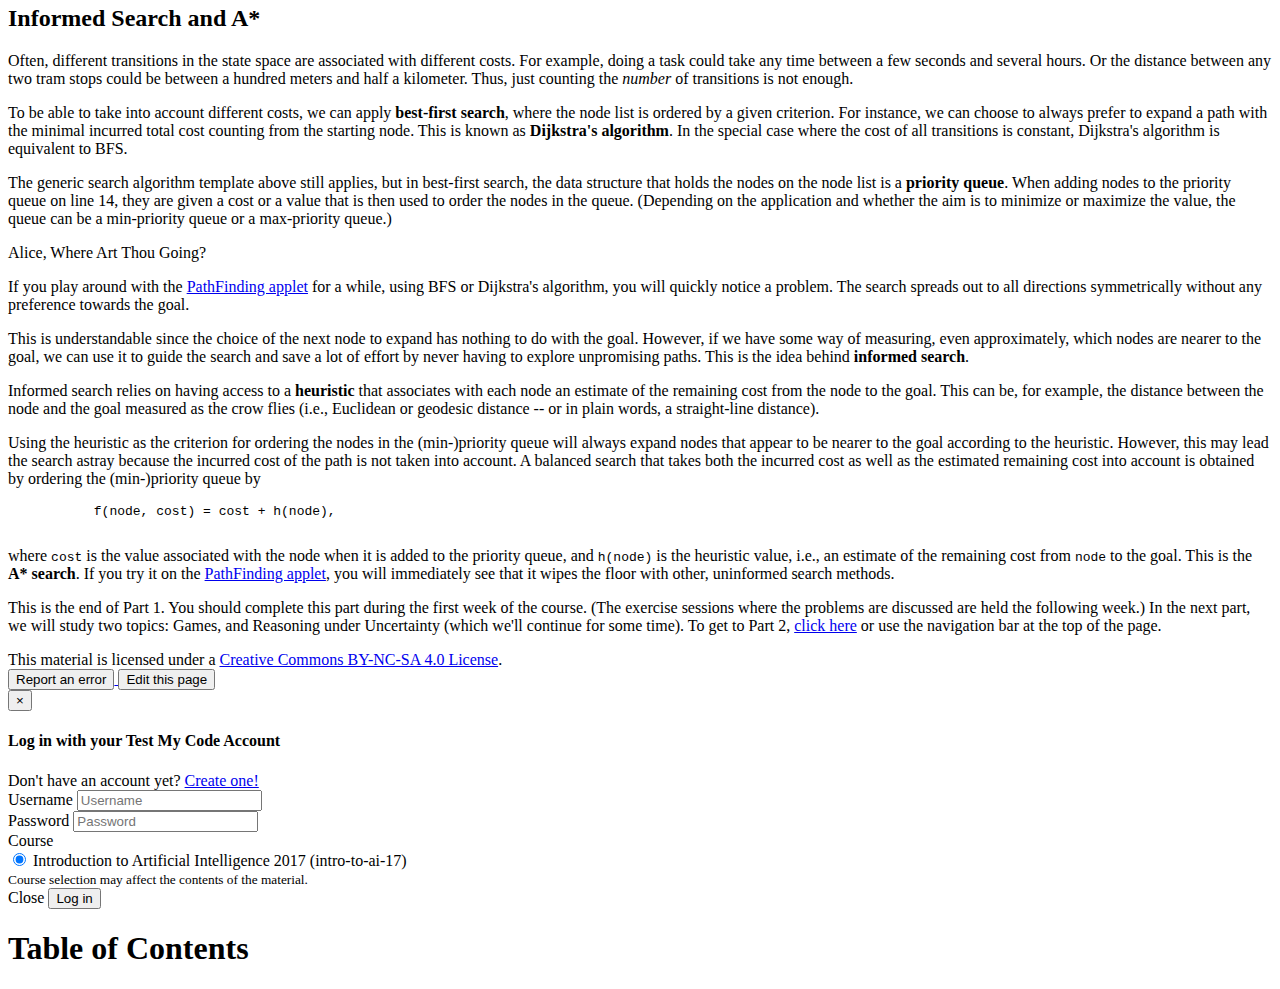
==== commit 23946aca: "Update: started Part 6" ====
--- a/part1/index.html
+++ b/part1/index.html
@@ -50,6 +50,18 @@
       <li class="nav-item ">
         <a href="../part2/" class="nav-link" onclick="ga('send', 'event', 'navigation_topic_link', 'click', '#&lt;Middleman::Sitemap::Resource path=part2.html&gt;')">Part 2</a>
       </li>
+      <li class="nav-item ">
+        <a href="../part3/" class="nav-link" onclick="ga('send', 'event', 'navigation_topic_link', 'click', '#&lt;Middleman::Sitemap::Resource path=part3.html&gt;')">Part 3</a>
+      </li>
+      <li class="nav-item ">
+        <a href="../part4/" class="nav-link" onclick="ga('send', 'event', 'navigation_topic_link', 'click', '#&lt;Middleman::Sitemap::Resource path=part4.html&gt;')">Part 4</a>
+      </li>
+      <li class="nav-item ">
+        <a href="../part5/" class="nav-link" onclick="ga('send', 'event', 'navigation_topic_link', 'click', '#&lt;Middleman::Sitemap::Resource path=part5.html&gt;')">Part 5</a>
+      </li>
+      <li class="nav-item ">
+        <a href="../part6/" class="nav-link" onclick="ga('send', 'event', 'navigation_topic_link', 'click', '#&lt;Middleman::Sitemap::Resource path=part6.html&gt;')">Part 6</a>
+      </li>
   </ul>
 
   <div class="float-xs-right navbar__buttons">
@@ -91,6 +103,9 @@
 
 
           
+You can find the lecture slides for this part on the <a href="https://courses.helsinki.fi/DATA15001/119123276">course homepage</a>
+under Materials.
+
 <h1 class="material-heading">
     What is AI?
 
@@ -1193,7 +1208,7 @@
       window.SD_SHOW_SURVEY = ['part6', 'part7'].indexOf(window.location.pathname.replace(/\//g,'')) >= 0;
     </script>
 
-    <script src="../javascripts/scripts-ad1d43f0.js"></script>
+    <script src="../javascripts/scripts-e606b1e7.js"></script>
 
     <script src="https://use.fontawesome.com/ed2f73836b.js"></script>
 
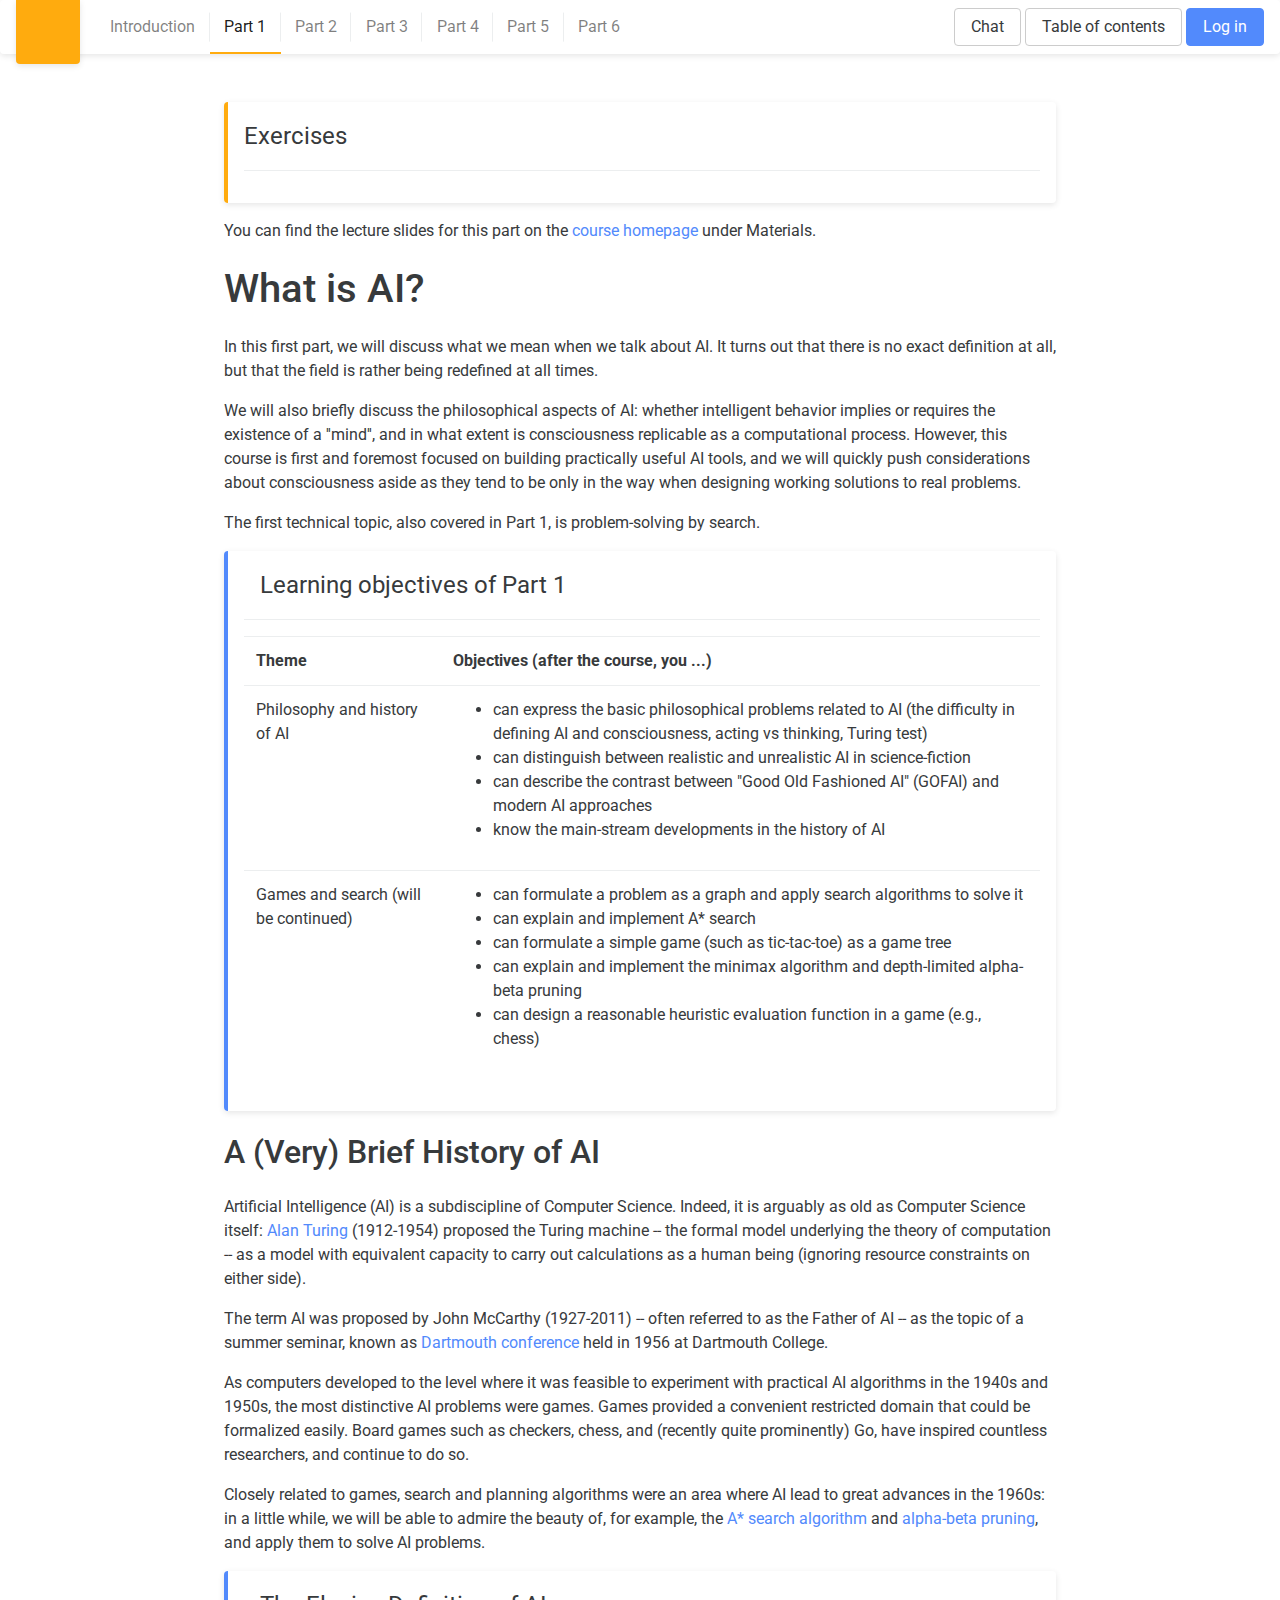
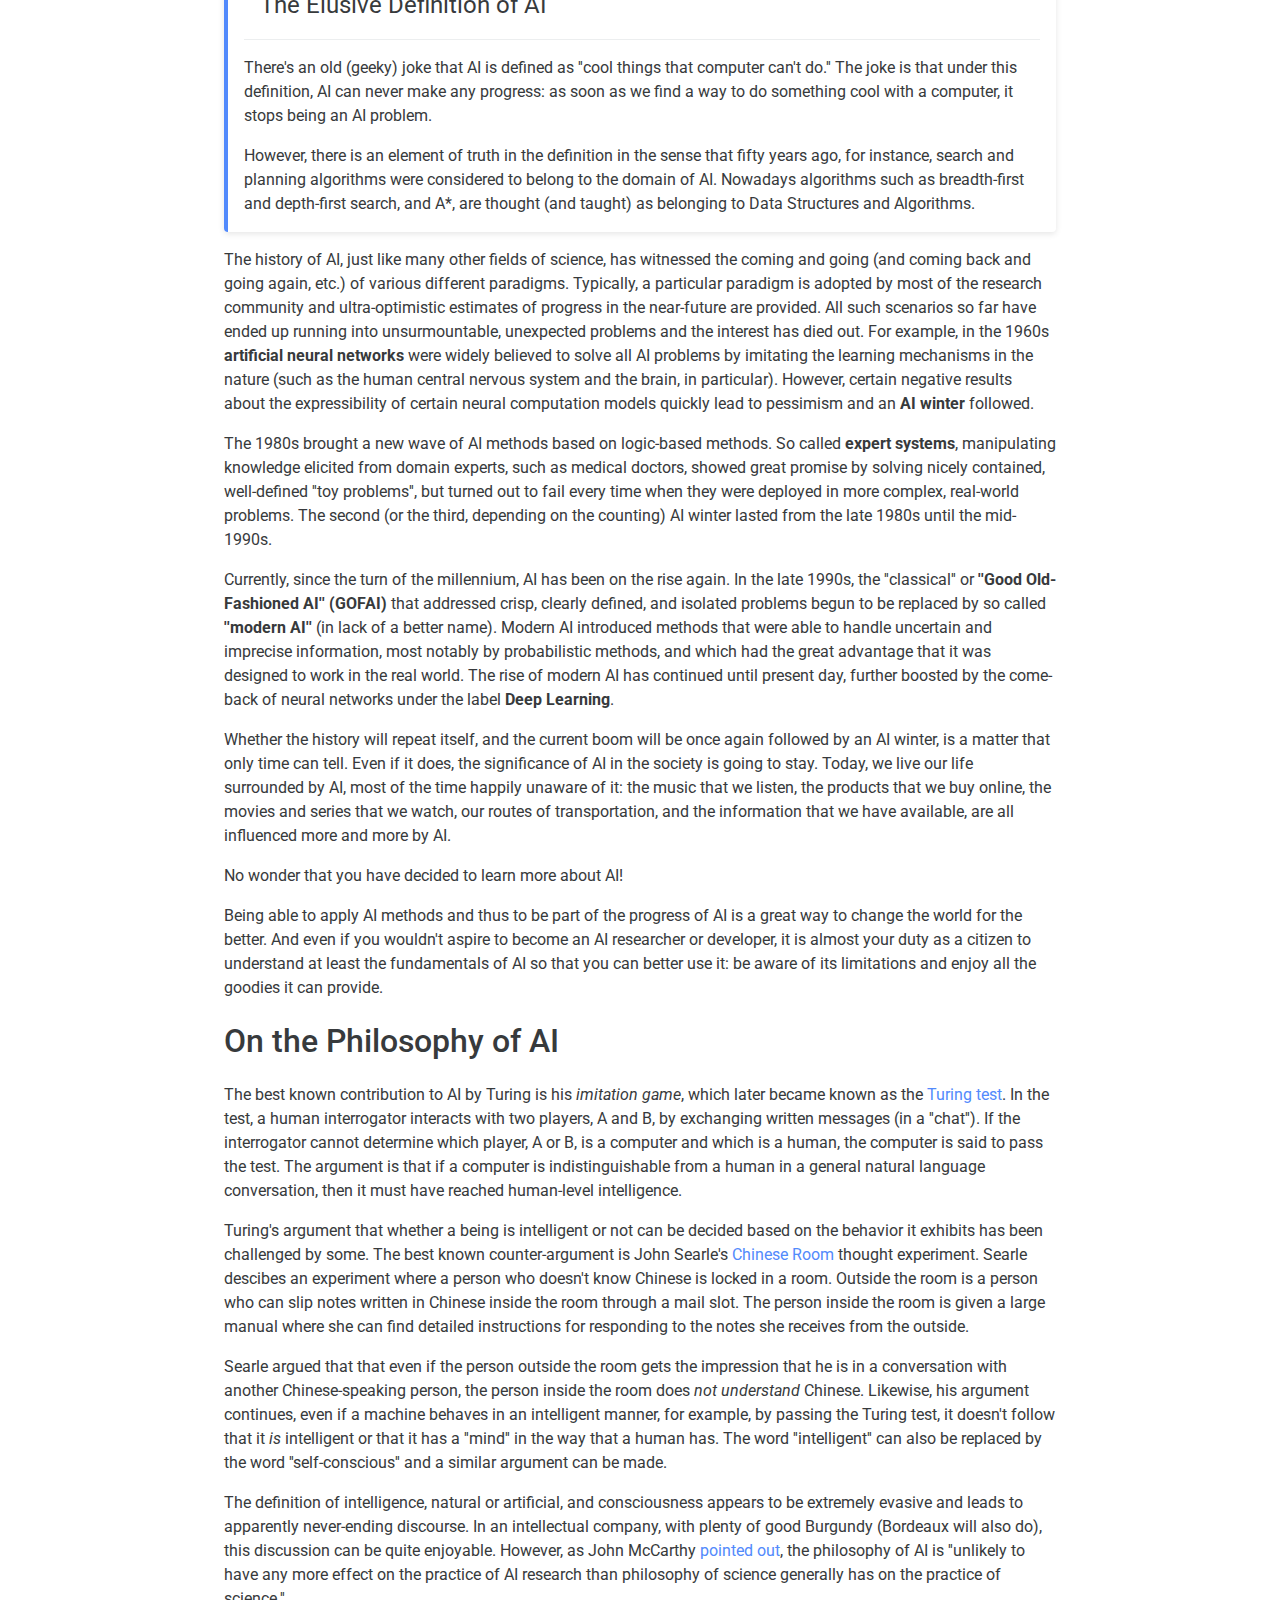
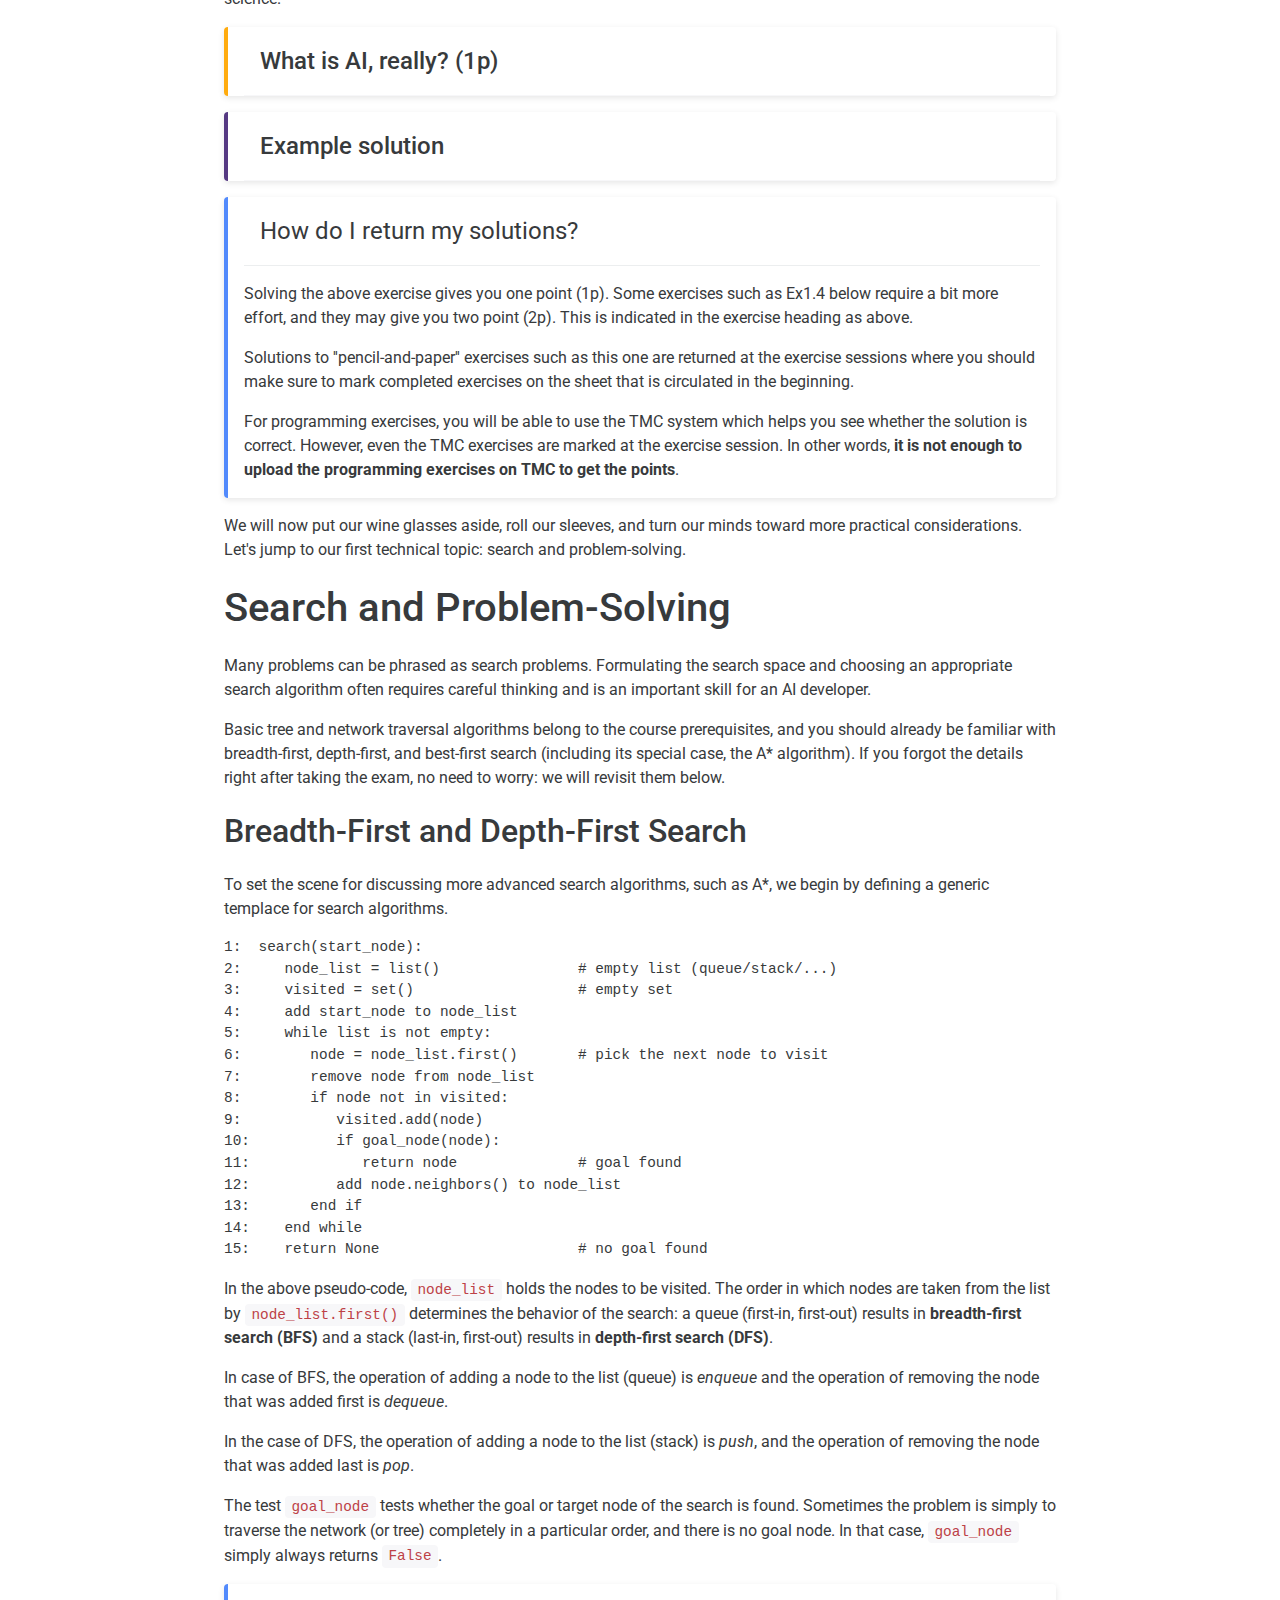
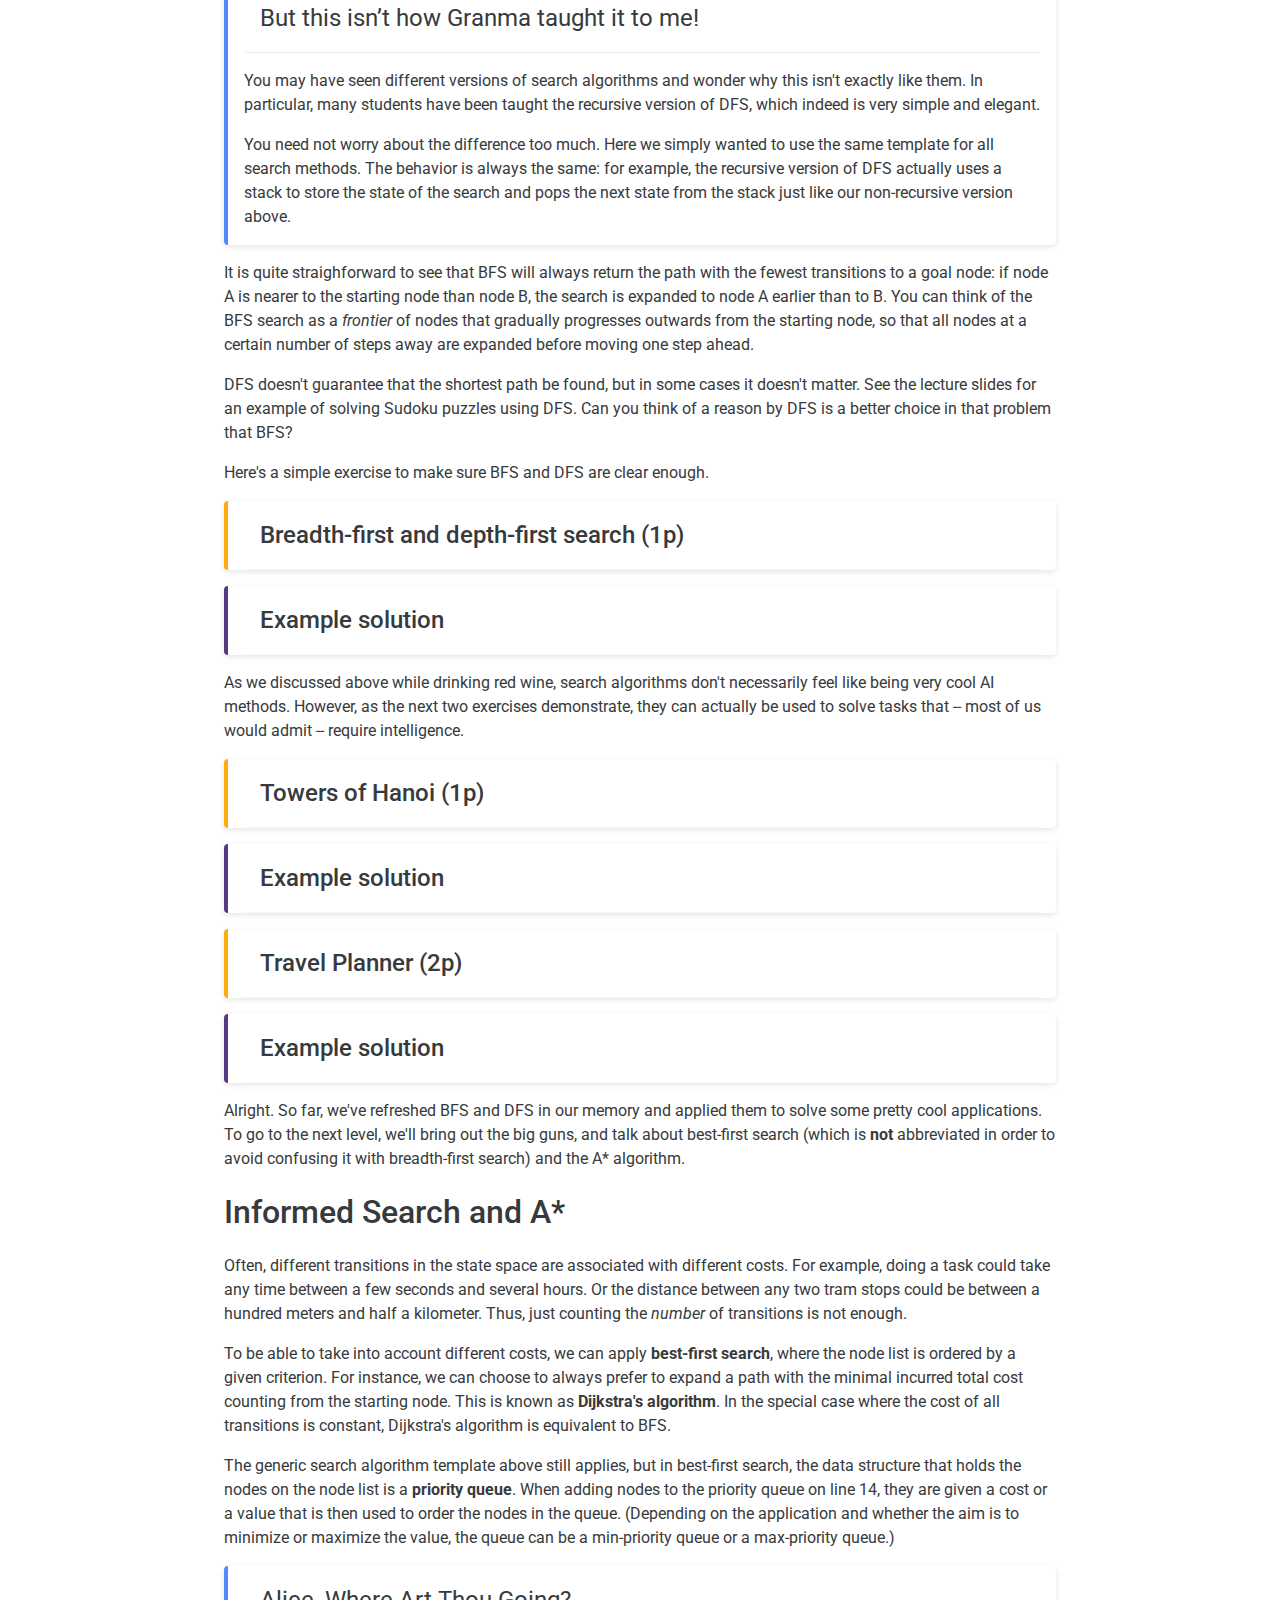
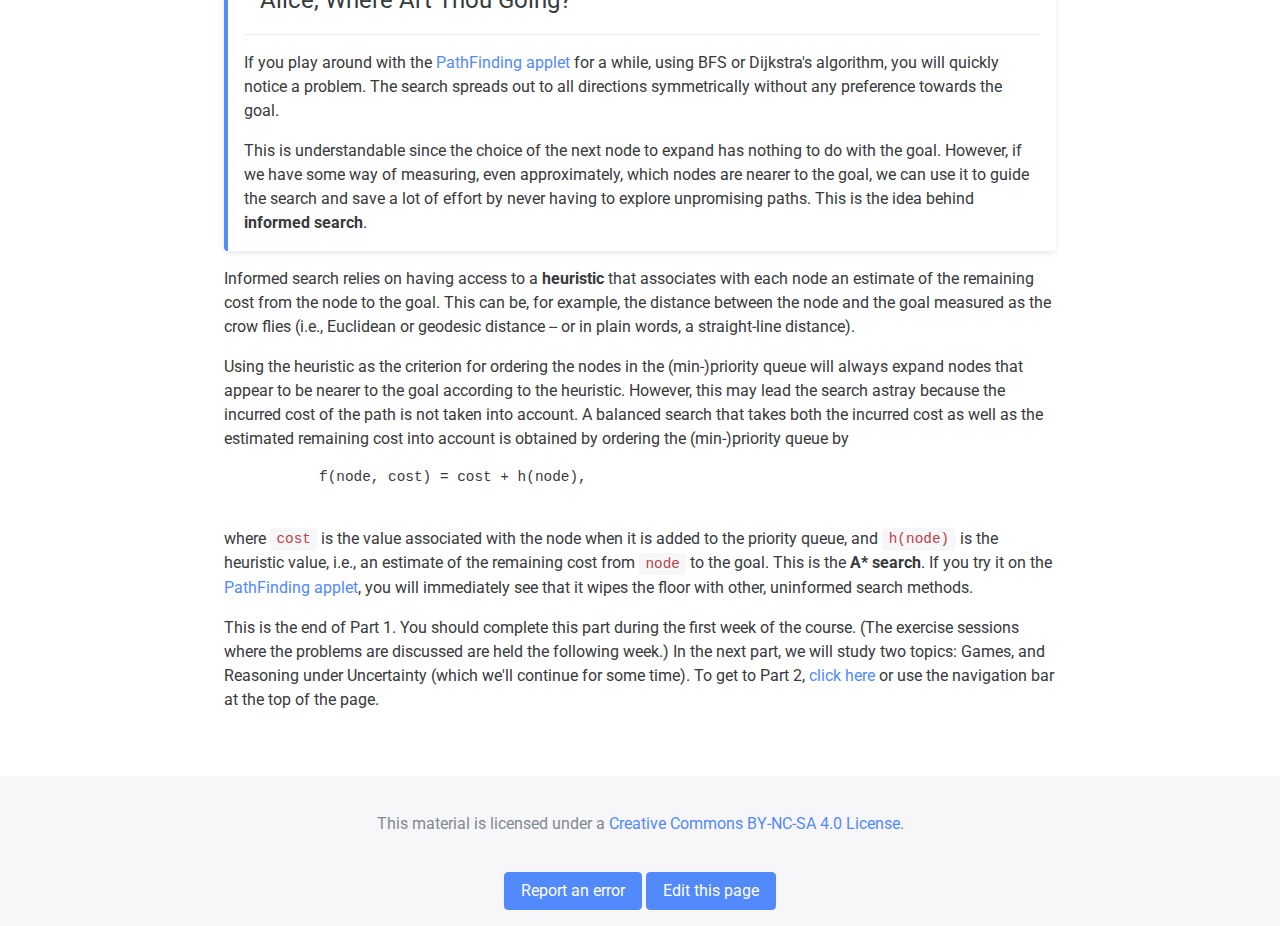
==== commit ff21fb75: "Update: Research-agreement" ====
--- a/part1/index.html
+++ b/part1/index.html
@@ -7,14 +7,11 @@
 
     <link href="https://fonts.googleapis.com/css?family=Roboto" rel="stylesheet">
 
-    <link href="../stylesheets/styles-8493e20a.css" rel="stylesheet" />
+    <link href="../stylesheets/styles-5c286989.css" rel="stylesheet" />
 
     <link rel="stylesheet" href="//cdnjs.cloudflare.com/ajax/libs/highlight.js/9.7.0/styles/xcode.min.css">
 
     <link rel="stylesheet" type="text/css" href="//cdnjs.cloudflare.com/ajax/libs/cookieconsent2/3.0.1/cookieconsent.min.css" />
-
-    <link rel="stylesheet" href="//2017-ohjelmointi.github.io/cdn/code-states-visualizer.css" />
-    <link rel="stylesheet" href="https://materiaalit.github.io/typonator-cdn/app.css" />
 
       <script>
   (function(i,s,o,g,r,a,m){i['GoogleAnalyticsObject']=r;i[r]=i[r]||function(){
@@ -22,6 +19,7 @@
   m=s.getElementsByTagName(o)[0];a.async=1;a.src=g;m.parentNode.insertBefore(a,m)
   })(window,document,'script','https://www.google-analytics.com/analytics.js','ga');
   ga('create', 'UA-47575342-7', 'auto');
+  ga('set', 'anonymizeIp', true);
   ga('send', 'pageview');
 </script>
 
@@ -1195,7 +1193,7 @@
   window._QUIZNATOR_ENABLED = true;
 </script>
 
-<script src="https://quiznator.herokuapp.com/javascripts/plugin-loader.min.js"></script>
+<script src="https://quiznator.mooc.fi/javascripts/plugin-loader.min.js"></script>
 
 
     <script src="https://code.jquery.com/jquery-3.1.1.min.js"
@@ -1208,7 +1206,7 @@
       window.SD_SHOW_SURVEY = ['part6', 'part7'].indexOf(window.location.pathname.replace(/\//g,'')) >= 0;
     </script>
 
-    <script src="../javascripts/scripts-e606b1e7.js"></script>
+    <script src="../javascripts/scripts-8328c41e.js"></script>
 
     <script src="https://use.fontawesome.com/ed2f73836b.js"></script>
 
@@ -1220,14 +1218,5 @@
     <script src='//cdnjs.cloudflare.com/ajax/libs/diff_match_patch/20121119/diff_match_patch.js'></script>
 
     <script>window.cookieconsent.initialise({"palette":{"popup":{"background":"#000"},"button":{"background":"#f1d600"}}});</script>
-
-    <script src='//2017-ohjelmointi.github.io/cdn/code-states-visualizer.js'></script>
-    <script src='https://materiaalit.github.io/typonator-cdn/app.js'></script>
-    <script>
-      document.addEventListener("DOMContentLoaded", function() {
-        window.initCodeStatesVisualizer();
-        window.initTyponator();
-      });
-    </script>
   </body>
 </html>
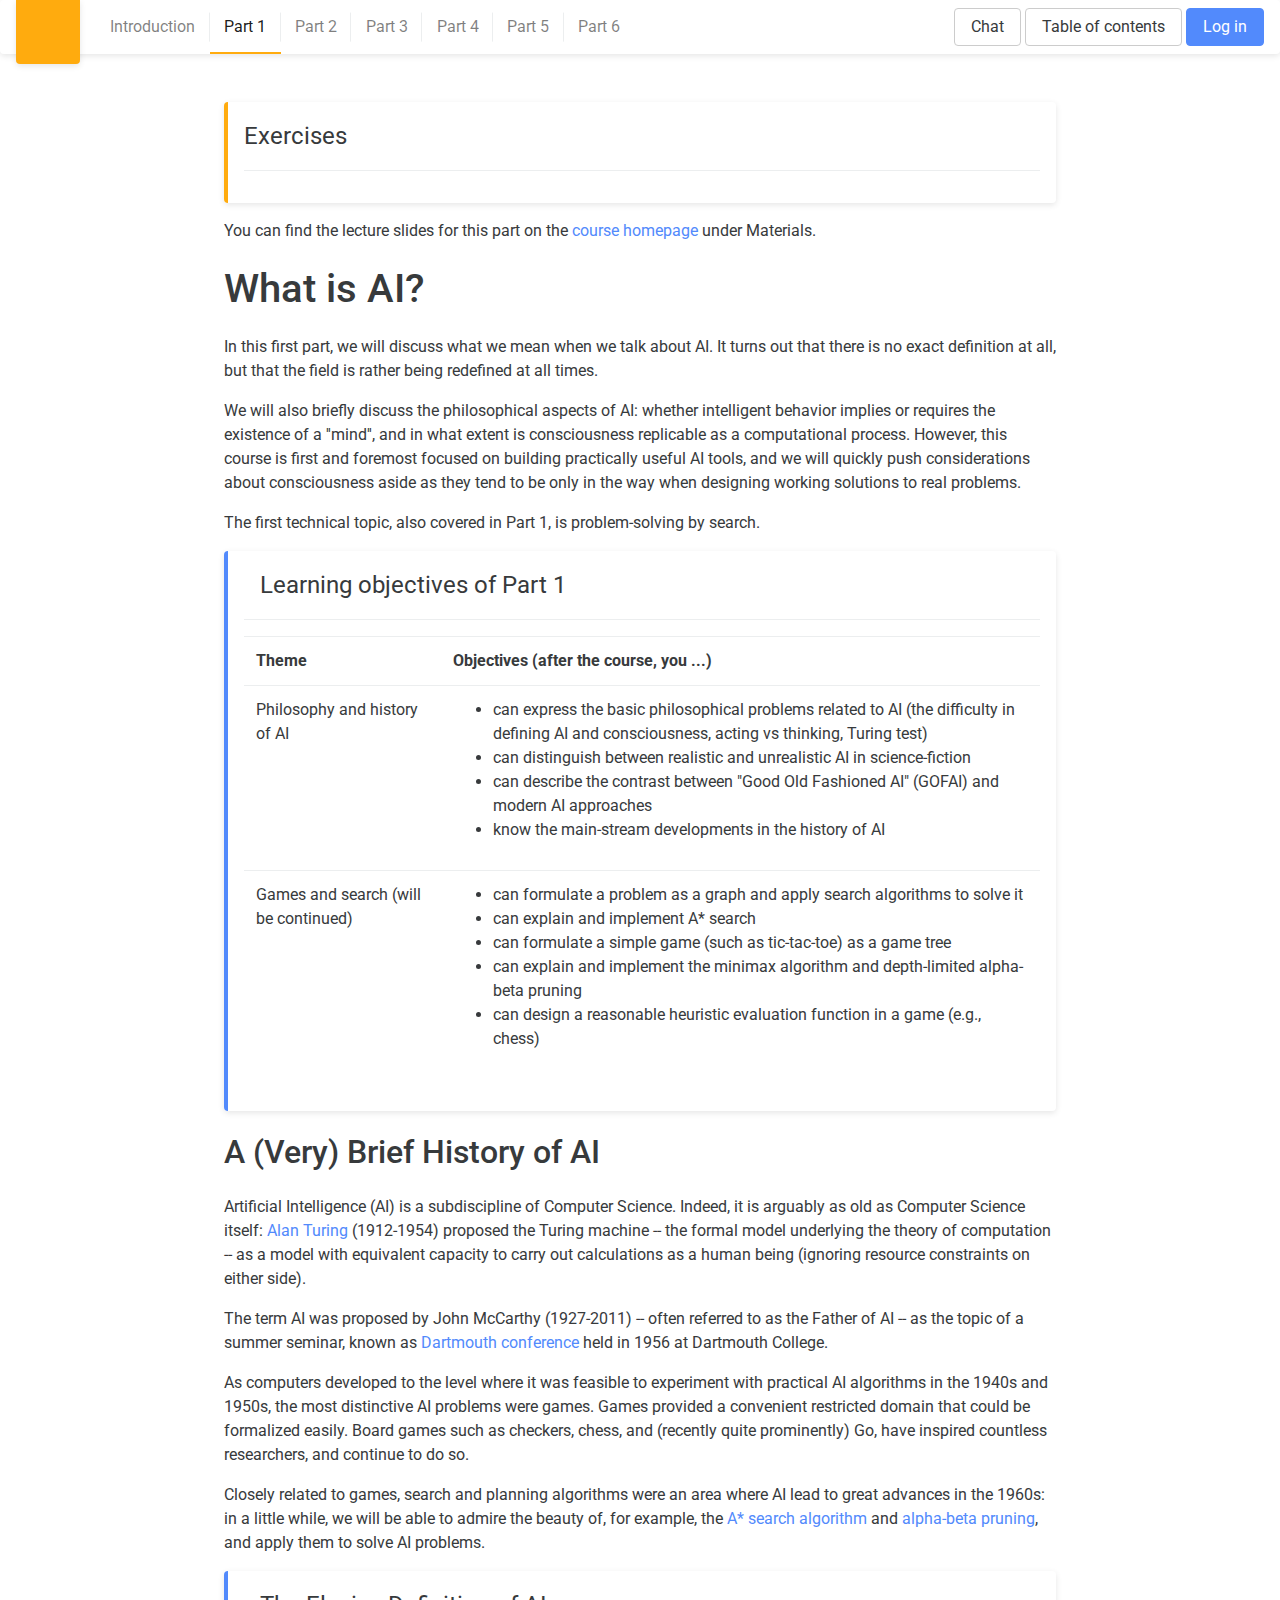
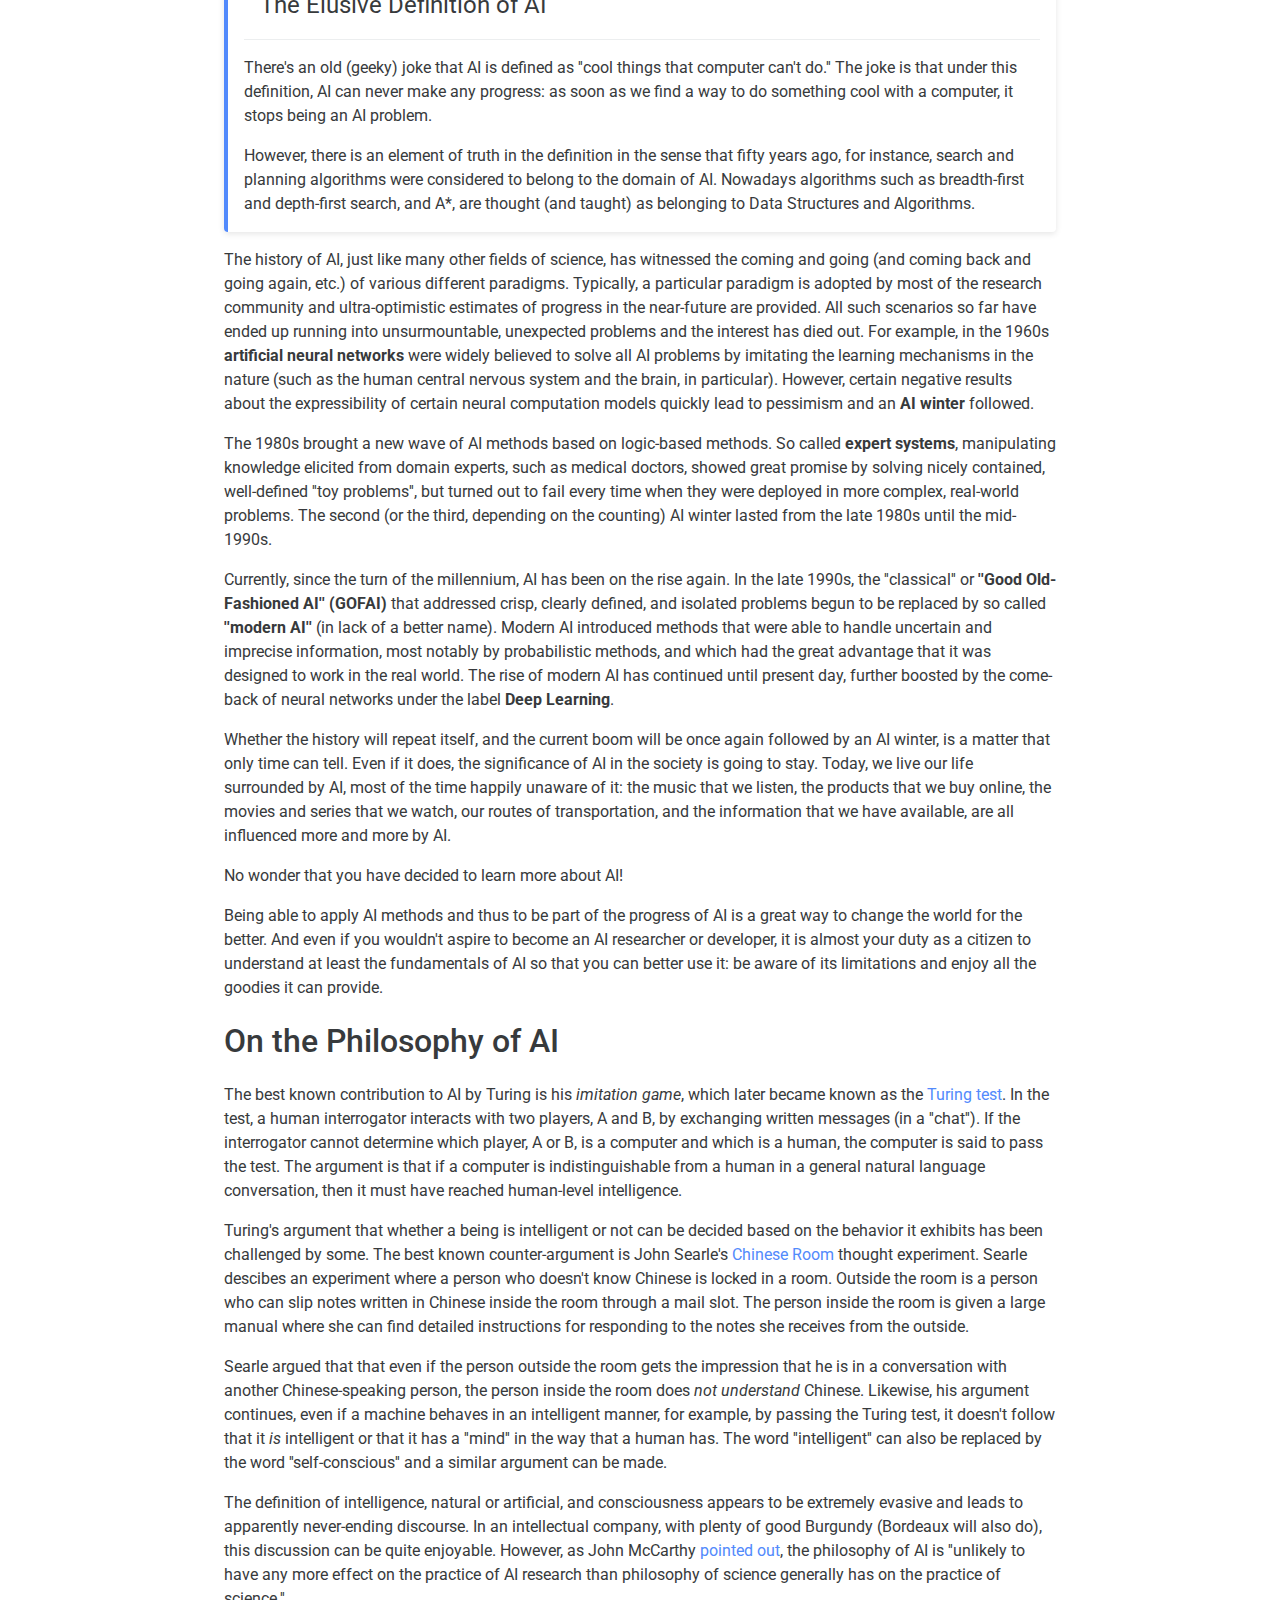
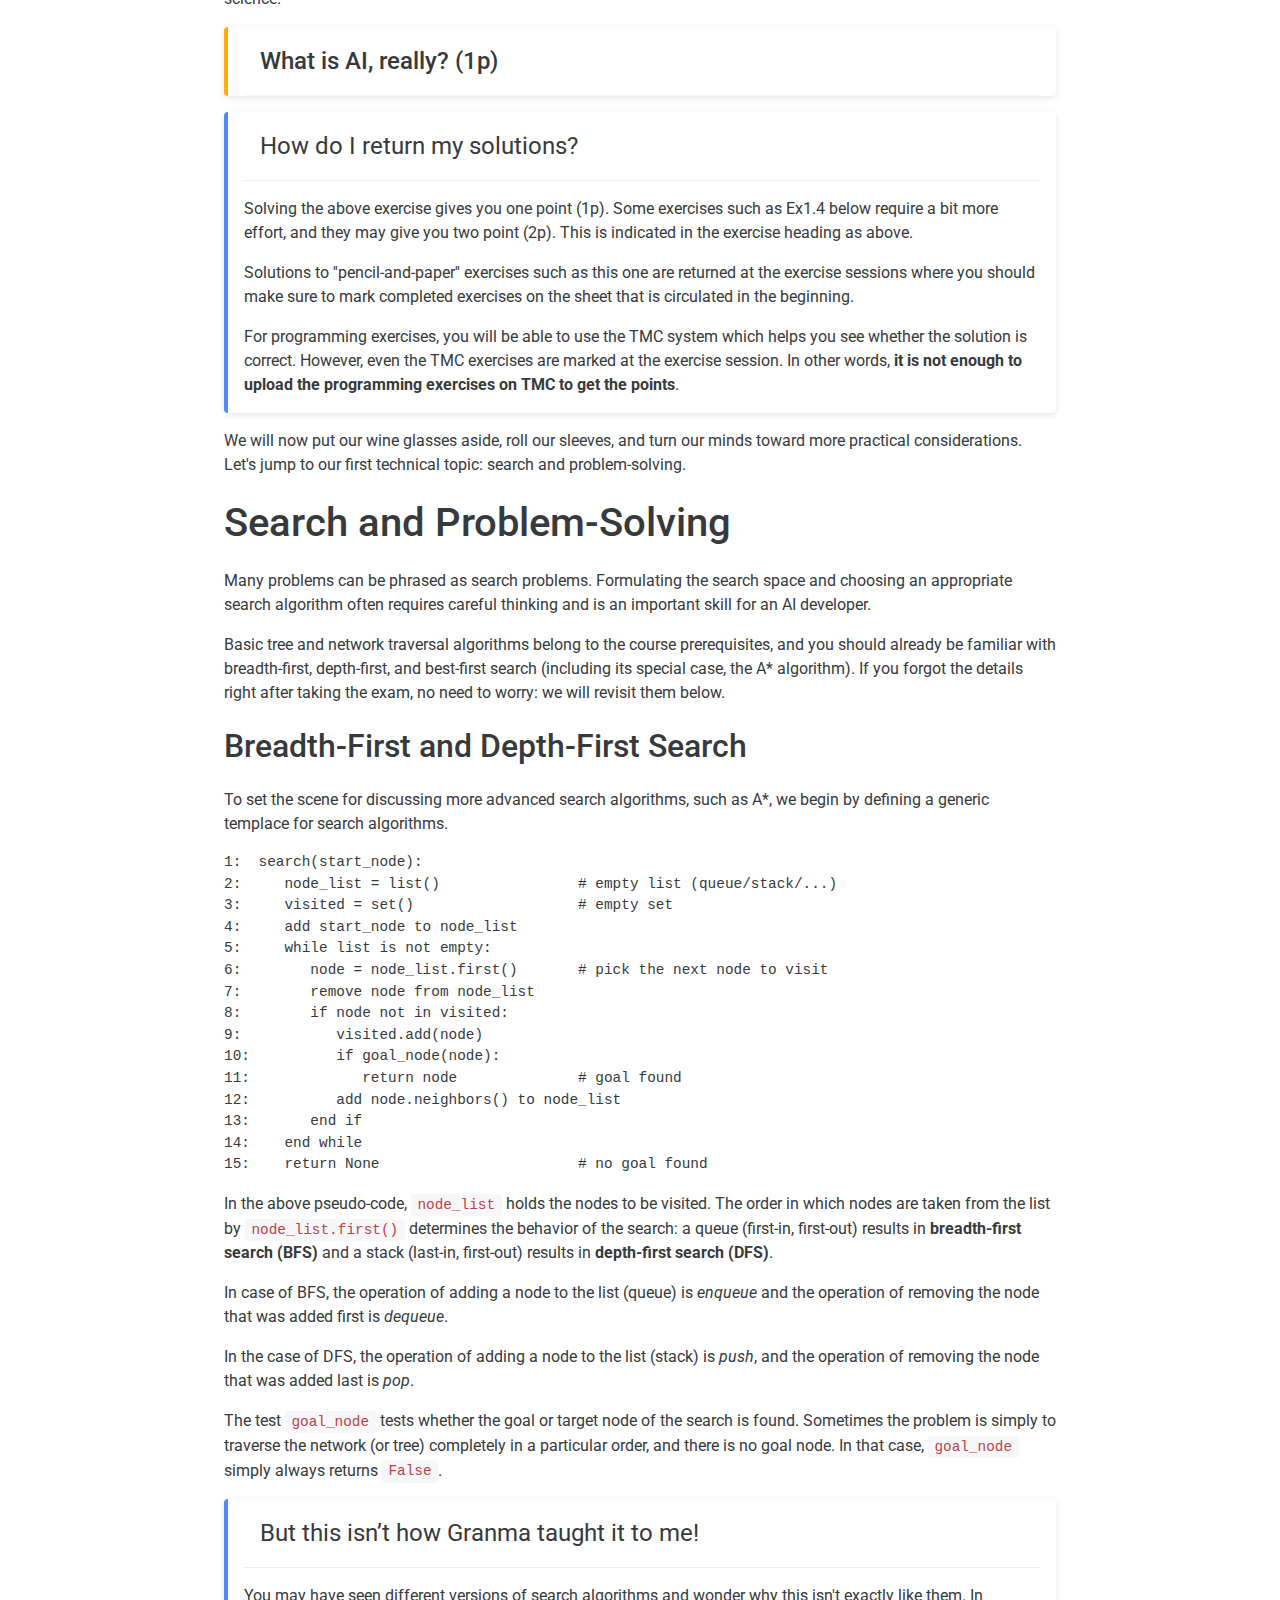
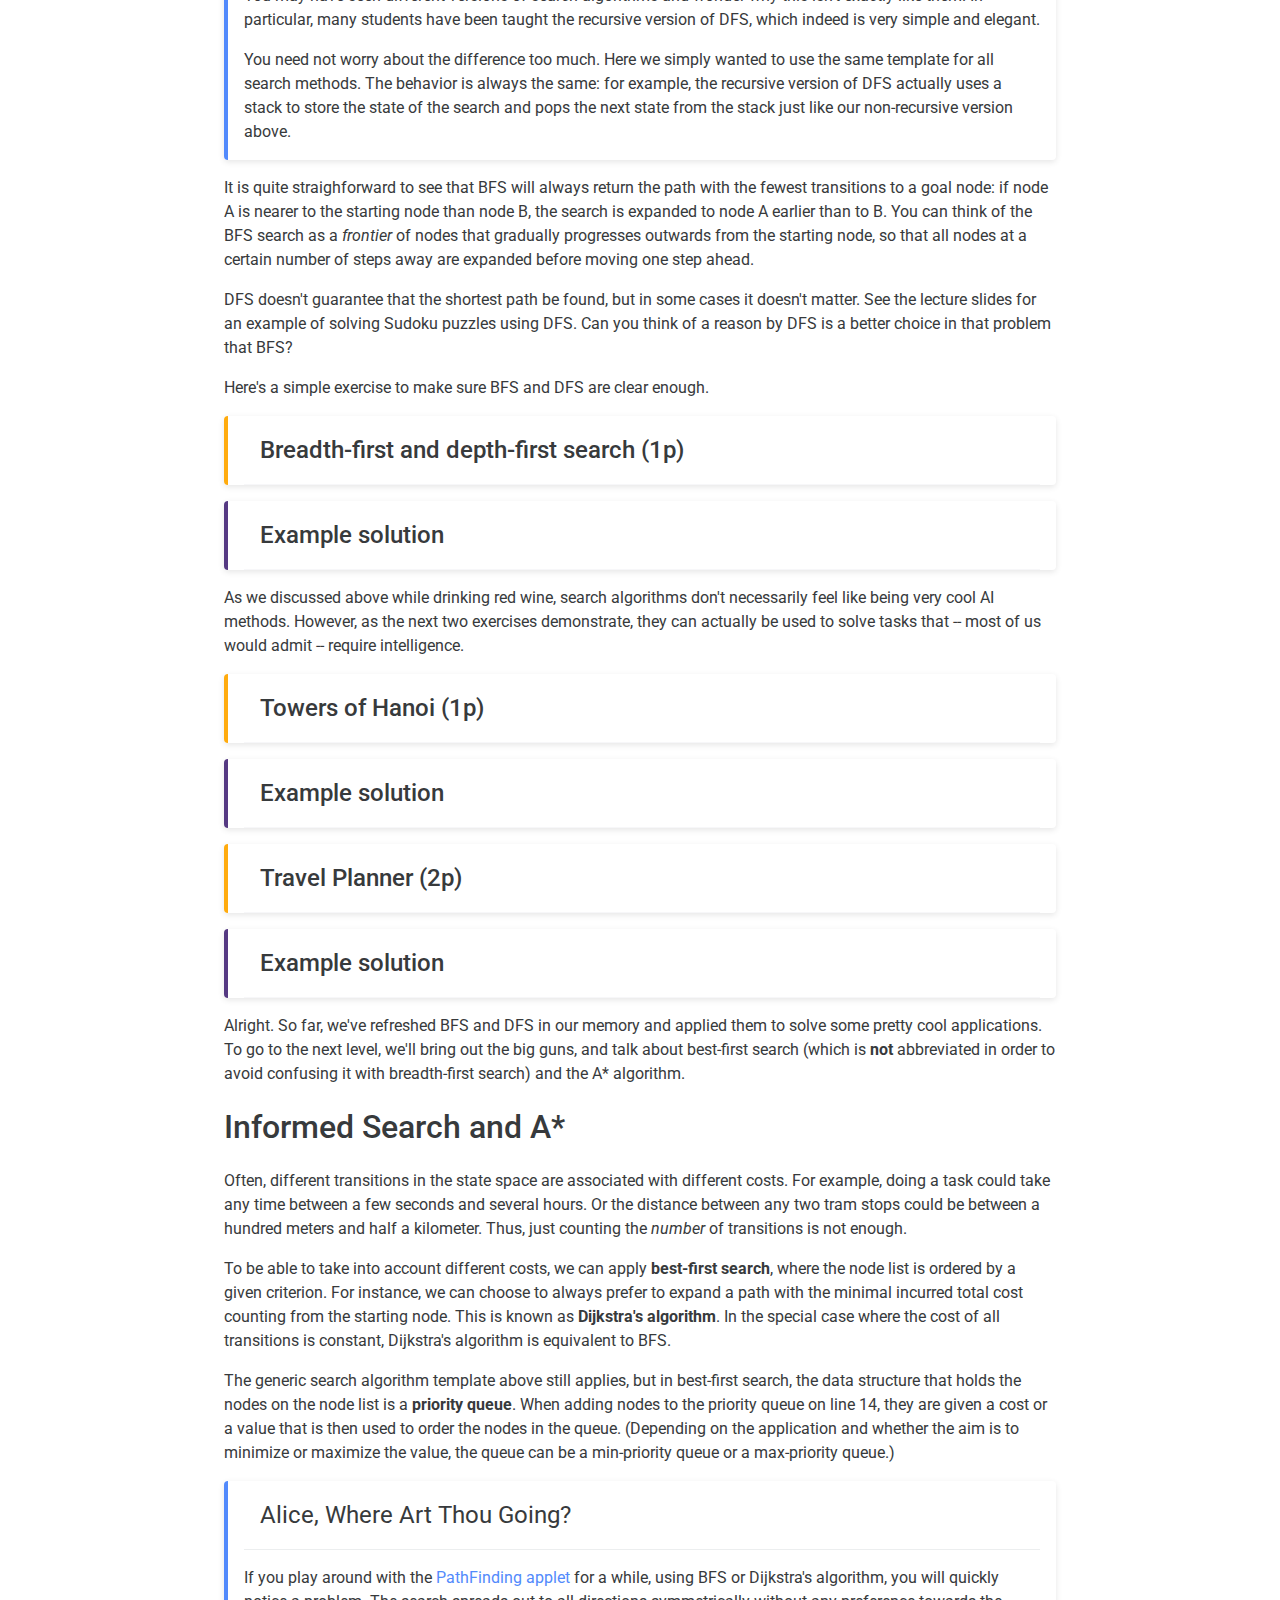
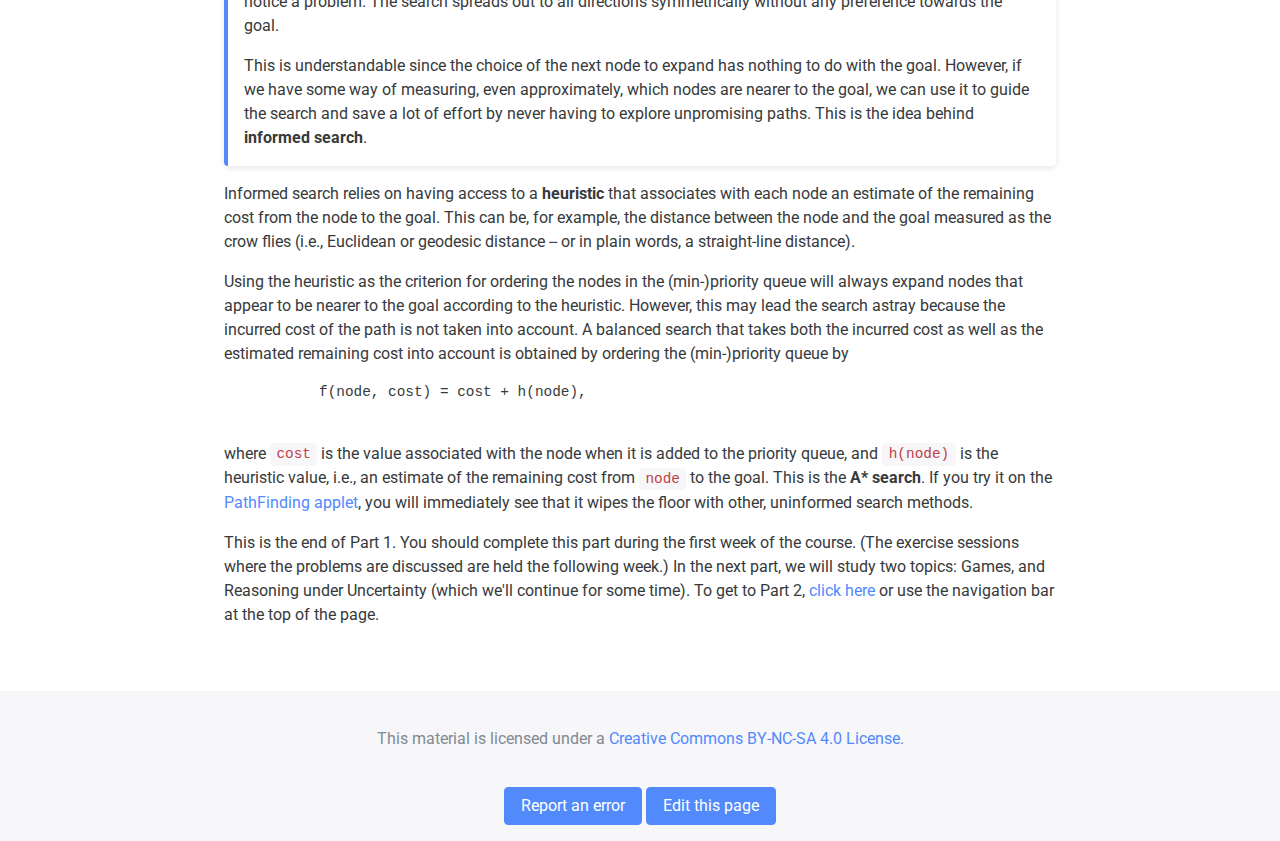
==== commit d33f4743: "Update: hiding example solution Ex1" ====
--- a/part1/index.html
+++ b/part1/index.html
@@ -7,7 +7,7 @@
 
     <link href="https://fonts.googleapis.com/css?family=Roboto" rel="stylesheet">
 
-    <link href="../stylesheets/styles-5c286989.css" rel="stylesheet" />
+    <link href="../stylesheets/styles-b17821ab.css" rel="stylesheet" />
 
     <link rel="stylesheet" href="//cdnjs.cloudflare.com/ajax/libs/highlight.js/9.7.0/styles/xcode.min.css">
 
@@ -423,7 +423,7 @@
   </div>
 </div>
 
-
+<!--
 <div class="solution" data-target='collapse'>
   <div class="solution__header">
     <a data-toggle="collapse" class="solution__toggle">
@@ -493,6 +493,7 @@
     </div>
   </div>
 </div>
+-->
 
 <div class="hint">
   <div class="hint__header">
@@ -1206,7 +1207,7 @@
       window.SD_SHOW_SURVEY = ['part6', 'part7'].indexOf(window.location.pathname.replace(/\//g,'')) >= 0;
     </script>
 
-    <script src="../javascripts/scripts-8328c41e.js"></script>
+    <script src="../javascripts/scripts-474a801d.js"></script>
 
     <script src="https://use.fontawesome.com/ed2f73836b.js"></script>
 
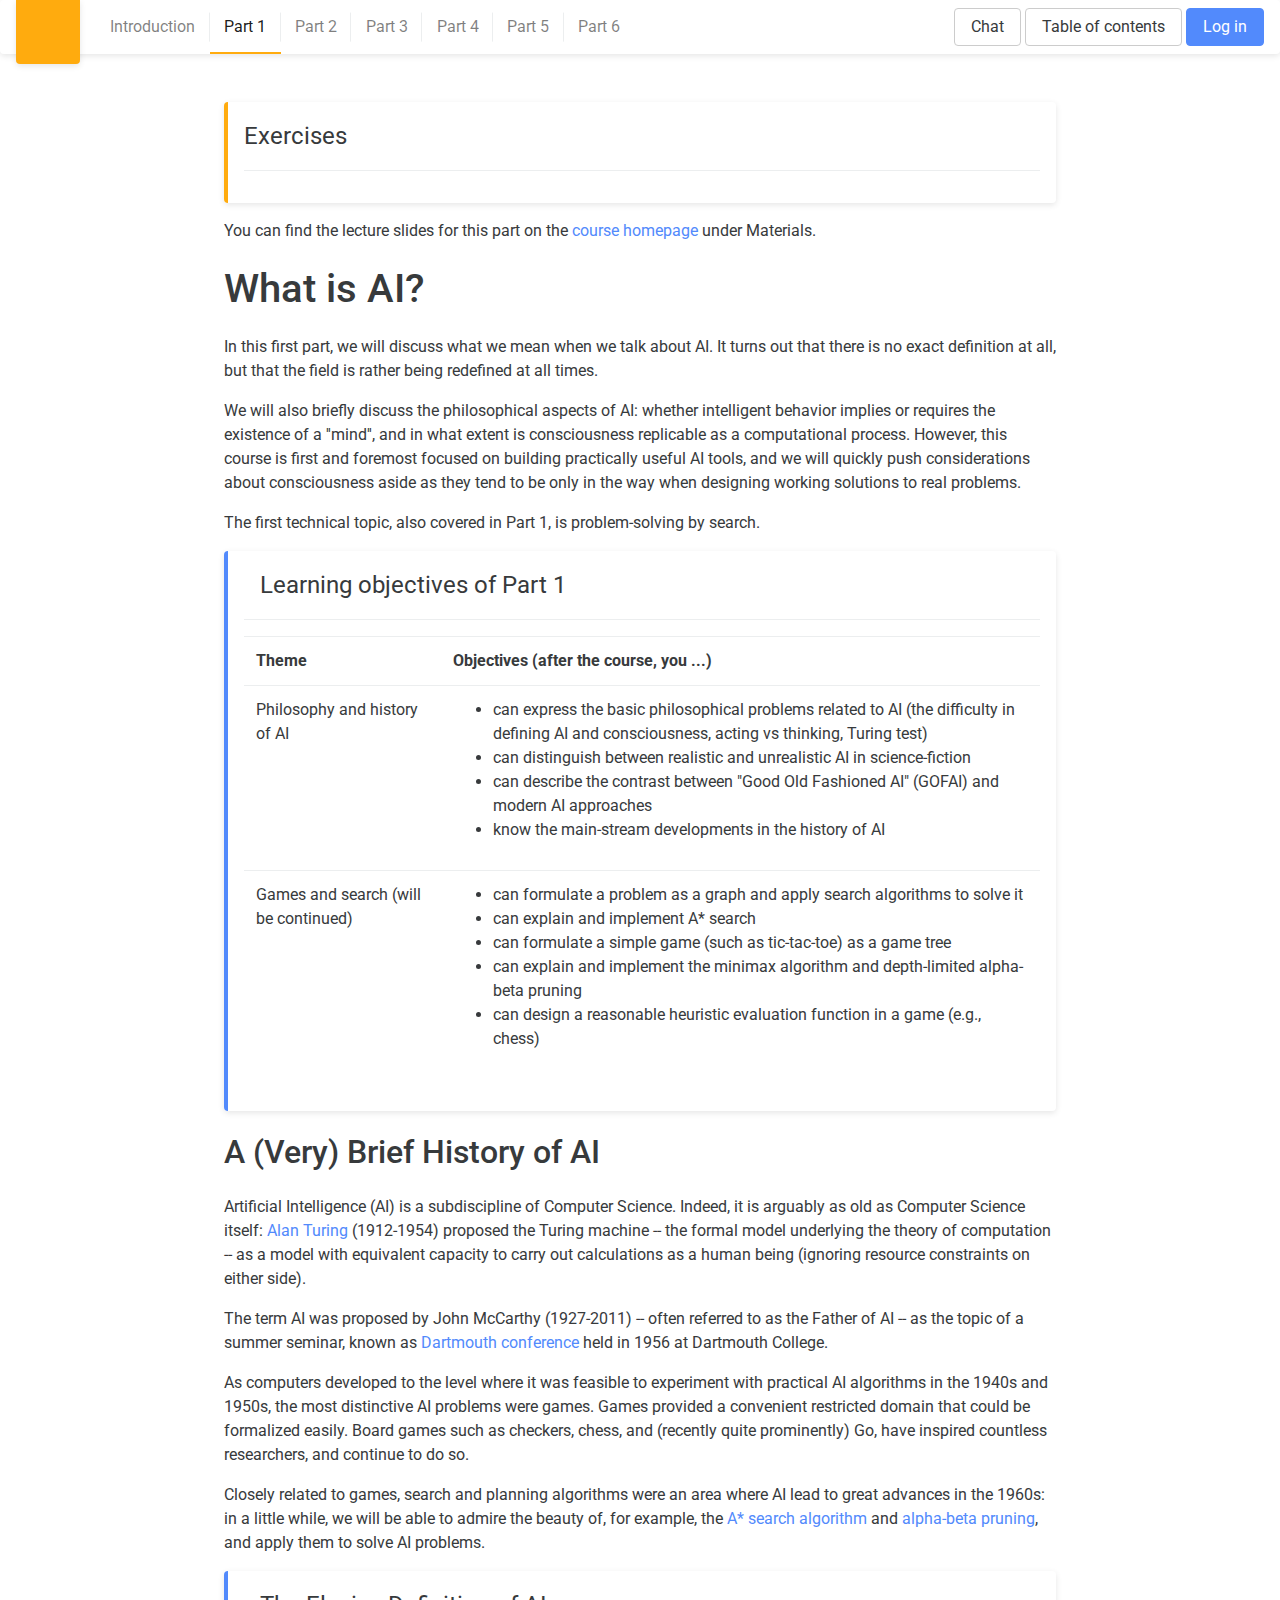
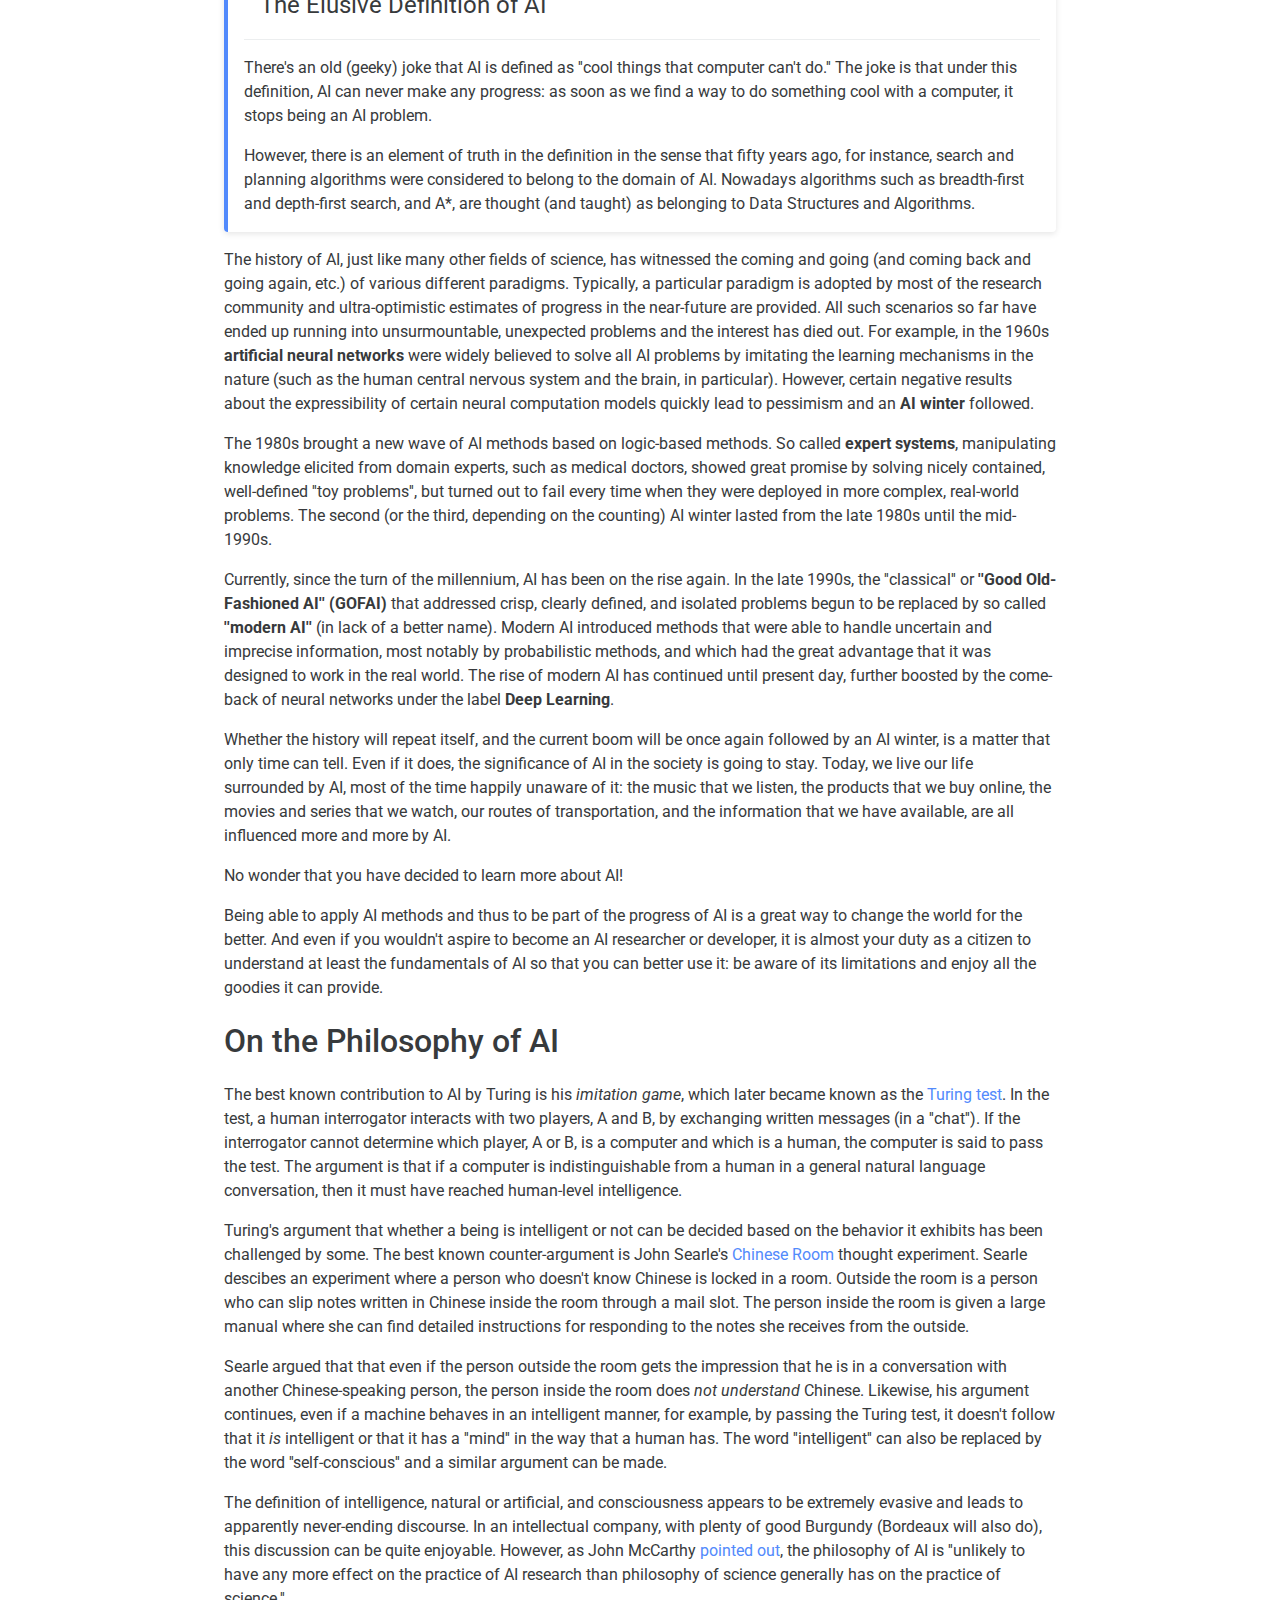
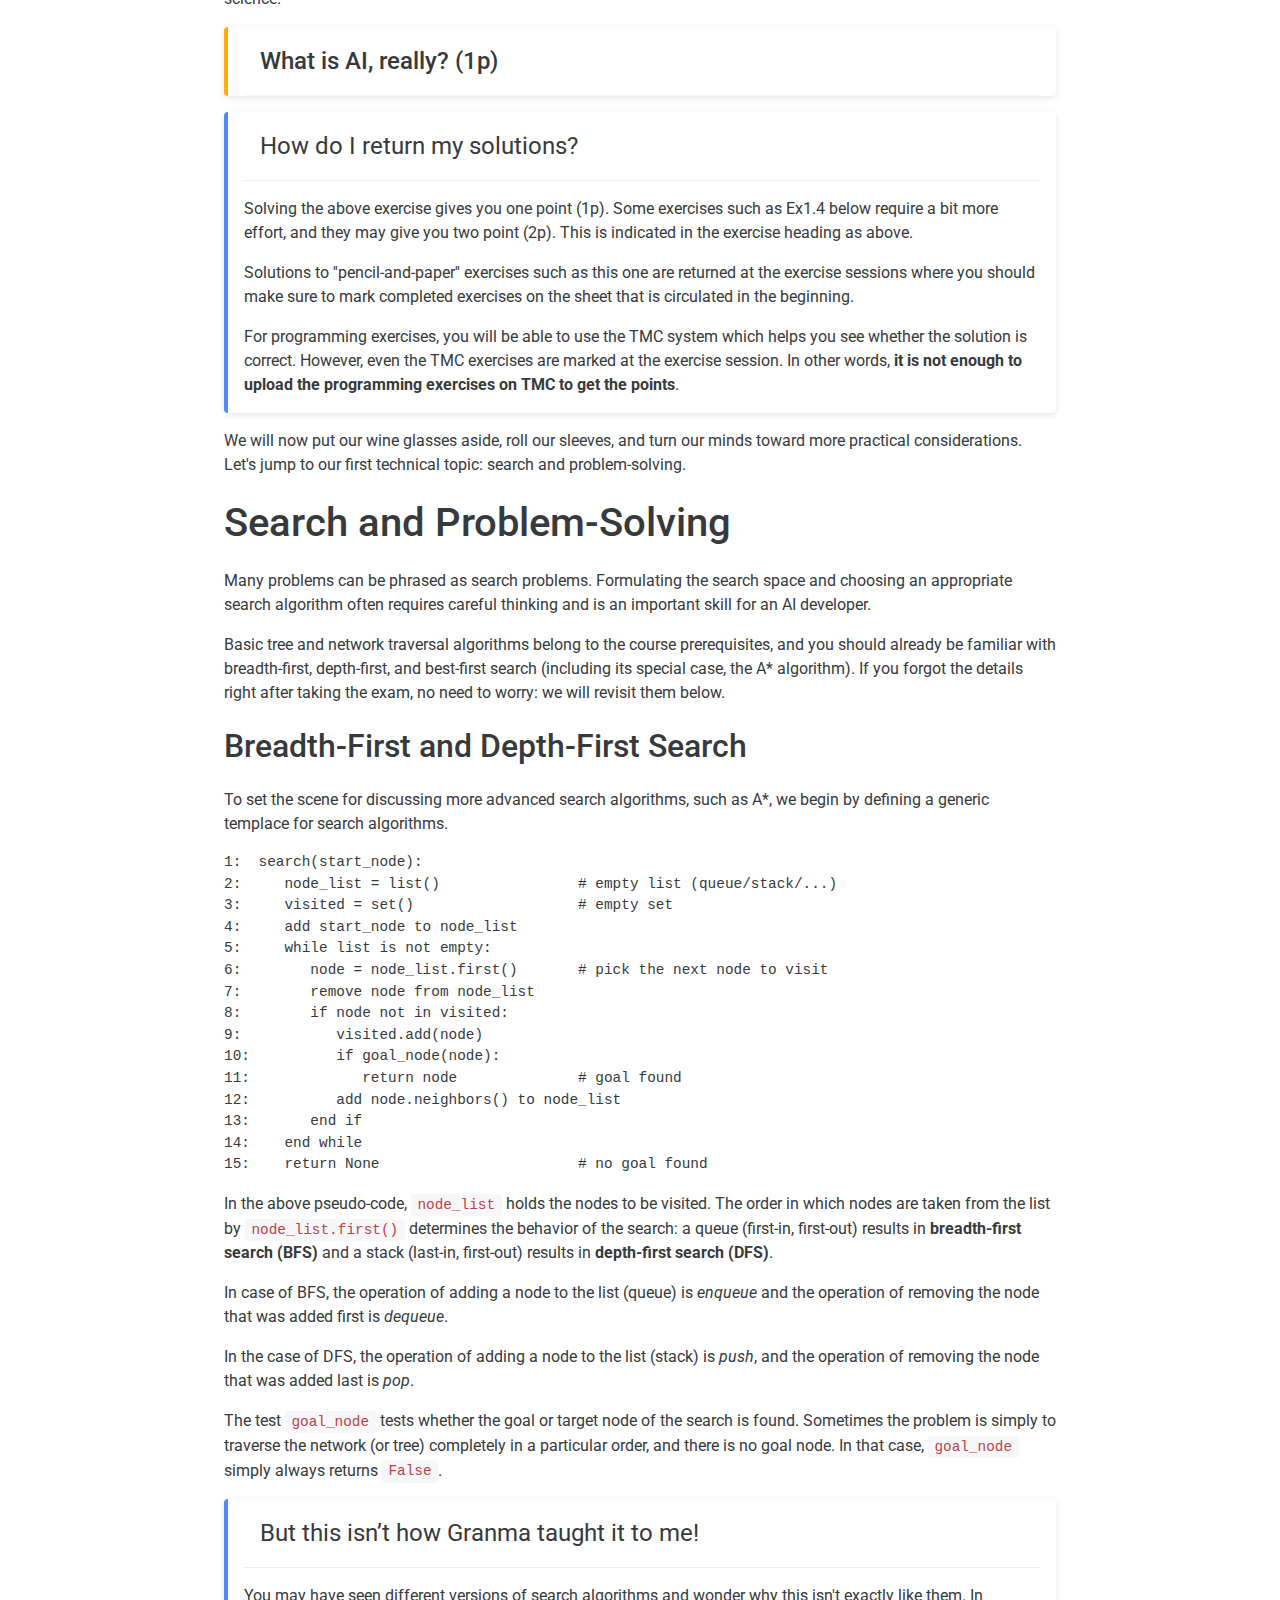
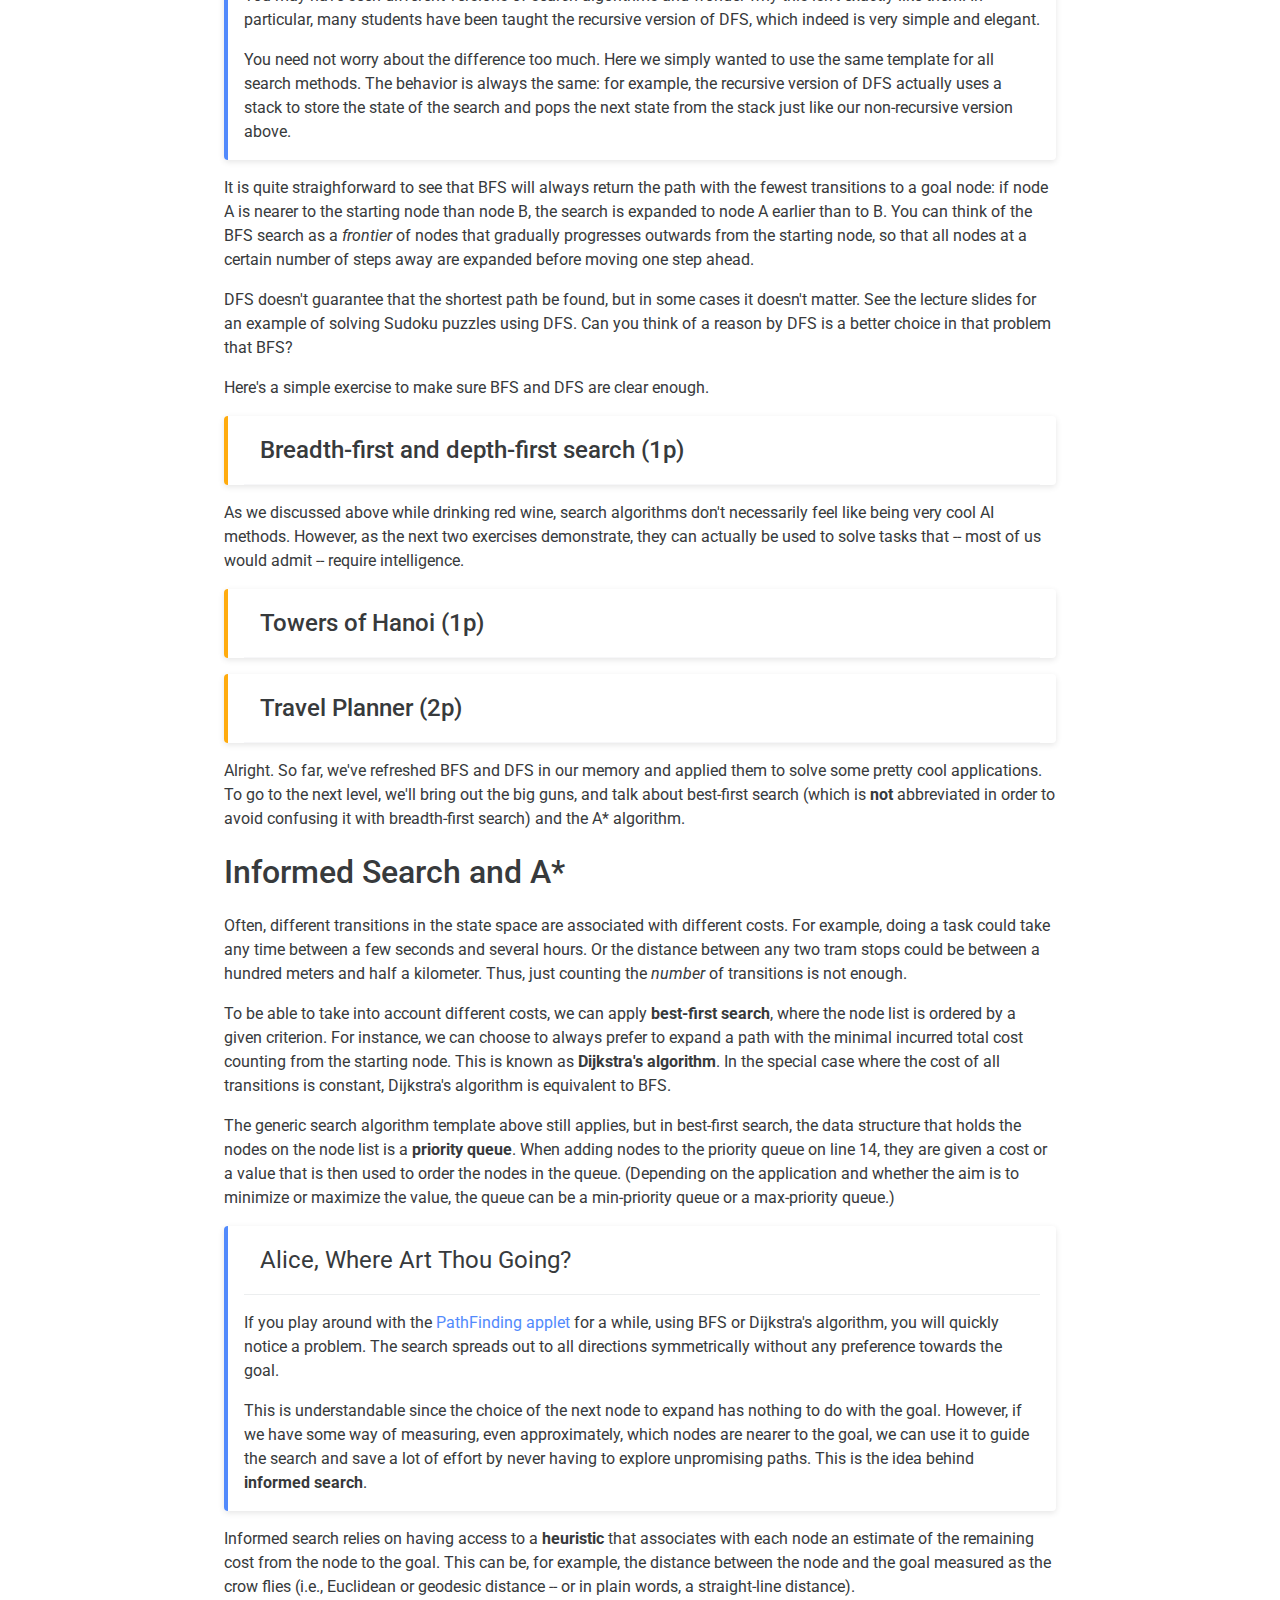
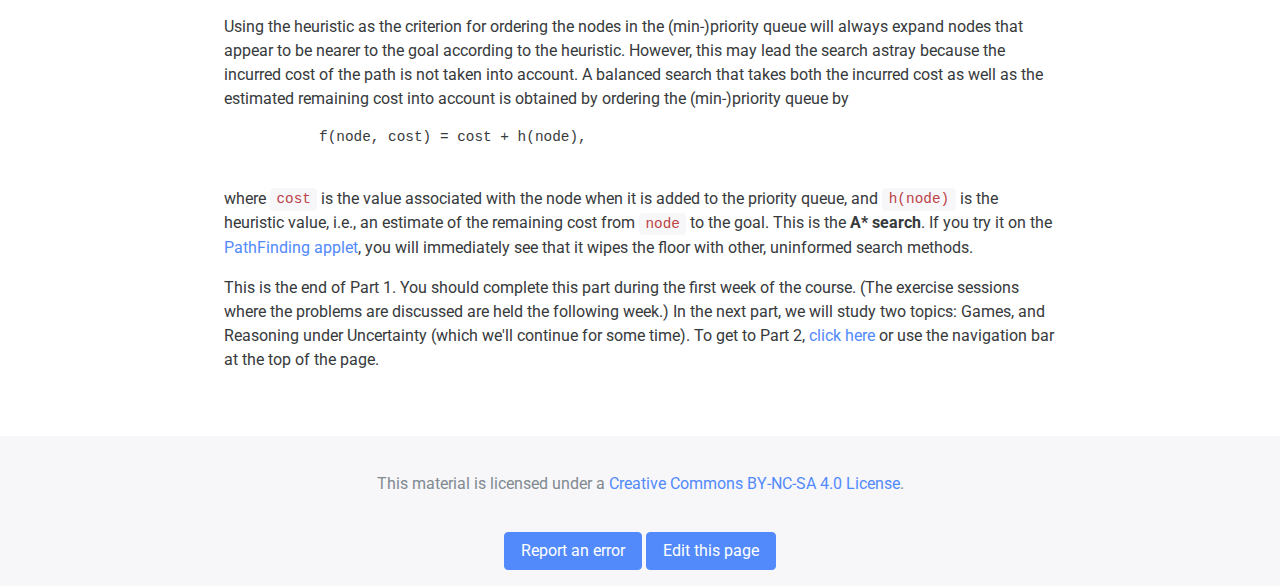
==== commit 2905a2a8: "Update: cleaning up for 2018" ====
--- a/part1/index.html
+++ b/part1/index.html
@@ -423,78 +423,6 @@
   </div>
 </div>
 
-<!--
-<div class="solution" data-target='collapse'>
-  <div class="solution__header">
-    <a data-toggle="collapse" class="solution__toggle">
-      <i class="fa fa-magic solution__icon"></i>
-      <h1 class="solution__heading">Example solution</h1>
-
-      <i class="fa fa-caret-down solution__arrow"></i>
-    </a>
-  </div>
-
-  <div class="collapse">
-    <div class="solution__body">
-      
-<p>
-  Most of the articles tend to be quite technical and focused
-  on a narrow sub-problem.
-</p>
-
-<p>
-  The technical background required often includes maths such as
-  formal logic and probability calculus, and computer science
-  topics such as algorithms and data structures.
-</p>
-
-<p>
-  To take a concrete example, we can take a look at the article
-  <a href="https://www.aaai.org/ocs/index.php/AAAI/AAAI17/paper/viewFile/15001/14466">Polynomial Optimization Methods for Matrix Factorization</a>
-  by P.-W. Wang, C.-L. Li, and J.Z. Kolter, which appeared in the
-  AAAI-17 conference.
-</p>
-
-<p>
-  <ol>
-    <li>
-      The article presents new algorithms for factorizing matrices 
-      (representing big matrices as products of smaller matrices)
-      that are based on certain optimization techniques. Matrix 
-      factorization can be used in various machine learning scenarios.
-      For example, many state-of-the-art recommender systems that
-      predict user ratings of items such as movies or music include
-      matrix factorization as a key component. Improving matrix
-      factorization algorithms will thus eventually lead to better
-      movie and music recommendations.
-    <li>
-      The article is clearly relevant to the course topics
-      (machine learning and recommendation systems in particular).
-    <li>
-      Based on this article alone, AI research would appear to
-      differ only slightly from mathematics research. The emphasis
-      on practical solutions and empirical evaluation is a feature 
-      characteristic to AI and ML research.
-    <li>
-      The paper uses advanced multivariate calculus tools. From an
-      algorithmic point of view, there is actually nothing intricate
-      (basically a few loops), and the maths background is the area
-      where further studies would be required to get the details.
-    <li>
-      The article doesn't mention consciousness or any other
-      "philosophical" issues at all. The problem is clearly 
-      constrained as that of minimizing a function. The progress
-      in AI that this paper makes is quantitative, not 
-      qualitative.
-  </ol>
-</p>
-
-
-    </div>
-  </div>
-</div>
--->
-
 <div class="hint">
   <div class="hint__header">
     <i class="fa fa-info-circle hint__icon"></i>How do I return my solutions?
@@ -687,40 +615,6 @@
   at each step of the search. To ensure that everyone gets the same
   result, let's agree that nodes are added to the list in alphabetical
   order.
-</p>
-
-
-    </div>
-  </div>
-</div>
-
-<div class="solution" data-target='collapse'>
-  <div class="solution__header">
-    <a data-toggle="collapse" class="solution__toggle">
-      <i class="fa fa-magic solution__icon"></i>
-      <h1 class="solution__heading">Example solution</h1>
-
-      <i class="fa fa-caret-down solution__arrow"></i>
-    </a>
-  </div>
-
-  <div class="collapse">
-    <div class="solution__body">
-      
-<p>
-  Here's the traversal order in the format <code>node: [node list]</code>:
-<pre>
-      BFS            DFS
-      a: [b]         a: [b]
-      b: [c,f]       b: [f,c]
-      c: [f,e,i]     f: [g,d,c]
-      f: [e,i,d,g]   g: [h,d,c]
-      e: [i,d,g]     h = goal
-      i: [d,g]
-      d: [g]
-      g: [h]
-      h = goal
-</pre>         
 </p>
 
 
@@ -796,74 +690,6 @@
 
 <p>A bonus exercise: Try to see the symmetry in the state diagram,
   and generalize to <i>n > 3</i> discs.
-</p>
-
-
-    </div>
-  </div>
-</div>
-
-<div class="solution" data-target='collapse'>
-  <div class="solution__header">
-    <a data-toggle="collapse" class="solution__toggle">
-      <i class="fa fa-magic solution__icon"></i>
-      <h1 class="solution__heading">Example solution</h1>
-
-      <i class="fa fa-caret-down solution__arrow"></i>
-    </a>
-  </div>
-
-  <div class="collapse">
-    <div class="solution__body">
-      
-<p>
-  <ol>
-    <li>
-      Here's the state diagram (from <a href="https://en.wikipedia.org/wiki/Tower_of_Hanoi">Wikipedia: Towers of Hanoi</a>):<br><br>
-      <img src="../img/diagrams/880px-Tower_of_Hanoi-3.svg-e071d97d.png" width=62%><br><br>
-      The encoding is such that the first letter in a three-letter
-      sequenceencodes the position of the smallest disk
-      (<code>a</code> = left, <code>b</code> = middle,
-      <code>c</code> = right), the second letter encodes the
-      position of the middle disk, and the third letter encodes the
-      position of the largest disk. Thus, there is a transition from the
-      starting state <code>aaa</code> to states <code>baa</code> and
-      <code>caa</code>, where the smallest disk is move to the middle
-      or the right-most peg respectively.
-    <li>
-      BFS visits the states in the following order:
-      <code>aaa [start], baa, caa, bca, cba, aca, cca, aba, bba,
-	ccb, bbc, acb, bcb, abc, cbc, abb, bab, acc, cac,
-	bbb, cbb, aab, cab, bcc, ccc [goal]</code>.
-      Minor differences are possible due to different ordering of
-      the neighbors of each node.
-    <li>
-      DFS visits the states in the following order:
-      <code>aaa [start], caa, cba, bba, bbc, cbc, cac, bac, bcc, ccc
-	[goal]</code>.
-      Here the order in which the neighbors are considered can have a
-      significant effect on the result. In the worst case, all other
-      nodes are visited before expanding the goal node.
-    <li>
-      <i>a)</i> The path produced by BFS is the one with the least
-      possible transitions, seven. The path produced by DFS, on the
-      other hand, is the same as the sequence of states visited by
-      DFS, which is ten transitions in length.
-      <i>b)</i> BFS visited 25 states altogether while DFS only visited
-      11 states. So BFS visits much more states but produces a shorter
-      path.
-    <li>
-      The number of states visited by BFS varies only slightly, and
-      the path that it produces is always the same (since the shortest
-      path is unique). However, DFS can either go straight to the
-      goal by visiting only the states that are on the shortest path,
-      or it can visit almost all states in the state space, and
-      produce the maximally long path from the start to the goal.
-  </ol>
-</p>
-
-<p>
-  On the bonus exercise, see the Wikipedia page mentioned above.
 </p>
 
 
@@ -957,28 +783,6 @@
   </div>
 </div>
 
-<div class="solution" data-target='collapse'>
-  <div class="solution__header">
-    <a data-toggle="collapse" class="solution__toggle">
-      <i class="fa fa-magic solution__icon"></i>
-      <h1 class="solution__heading">Example solution</h1>
-
-      <i class="fa fa-caret-down solution__arrow"></i>
-    </a>
-  </div>
-
-  <div class="collapse">
-    <div class="solution__body">
-      
-<p>
-  You can download a working solution <a href="https://materiaalit.github.io/intro-to-ai-17/files/TravelPlanner.java">here</a>.
-</p>
-
-
-    </div>
-  </div>
-</div>
-
 <p>
   Alright. So far, we've refreshed BFS and DFS in our memory and
   applied them to solve some pretty cool applications. To go to the
